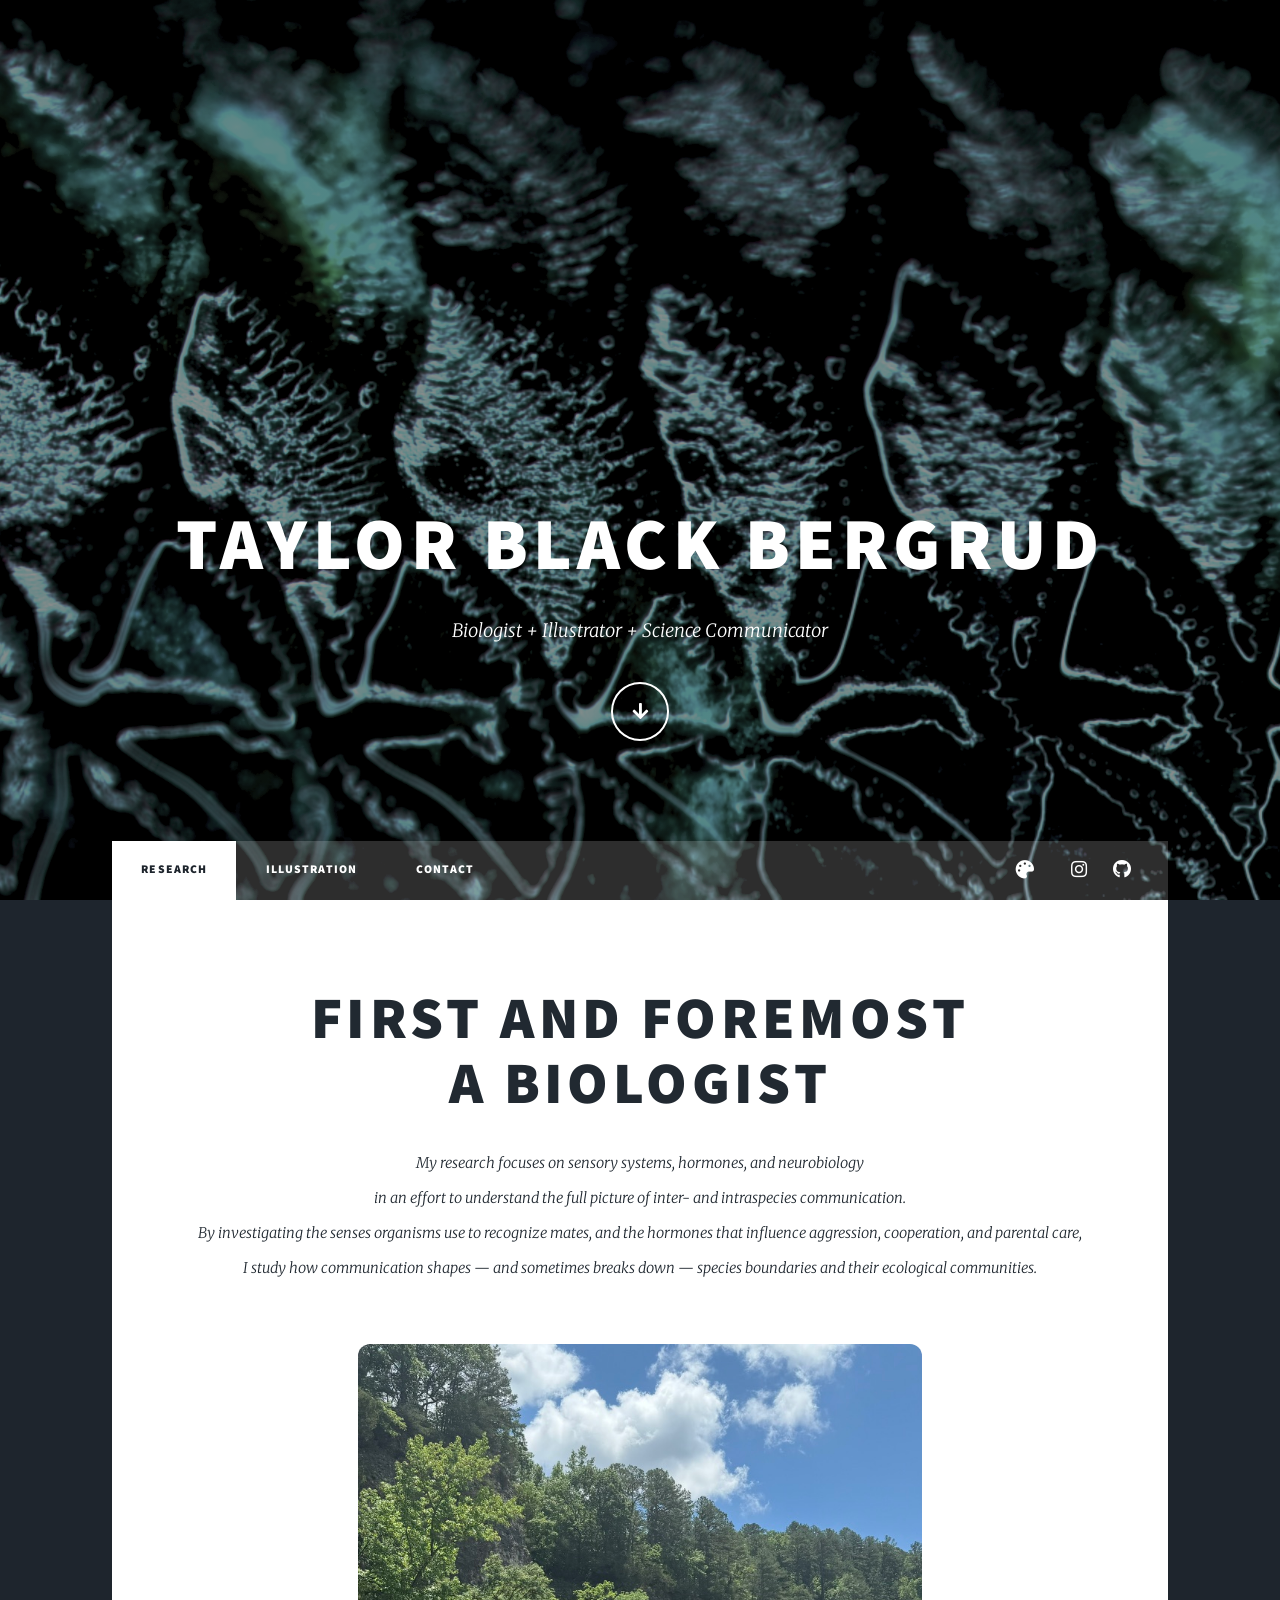
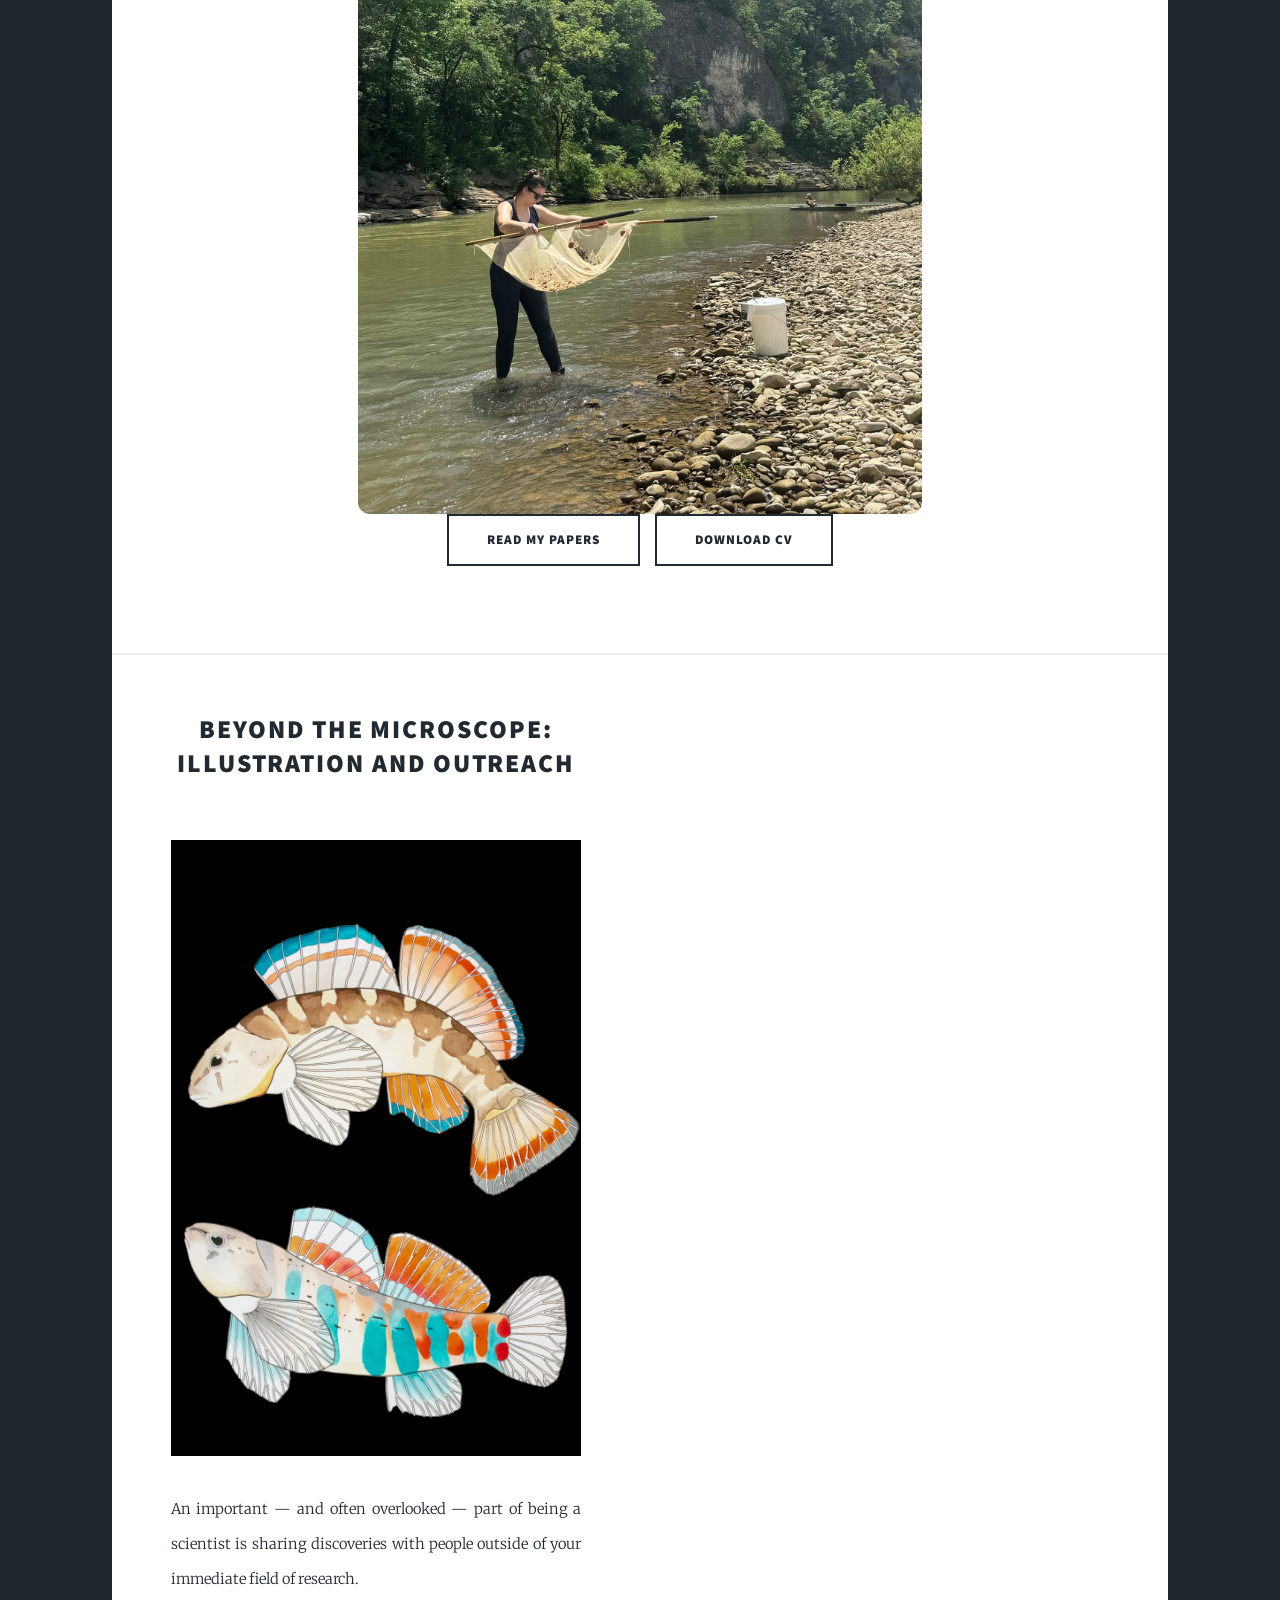
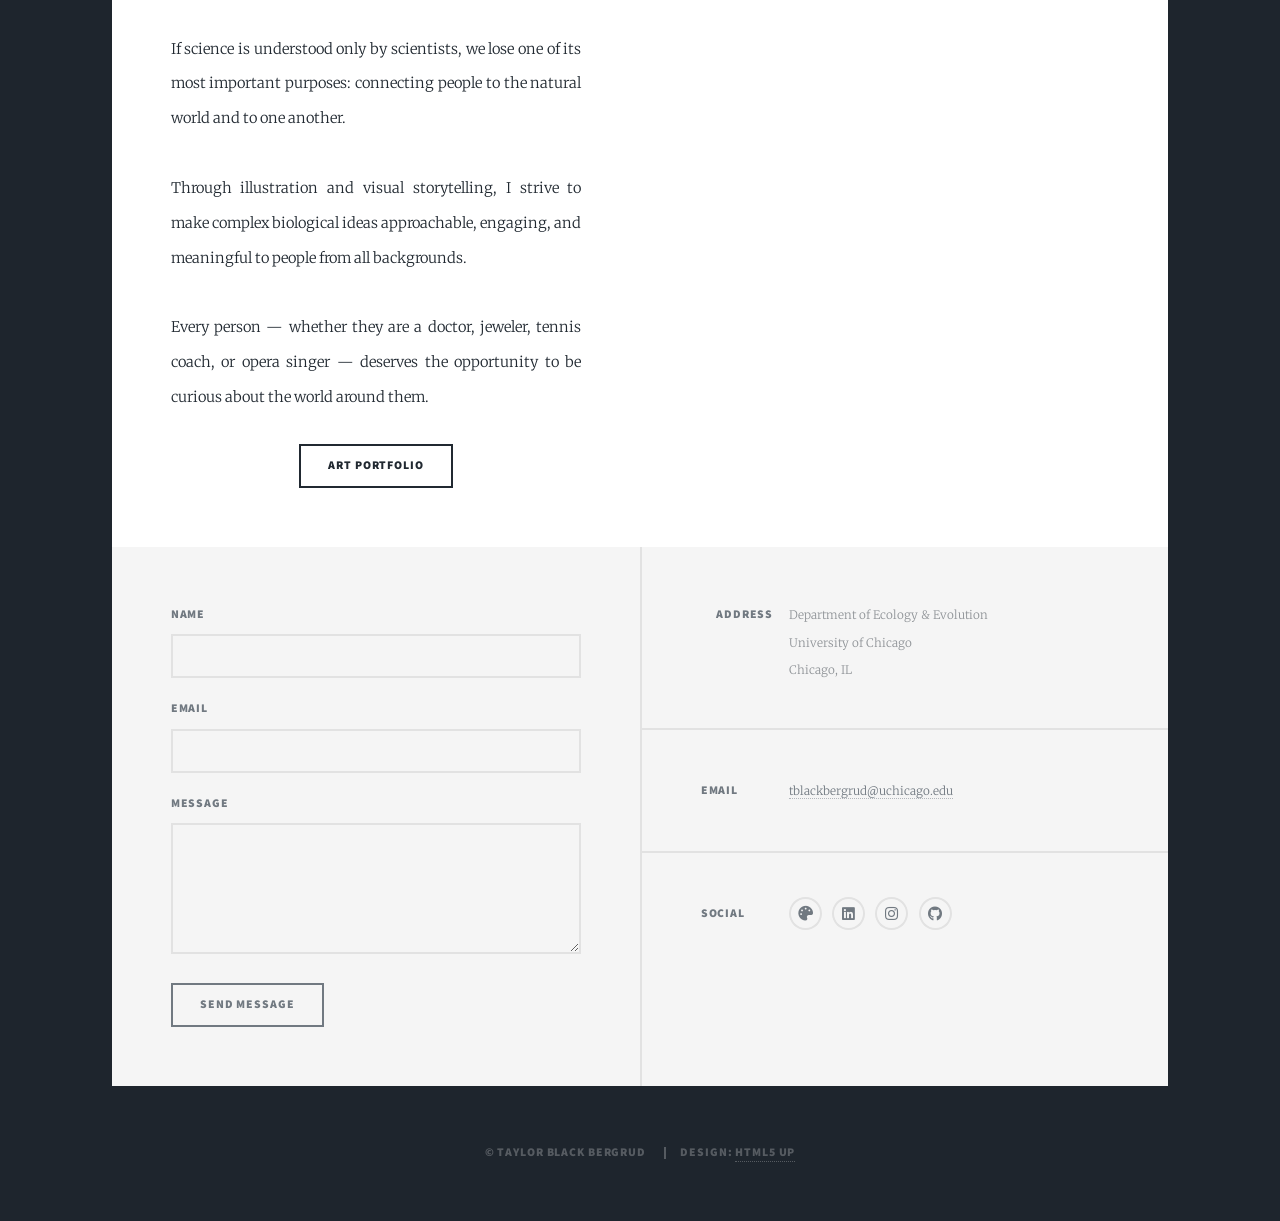
==== index.html @ 9c946471 "Update index.html" ====
<!DOCTYPE HTML>
<!--
	Massively by HTML5 UP
	html5up.net | @ajlkn
	Free for personal and commercial use under the CCA 3.0 license (html5up.net/license)
-->
<html>
	<head>
		<title>Taylor Black Bergrud</title>
		<meta charset="utf-8" />
		<meta name="viewport" content="width=device-width, initial-scale=1, user-scalable=no" />
		<link rel="stylesheet" href="assets/css/main.css" />
		<noscript><link rel="stylesheet" href="assets/css/noscript.css" /></noscript>
	</head>
	<body class="is-preload">

		<!-- Wrapper -->
			<div id="wrapper" class="fade-in">

				<!-- Intro -->
					<div id="intro">
						<!-- MAIN TITLE -->
						<h1>Taylor Black Bergrud</h1>
						<!-- SUBTITLE -->
						<p> Biologist + Illustrator + Science Communicator </p>
						<!-- SCROLL -->
						<ul class="actions">
							<li><a href="#header" class="button icon solid solo fa-arrow-down scrolly">Continue</a></li>
						</ul>
					</div>

				<!-- Header -->
					<header id="header">
						<a href="index.html" class="logo"> 
							Taylor Black Bergrud 
						</a>
						
					</header>

				<!-- Navigation -->
					<nav id="nav">
						<ul class="links">
							<li class="active">
								<a href="#research">Research</a>
							</li>
							
							<li>
								<a href="illustration.html">Illustration</a>
							</li>
							
							<li>
								<a href="#footer">Contact</a>
							</li>
						</ul>

						<!--SOCIAL MEDIA ICONS -->
						<ul class="icons">
							<li>
   								 <a href="https://www.redbubble.com/people/littleclayfrog"
       								class="icon solid fa-palette">
      							 <span class="label">Redbubble</span>
							   </a>
						</li>
							
							<li>
								<a href="https://www.linkedin.com/in/taybergrud" 
									class="icon brands fa-LinkedIn">
									<span class="label">LinkedIn</span>
								</a>
							</li>
							
							<li><a href="https://instagram.com/fieldnotesillustrated" 
									class="icon brands fa-instagram">
								<span class="label">Instagram</span>
							</a>
							</li>
							
							<li>
								<a href="https://github.com/TaylorBlackBergrud" 
									class="icon brands fa-github">
									<span class="label">GitHub</span>
								</a>
							</li>
						</ul>
					</nav>

				<!-- Main Content -->
					<div id="main">

						<!-- RESEARCH SECTION -->
							<article class="post featured" id="research">
								
								<header class="major">
									
									
									<h2>
										<a href="#">
											First and Foremost <br />
											A Biologist
										</a>
									</h2>
									<p>
										My research focuses on sensory systems, hormones, and neurobiology <br />
									in an effort to understand the full picture of inter- and intraspecies communication.<br />
									By investigating the senses organisms use to recognize mates, and the hormones that influence aggression, cooperation, and parental care,<br />
									I study how communication shapes — and sometimes breaks down — species boundaries and their ecological communities.
									</p>
								
								</header>

								<!--Research Photo 1 -->
								
							<a href="#" 
  								 class="image fit" 
  								 style="max-width: 60%; margin: 0 auto; border-radius: 12px; overflow: hidden;">
								<img src="images/9E07C642-AA1F-4C21-8A8C-A0F18DD840BB_1_105_c.jpeg"
								 alt="Arkansas field site with Taylor seining for darters" />
								</a>
								<!-- Papers Button -->
								
								<ul class="actions special">
									
									<li>
										<a href="https://scholar.google.com/citations?view_op=list_works&hl=en&user=EHR9fYoAAAAJ" class="button large"> Read My Papers 
										</a>
									</li>
									<li> 
									 <a href="TaylorBlackBergrud2026.docx"
                                        class="button large"
                                        target="_blank">
                                        Download CV
                                     </a>
   
									</li>
								</ul>
							</article class="post featured" id="research">

						<!-- Posts -->
							<section class="posts">
								<!-- Illustration Section -->
								<article class="post" id="illustration">
									<header class="major">
									
									
										
										<h2>
											<a href="#">
												Beyond the Microscope: <br />
										Illustration and Outreach
											</a>
										</h2>
										
									</header>

									<!-- Illustration image -->
									<a href="#" class="image fit">
										<img src="images/OTOB.jpg" 
											alt="Scientific Illustration" />
									</a>
									
									<p>
										An important — and often overlooked — part of being a scientist is sharing discoveries with people outside of your immediate field of research. <br /><br />
									If science is understood only by scientists, we lose one of its most important purposes: connecting people to the natural world and to one another. <br /><br />
									Through illustration and visual storytelling, I strive to make complex biological ideas approachable, engaging, and meaningful to people from all backgrounds. <br /><br />
									Every person — whether they are a doctor, jeweler, tennis coach, or opera singer — deserves the opportunity to be curious about the world around them.
									</p>

									<!-- Art Button -->
									<ul class="actions special">
										
										<li>
											<a href="illustration.html" class="button">Art Portfolio
											</a>
										</li>
									</ul>
								</article>
						
							</section>

					</div>

				<!-- Footer -->
					<footer id="footer">
	<section>
		<form method="post" action="#">
			<div class="fields">
				<div class="field">
					<label for="name">Name</label>
					<input type="text" name="name" id="name" />
				</div>
				<div class="field">
					<label for="email">Email</label>
					<input type="text" name="email" id="email" />
				</div>
				<div class="field">
					<label for="message">Message</label>
					<textarea name="message" id="message" rows="3"></textarea>
				</div>
			</div>
			<ul class="actions">
				<li><input type="submit" value="Send Message" /></li>
			</ul>
		</form>
	</section>

	<section class="split contact">
		<section class="alt" style="text-align: center;">
			<h3>Address</h3>
			<p>
				Department of Ecology & Evolution<br />
				University of Chicago<br />
				Chicago, IL
			</p>
		</section>

		<section>
			<h3>Email</h3>
			<p>
				<a href="mailto:tblackbergrud@uchicago.edu">
					tblackbergrud@uchicago.edu
				</a>
			</p>
		</section>

		<section>
			<h3>Social</h3>
			<ul class="icons alt">
				<li><a href="https://www.redbubble.com/people/littleclayfrog" class="icon solid alt fa-palette"><span class="label">Redbubble</span></a></li>
				<li><a href="https://www.linkedin.com/in/taybergrud" class="icon brands alt fa-linkedin"><span class="label">LinkedIn</span></a></li>
				<li><a href="https://instagram.com/fieldnotesillustrated" class="icon brands alt fa-instagram"><span class="label">Instagram</span></a></li>
				<li><a href="https://github.com/taylorblackbergrud" class="icon brands alt fa-github"><span class="label">GitHub</span></a></li>
			</ul>
		</section>
	</section>
</footer>

				<!-- Copyright -->
					<div id="copyright">
						<ul>
							<li>&copy; Taylor Black Bergrud </li>
							<li>
								Design: 
								<a href="https://html5up.net">
									HTML5 UP
								</a>
							</li>
						</ul>
					</div>

			</div>

		<!-- Scripts -->
			<script src="assets/js/jquery.min.js"></script>
			<script src="assets/js/jquery.scrollex.min.js"></script>
			<script src="assets/js/jquery.scrolly.min.js"></script>
			<script src="assets/js/browser.min.js"></script>
			<script src="assets/js/breakpoints.min.js"></script>
			<script src="assets/js/util.js"></script>
			<script src="assets/js/main.js"></script>

	</body>
</html>
---- assets/css/main.css ----
@import url(fontawesome-all.min.css);
@import url("https://fonts.googleapis.com/css?family=Merriweather:300,700,300italic,700italic|Source+Sans+Pro:900");

/*
	Massively by HTML5 UP
	html5up.net | @ajlkn
	Free for personal and commercial use under the CCA 3.0 license (html5up.net/license)
*/

html, body, div, span, applet, object,
iframe, h1, h2, h3, h4, h5, h6, p, blockquote,
pre, a, abbr, acronym, address, big, cite,
code, del, dfn, em, img, ins, kbd, q, s, samp,
small, strike, strong, sub, sup, tt, var, b,
u, i, center, dl, dt, dd, ol, ul, li, fieldset,
form, label, legend, table, caption, tbody,
tfoot, thead, tr, th, td, article, aside,
canvas, details, embed, figure, figcaption,
footer, header, hgroup, menu, nav, output, ruby,
section, summary, time, mark, audio, video {
	margin: 0;
	padding: 0;
	border: 0;
	font-size: 100%;
	font: inherit;
	vertical-align: baseline;}

article, aside, details, figcaption, figure,
footer, header, hgroup, menu, nav, section {
	display: block;}

body {
	line-height: 1;
}

ol, ul {
	list-style: none;
}

blockquote, q {
	quotes: none;
}

	blockquote:before, blockquote:after, q:before, q:after {
		content: '';
		content: none;
	}

table {
	border-collapse: collapse;
	border-spacing: 0;
}

body {
	-webkit-text-size-adjust: none;
}

mark {
	background-color: transparent;
	color: inherit;
}

input::-moz-focus-inner {
	border: 0;
	padding: 0;
}

input, select, textarea {
	-moz-appearance: none;
	-webkit-appearance: none;
	-ms-appearance: none;
	appearance: none;
}

/* Basic */

	@-ms-viewport {
		width: device-width;
	}

	body {
		-ms-overflow-style: scrollbar;
	}

	@media screen and (max-width: 480px) {

		html, body {
			min-width: 320px;
		}

	}

	html {
		box-sizing: border-box;
	}

	*, *:before, *:after {
		box-sizing: inherit;
	}

	body {
		background-color: #1e252d;
	}

		body.is-preload *, body.is-preload *:before, body.is-preload *:after {
			-moz-animation: none !important;
			-webkit-animation: none !important;
			-ms-animation: none !important;
			animation: none !important;
			-moz-transition: none !important;
			-webkit-transition: none !important;
			-ms-transition: none !important;
			transition: none !important;
		}

/* Type */

	html {
		font-size: 16pt;
	}

		@media screen and (max-width: 1680px) {

			html {
				font-size: 12pt;
			}

		}

		@media screen and (max-width: 1280px) {

			html {
				font-size: 11pt;
			}

		}

		@media screen and (max-width: 360px) {

			html {
				font-size: 10pt;
			}

		}

	body {
		color: #212931;
	}

	body, input, select, textarea {
		font-family: "Merriweather", Georgia, serif;
		font-weight: 300;
		font-size: 1rem;
		line-height: 2.375;
	}

	a {
		-moz-transition: color 0.2s ease-in-out, background-color 0.2s ease-in-out, border-color 0.2s ease-in-out, box-shadow 0.2s ease-in-out;
		-webkit-transition: color 0.2s ease-in-out, background-color 0.2s ease-in-out, border-color 0.2s ease-in-out, box-shadow 0.2s ease-in-out;
		-ms-transition: color 0.2s ease-in-out, background-color 0.2s ease-in-out, border-color 0.2s ease-in-out, box-shadow 0.2s ease-in-out;
		transition: color 0.2s ease-in-out, background-color 0.2s ease-in-out, border-color 0.2s ease-in-out, box-shadow 0.2s ease-in-out;
		border-bottom: dotted 1px;
		text-decoration: none;
	}

		a:hover {
			border-bottom-color: transparent;
		}

	strong, b {
		font-weight: 600;
	}

	em, i {
		font-style: italic;
	}

	p {
		text-align: justify;
		margin: 0 0 2rem 0;
	}

	h1, h2, h3, h4, h5, h6 {
		font-family: "Source Sans Pro", Helvetica, sans-serif;
		font-weight: 900;
		line-height: 1.5;
		letter-spacing: 0.075em;
		text-transform: uppercase;
		margin: 0 0 1rem 0;
	}

		h1 a, h2 a, h3 a, h4 a, h5 a, h6 a {
			border-bottom: 0;
			color: inherit;
			text-decoration: none;
		}

	h1 {
		font-size: 4rem;
		line-height: 1.1;
		margin: 0 0 2rem 0;
	}

	h2 {
		font-size: 1.75rem;
		line-height: 1.3;
		margin: 0 0 1.5rem 0;
	}

	h3 {
		font-size: 1.25rem;
		margin: 0 0 1.5rem 0;
	}

	h4 {
		font-size: 1rem;
	}

	h5 {
		font-size: 0.9rem;
	}

	h6 {
		font-size: 0.8rem;
	}

	sub {
		font-size: 0.8rem;
		position: relative;
		top: 0.5rem;
	}

	sup {
		font-size: 0.8rem;
		position: relative;
		top: -0.5rem;
	}

	blockquote {
		border-left: solid 4px;
		font-style: italic;
		margin: 0 0 2rem 0;
		padding: 0.5rem 0 0.5rem 2rem;
	}

	code {
		border: solid 2px;
		font-family: "Courier New", monospace;
		font-size: 0.9rem;
		margin: 0 0.25rem;
		padding: 0.25rem 0.65rem;
	}

	pre {
		-webkit-overflow-scrolling: touch;
		font-family: "Courier New", monospace;
		font-size: 0.9rem;
		margin: 0 0 2rem 0;
	}

		pre code {
			display: block;
			line-height: 1.75;
			padding: 1rem 1.5rem;
			overflow-x: auto;
		}

	hr {
		border: 0;
		border-bottom: solid 2px;
		margin: 3rem 0;
	}

		hr.major {
			margin: 5rem 0;
		}

	.align-left {
		text-align: left;
	}

	.align-center {
		text-align: center;
	}

	.align-right {
		text-align: right;
	}

	input, select, textarea {
		color: #212931;
	}

	a {
		color: #212931;
		border-bottom-color: rgba(33, 41, 49, 0.5);
	}

		a:hover {
			border-bottom-color: transparent;
			color: #18bfef !important;
		}

	strong, b {
		color: #212931;
	}

	h1, h2, h3, h4, h5, h6 {
		color: #212931;
	}

	blockquote {
		border-left-color: #eeeeee;
	}

	code {
		background: rgba(220, 220, 220, 0.25);
		border-color: #eeeeee;
	}

	hr {
		border-bottom-color: #eeeeee;
	}

/* Row */

	.row {
		display: flex;
		flex-wrap: wrap;
		box-sizing: border-box;
		align-items: stretch;
	}

		.row > * {
			box-sizing: border-box;
		}

		.row.gtr-uniform > * > :last-child {
			margin-bottom: 0;
		}

		.row.aln-left {
			justify-content: flex-start;
		}

		.row.aln-center {
			justify-content: center;
		}

		.row.aln-right {
			justify-content: flex-end;
		}

		.row.aln-top {
			align-items: flex-start;
		}

		.row.aln-middle {
			align-items: center;
		}

		.row.aln-bottom {
			align-items: flex-end;
		}

		.row > .imp {
			order: -1;
		}

		.row > .col-1 {
			width: 8.33333%;
		}

		.row > .off-1 {
			margin-left: 8.33333%;
		}

		.row > .col-2 {
			width: 16.66667%;
		}

		.row > .off-2 {
			margin-left: 16.66667%;
		}

		.row > .col-3 {
			width: 25%;
		}

		.row > .off-3 {
			margin-left: 25%;
		}

		.row > .col-4 {
			width: 33.33333%;
		}

		.row > .off-4 {
			margin-left: 33.33333%;
		}

		.row > .col-5 {
			width: 41.66667%;
		}

		.row > .off-5 {
			margin-left: 41.66667%;
		}

		.row > .col-6 {
			width: 50%;
		}

		.row > .off-6 {
			margin-left: 50%;
		}

		.row > .col-7 {
			width: 58.33333%;
		}

		.row > .off-7 {
			margin-left: 58.33333%;
		}

		.row > .col-8 {
			width: 66.66667%;
		}

		.row > .off-8 {
			margin-left: 66.66667%;
		}

		.row > .col-9 {
			width: 75%;
		}

		.row > .off-9 {
			margin-left: 75%;
		}

		.row > .col-10 {
			width: 83.33333%;
		}

		.row > .off-10 {
			margin-left: 83.33333%;
		}

		.row > .col-11 {
			width: 91.66667%;
		}

		.row > .off-11 {
			margin-left: 91.66667%;
		}

		.row > .col-12 {
			width: 100%;
		}

		.row > .off-12 {
			margin-left: 100%;
		}

		.row.gtr-0 {
			margin-top: 0;
			margin-left: 0rem;
		}

			.row.gtr-0 > * {
				padding: 0 0 0 0rem;
			}

			.row.gtr-0.gtr-uniform {
				margin-top: 0rem;
			}

				.row.gtr-0.gtr-uniform > * {
					padding-top: 0rem;
				}

		.row.gtr-25 {
			margin-top: 0;
			margin-left: -0.375rem;
		}

			.row.gtr-25 > * {
				padding: 0 0 0 0.375rem;
			}

			.row.gtr-25.gtr-uniform {
				margin-top: -0.375rem;
			}

				.row.gtr-25.gtr-uniform > * {
					padding-top: 0.375rem;
				}

		.row.gtr-50 {
			margin-top: 0;
			margin-left: -0.75rem;
		}

			.row.gtr-50 > * {
				padding: 0 0 0 0.75rem;
			}

			.row.gtr-50.gtr-uniform {
				margin-top: -0.75rem;
			}

				.row.gtr-50.gtr-uniform > * {
					padding-top: 0.75rem;
				}

		.row {
			margin-top: 0;
			margin-left: -1.5rem;
		}

			.row > * {
				padding: 0 0 0 1.5rem;
			}

			.row.gtr-uniform {
				margin-top: -1.5rem;
			}

				.row.gtr-uniform > * {
					padding-top: 1.5rem;
				}

		.row.gtr-150 {
			margin-top: 0;
			margin-left: -2.25rem;
		}

			.row.gtr-150 > * {
				padding: 0 0 0 2.25rem;
			}

			.row.gtr-150.gtr-uniform {
				margin-top: -2.25rem;
			}

				.row.gtr-150.gtr-uniform > * {
					padding-top: 2.25rem;
				}

		.row.gtr-200 {
			margin-top: 0;
			margin-left: -3rem;
		}

			.row.gtr-200 > * {
				padding: 0 0 0 3rem;
			}

			.row.gtr-200.gtr-uniform {
				margin-top: -3rem;
			}

				.row.gtr-200.gtr-uniform > * {
					padding-top: 3rem;
				}

		@media screen and (max-width: 1680px) {

			.row {
				display: flex;
				flex-wrap: wrap;
				box-sizing: border-box;
				align-items: stretch;
			}

				.row > * {
					box-sizing: border-box;
				}

				.row.gtr-uniform > * > :last-child {
					margin-bottom: 0;
				}

				.row.aln-left {
					justify-content: flex-start;
				}

				.row.aln-center {
					justify-content: center;
				}

				.row.aln-right {
					justify-content: flex-end;
				}

				.row.aln-top {
					align-items: flex-start;
				}

				.row.aln-middle {
					align-items: center;
				}

				.row.aln-bottom {
					align-items: flex-end;
				}

				.row > .imp-xlarge {
					order: -1;
				}

				.row > .col-1-xlarge {
					width: 8.33333%;
				}

				.row > .off-1-xlarge {
					margin-left: 8.33333%;
				}

				.row > .col-2-xlarge {
					width: 16.66667%;
				}

				.row > .off-2-xlarge {
					margin-left: 16.66667%;
				}

				.row > .col-3-xlarge {
					width: 25%;
				}

				.row > .off-3-xlarge {
					margin-left: 25%;
				}

				.row > .col-4-xlarge {
					width: 33.33333%;
				}

				.row > .off-4-xlarge {
					margin-left: 33.33333%;
				}

				.row > .col-5-xlarge {
					width: 41.66667%;
				}

				.row > .off-5-xlarge {
					margin-left: 41.66667%;
				}

				.row > .col-6-xlarge {
					width: 50%;
				}

				.row > .off-6-xlarge {
					margin-left: 50%;
				}

				.row > .col-7-xlarge {
					width: 58.33333%;
				}

				.row > .off-7-xlarge {
					margin-left: 58.33333%;
				}

				.row > .col-8-xlarge {
					width: 66.66667%;
				}

				.row > .off-8-xlarge {
					margin-left: 66.66667%;
				}

				.row > .col-9-xlarge {
					width: 75%;
				}

				.row > .off-9-xlarge {
					margin-left: 75%;
				}

				.row > .col-10-xlarge {
					width: 83.33333%;
				}

				.row > .off-10-xlarge {
					margin-left: 83.33333%;
				}

				.row > .col-11-xlarge {
					width: 91.66667%;
				}

				.row > .off-11-xlarge {
					margin-left: 91.66667%;
				}

				.row > .col-12-xlarge {
					width: 100%;
				}

				.row > .off-12-xlarge {
					margin-left: 100%;
				}

				.row.gtr-0 {
					margin-top: 0;
					margin-left: 0rem;
				}

					.row.gtr-0 > * {
						padding: 0 0 0 0rem;
					}

					.row.gtr-0.gtr-uniform {
						margin-top: 0rem;
					}

						.row.gtr-0.gtr-uniform > * {
							padding-top: 0rem;
						}

				.row.gtr-25 {
					margin-top: 0;
					margin-left: -0.375rem;
				}

					.row.gtr-25 > * {
						padding: 0 0 0 0.375rem;
					}

					.row.gtr-25.gtr-uniform {
						margin-top: -0.375rem;
					}

						.row.gtr-25.gtr-uniform > * {
							padding-top: 0.375rem;
						}

				.row.gtr-50 {
					margin-top: 0;
					margin-left: -0.75rem;
				}

					.row.gtr-50 > * {
						padding: 0 0 0 0.75rem;
					}

					.row.gtr-50.gtr-uniform {
						margin-top: -0.75rem;
					}

						.row.gtr-50.gtr-uniform > * {
							padding-top: 0.75rem;
						}

				.row {
					margin-top: 0;
					margin-left: -1.5rem;
				}

					.row > * {
						padding: 0 0 0 1.5rem;
					}

					.row.gtr-uniform {
						margin-top: -1.5rem;
					}

						.row.gtr-uniform > * {
							padding-top: 1.5rem;
						}

				.row.gtr-150 {
					margin-top: 0;
					margin-left: -2.25rem;
				}

					.row.gtr-150 > * {
						padding: 0 0 0 2.25rem;
					}

					.row.gtr-150.gtr-uniform {
						margin-top: -2.25rem;
					}

						.row.gtr-150.gtr-uniform > * {
							padding-top: 2.25rem;
						}

				.row.gtr-200 {
					margin-top: 0;
					margin-left: -3rem;
				}

					.row.gtr-200 > * {
						padding: 0 0 0 3rem;
					}

					.row.gtr-200.gtr-uniform {
						margin-top: -3rem;
					}

						.row.gtr-200.gtr-uniform > * {
							padding-top: 3rem;
						}

		}

		@media screen and (max-width: 1280px) {

			.row {
				display: flex;
				flex-wrap: wrap;
				box-sizing: border-box;
				align-items: stretch;
			}

				.row > * {
					box-sizing: border-box;
				}

				.row.gtr-uniform > * > :last-child {
					margin-bottom: 0;
				}

				.row.aln-left {
					justify-content: flex-start;
				}

				.row.aln-center {
					justify-content: center;
				}

				.row.aln-right {
					justify-content: flex-end;
				}

				.row.aln-top {
					align-items: flex-start;
				}

				.row.aln-middle {
					align-items: center;
				}

				.row.aln-bottom {
					align-items: flex-end;
				}

				.row > .imp-large {
					order: -1;
				}

				.row > .col-1-large {
					width: 8.33333%;
				}

				.row > .off-1-large {
					margin-left: 8.33333%;
				}

				.row > .col-2-large {
					width: 16.66667%;
				}

				.row > .off-2-large {
					margin-left: 16.66667%;
				}

				.row > .col-3-large {
					width: 25%;
				}

				.row > .off-3-large {
					margin-left: 25%;
				}

				.row > .col-4-large {
					width: 33.33333%;
				}

				.row > .off-4-large {
					margin-left: 33.33333%;
				}

				.row > .col-5-large {
					width: 41.66667%;
				}

				.row > .off-5-large {
					margin-left: 41.66667%;
				}

				.row > .col-6-large {
					width: 50%;
				}

				.row > .off-6-large {
					margin-left: 50%;
				}

				.row > .col-7-large {
					width: 58.33333%;
				}

				.row > .off-7-large {
					margin-left: 58.33333%;
				}

				.row > .col-8-large {
					width: 66.66667%;
				}

				.row > .off-8-large {
					margin-left: 66.66667%;
				}

				.row > .col-9-large {
					width: 75%;
				}

				.row > .off-9-large {
					margin-left: 75%;
				}

				.row > .col-10-large {
					width: 83.33333%;
				}

				.row > .off-10-large {
					margin-left: 83.33333%;
				}

				.row > .col-11-large {
					width: 91.66667%;
				}

				.row > .off-11-large {
					margin-left: 91.66667%;
				}

				.row > .col-12-large {
					width: 100%;
				}

				.row > .off-12-large {
					margin-left: 100%;
				}

				.row.gtr-0 {
					margin-top: 0;
					margin-left: 0rem;
				}

					.row.gtr-0 > * {
						padding: 0 0 0 0rem;
					}

					.row.gtr-0.gtr-uniform {
						margin-top: 0rem;
					}

						.row.gtr-0.gtr-uniform > * {
							padding-top: 0rem;
						}

				.row.gtr-25 {
					margin-top: 0;
					margin-left: -0.375rem;
				}

					.row.gtr-25 > * {
						padding: 0 0 0 0.375rem;
					}

					.row.gtr-25.gtr-uniform {
						margin-top: -0.375rem;
					}

						.row.gtr-25.gtr-uniform > * {
							padding-top: 0.375rem;
						}

				.row.gtr-50 {
					margin-top: 0;
					margin-left: -0.75rem;
				}

					.row.gtr-50 > * {
						padding: 0 0 0 0.75rem;
					}

					.row.gtr-50.gtr-uniform {
						margin-top: -0.75rem;
					}

						.row.gtr-50.gtr-uniform > * {
							padding-top: 0.75rem;
						}

				.row {
					margin-top: 0;
					margin-left: -1.5rem;
				}

					.row > * {
						padding: 0 0 0 1.5rem;
					}

					.row.gtr-uniform {
						margin-top: -1.5rem;
					}

						.row.gtr-uniform > * {
							padding-top: 1.5rem;
						}

				.row.gtr-150 {
					margin-top: 0;
					margin-left: -2.25rem;
				}

					.row.gtr-150 > * {
						padding: 0 0 0 2.25rem;
					}

					.row.gtr-150.gtr-uniform {
						margin-top: -2.25rem;
					}

						.row.gtr-150.gtr-uniform > * {
							padding-top: 2.25rem;
						}

				.row.gtr-200 {
					margin-top: 0;
					margin-left: -3rem;
				}

					.row.gtr-200 > * {
						padding: 0 0 0 3rem;
					}

					.row.gtr-200.gtr-uniform {
						margin-top: -3rem;
					}

						.row.gtr-200.gtr-uniform > * {
							padding-top: 3rem;
						}

		}

		@media screen and (max-width: 980px) {

			.row {
				display: flex;
				flex-wrap: wrap;
				box-sizing: border-box;
				align-items: stretch;
			}

				.row > * {
					box-sizing: border-box;
				}

				.row.gtr-uniform > * > :last-child {
					margin-bottom: 0;
				}

				.row.aln-left {
					justify-content: flex-start;
				}

				.row.aln-center {
					justify-content: center;
				}

				.row.aln-right {
					justify-content: flex-end;
				}

				.row.aln-top {
					align-items: flex-start;
				}

				.row.aln-middle {
					align-items: center;
				}

				.row.aln-bottom {
					align-items: flex-end;
				}

				.row > .imp-medium {
					order: -1;
				}

				.row > .col-1-medium {
					width: 8.33333%;
				}

				.row > .off-1-medium {
					margin-left: 8.33333%;
				}

				.row > .col-2-medium {
					width: 16.66667%;
				}

				.row > .off-2-medium {
					margin-left: 16.66667%;
				}

				.row > .col-3-medium {
					width: 25%;
				}

				.row > .off-3-medium {
					margin-left: 25%;
				}

				.row > .col-4-medium {
					width: 33.33333%;
				}

				.row > .off-4-medium {
					margin-left: 33.33333%;
				}

				.row > .col-5-medium {
					width: 41.66667%;
				}

				.row > .off-5-medium {
					margin-left: 41.66667%;
				}

				.row > .col-6-medium {
					width: 50%;
				}

				.row > .off-6-medium {
					margin-left: 50%;
				}

				.row > .col-7-medium {
					width: 58.33333%;
				}

				.row > .off-7-medium {
					margin-left: 58.33333%;
				}

				.row > .col-8-medium {
					width: 66.66667%;
				}

				.row > .off-8-medium {
					margin-left: 66.66667%;
				}

				.row > .col-9-medium {
					width: 75%;
				}

				.row > .off-9-medium {
					margin-left: 75%;
				}

				.row > .col-10-medium {
					width: 83.33333%;
				}

				.row > .off-10-medium {
					margin-left: 83.33333%;
				}

				.row > .col-11-medium {
					width: 91.66667%;
				}

				.row > .off-11-medium {
					margin-left: 91.66667%;
				}

				.row > .col-12-medium {
					width: 100%;
				}

				.row > .off-12-medium {
					margin-left: 100%;
				}

				.row.gtr-0 {
					margin-top: 0;
					margin-left: 0rem;
				}

					.row.gtr-0 > * {
						padding: 0 0 0 0rem;
					}

					.row.gtr-0.gtr-uniform {
						margin-top: 0rem;
					}

						.row.gtr-0.gtr-uniform > * {
							padding-top: 0rem;
						}

				.row.gtr-25 {
					margin-top: 0;
					margin-left: -0.375rem;
				}

					.row.gtr-25 > * {
						padding: 0 0 0 0.375rem;
					}

					.row.gtr-25.gtr-uniform {
						margin-top: -0.375rem;
					}

						.row.gtr-25.gtr-uniform > * {
							padding-top: 0.375rem;
						}

				.row.gtr-50 {
					margin-top: 0;
					margin-left: -0.75rem;
				}

					.row.gtr-50 > * {
						padding: 0 0 0 0.75rem;
					}

					.row.gtr-50.gtr-uniform {
						margin-top: -0.75rem;
					}

						.row.gtr-50.gtr-uniform > * {
							padding-top: 0.75rem;
						}

				.row {
					margin-top: 0;
					margin-left: -1.5rem;
				}

					.row > * {
						padding: 0 0 0 1.5rem;
					}

					.row.gtr-uniform {
						margin-top: -1.5rem;
					}

						.row.gtr-uniform > * {
							padding-top: 1.5rem;
						}

				.row.gtr-150 {
					margin-top: 0;
					margin-left: -2.25rem;
				}

					.row.gtr-150 > * {
						padding: 0 0 0 2.25rem;
					}

					.row.gtr-150.gtr-uniform {
						margin-top: -2.25rem;
					}

						.row.gtr-150.gtr-uniform > * {
							padding-top: 2.25rem;
						}

				.row.gtr-200 {
					margin-top: 0;
					margin-left: -3rem;
				}

					.row.gtr-200 > * {
						padding: 0 0 0 3rem;
					}

					.row.gtr-200.gtr-uniform {
						margin-top: -3rem;
					}

						.row.gtr-200.gtr-uniform > * {
							padding-top: 3rem;
						}

		}

		@media screen and (max-width: 736px) {

			.row {
				display: flex;
				flex-wrap: wrap;
				box-sizing: border-box;
				align-items: stretch;
			}

				.row > * {
					box-sizing: border-box;
				}

				.row.gtr-uniform > * > :last-child {
					margin-bottom: 0;
				}

				.row.aln-left {
					justify-content: flex-start;
				}

				.row.aln-center {
					justify-content: center;
				}

				.row.aln-right {
					justify-content: flex-end;
				}

				.row.aln-top {
					align-items: flex-start;
				}

				.row.aln-middle {
					align-items: center;
				}

				.row.aln-bottom {
					align-items: flex-end;
				}

				.row > .imp-small {
					order: -1;
				}

				.row > .col-1-small {
					width: 8.33333%;
				}

				.row > .off-1-small {
					margin-left: 8.33333%;
				}

				.row > .col-2-small {
					width: 16.66667%;
				}

				.row > .off-2-small {
					margin-left: 16.66667%;
				}

				.row > .col-3-small {
					width: 25%;
				}

				.row > .off-3-small {
					margin-left: 25%;
				}

				.row > .col-4-small {
					width: 33.33333%;
				}

				.row > .off-4-small {
					margin-left: 33.33333%;
				}

				.row > .col-5-small {
					width: 41.66667%;
				}

				.row > .off-5-small {
					margin-left: 41.66667%;
				}

				.row > .col-6-small {
					width: 50%;
				}

				.row > .off-6-small {
					margin-left: 50%;
				}

				.row > .col-7-small {
					width: 58.33333%;
				}

				.row > .off-7-small {
					margin-left: 58.33333%;
				}

				.row > .col-8-small {
					width: 66.66667%;
				}

				.row > .off-8-small {
					margin-left: 66.66667%;
				}

				.row > .col-9-small {
					width: 75%;
				}

				.row > .off-9-small {
					margin-left: 75%;
				}

				.row > .col-10-small {
					width: 83.33333%;
				}

				.row > .off-10-small {
					margin-left: 83.33333%;
				}

				.row > .col-11-small {
					width: 91.66667%;
				}

				.row > .off-11-small {
					margin-left: 91.66667%;
				}

				.row > .col-12-small {
					width: 100%;
				}

				.row > .off-12-small {
					margin-left: 100%;
				}

				.row.gtr-0 {
					margin-top: 0;
					margin-left: 0rem;
				}

					.row.gtr-0 > * {
						padding: 0 0 0 0rem;
					}

					.row.gtr-0.gtr-uniform {
						margin-top: 0rem;
					}

						.row.gtr-0.gtr-uniform > * {
							padding-top: 0rem;
						}

				.row.gtr-25 {
					margin-top: 0;
					margin-left: -0.375rem;
				}

					.row.gtr-25 > * {
						padding: 0 0 0 0.375rem;
					}

					.row.gtr-25.gtr-uniform {
						margin-top: -0.375rem;
					}

						.row.gtr-25.gtr-uniform > * {
							padding-top: 0.375rem;
						}

				.row.gtr-50 {
					margin-top: 0;
					margin-left: -0.75rem;
				}

					.row.gtr-50 > * {
						padding: 0 0 0 0.75rem;
					}

					.row.gtr-50.gtr-uniform {
						margin-top: -0.75rem;
					}

						.row.gtr-50.gtr-uniform > * {
							padding-top: 0.75rem;
						}

				.row {
					margin-top: 0;
					margin-left: -1.5rem;
				}

					.row > * {
						padding: 0 0 0 1.5rem;
					}

					.row.gtr-uniform {
						margin-top: -1.5rem;
					}

						.row.gtr-uniform > * {
							padding-top: 1.5rem;
						}

				.row.gtr-150 {
					margin-top: 0;
					margin-left: -2.25rem;
				}

					.row.gtr-150 > * {
						padding: 0 0 0 2.25rem;
					}

					.row.gtr-150.gtr-uniform {
						margin-top: -2.25rem;
					}

						.row.gtr-150.gtr-uniform > * {
							padding-top: 2.25rem;
						}

				.row.gtr-200 {
					margin-top: 0;
					margin-left: -3rem;
				}

					.row.gtr-200 > * {
						padding: 0 0 0 3rem;
					}

					.row.gtr-200.gtr-uniform {
						margin-top: -3rem;
					}

						.row.gtr-200.gtr-uniform > * {
							padding-top: 3rem;
						}

		}

		@media screen and (max-width: 480px) {

			.row {
				display: flex;
				flex-wrap: wrap;
				box-sizing: border-box;
				align-items: stretch;
			}

				.row > * {
					box-sizing: border-box;
				}

				.row.gtr-uniform > * > :last-child {
					margin-bottom: 0;
				}

				.row.aln-left {
					justify-content: flex-start;
				}

				.row.aln-center {
					justify-content: center;
				}

				.row.aln-right {
					justify-content: flex-end;
				}

				.row.aln-top {
					align-items: flex-start;
				}

				.row.aln-middle {
					align-items: center;
				}

				.row.aln-bottom {
					align-items: flex-end;
				}

				.row > .imp-xsmall {
					order: -1;
				}

				.row > .col-1-xsmall {
					width: 8.33333%;
				}

				.row > .off-1-xsmall {
					margin-left: 8.33333%;
				}

				.row > .col-2-xsmall {
					width: 16.66667%;
				}

				.row > .off-2-xsmall {
					margin-left: 16.66667%;
				}

				.row > .col-3-xsmall {
					width: 25%;
				}

				.row > .off-3-xsmall {
					margin-left: 25%;
				}

				.row > .col-4-xsmall {
					width: 33.33333%;
				}

				.row > .off-4-xsmall {
					margin-left: 33.33333%;
				}

				.row > .col-5-xsmall {
					width: 41.66667%;
				}

				.row > .off-5-xsmall {
					margin-left: 41.66667%;
				}

				.row > .col-6-xsmall {
					width: 50%;
				}

				.row > .off-6-xsmall {
					margin-left: 50%;
				}

				.row > .col-7-xsmall {
					width: 58.33333%;
				}

				.row > .off-7-xsmall {
					margin-left: 58.33333%;
				}

				.row > .col-8-xsmall {
					width: 66.66667%;
				}

				.row > .off-8-xsmall {
					margin-left: 66.66667%;
				}

				.row > .col-9-xsmall {
					width: 75%;
				}

				.row > .off-9-xsmall {
					margin-left: 75%;
				}

				.row > .col-10-xsmall {
					width: 83.33333%;
				}

				.row > .off-10-xsmall {
					margin-left: 83.33333%;
				}

				.row > .col-11-xsmall {
					width: 91.66667%;
				}

				.row > .off-11-xsmall {
					margin-left: 91.66667%;
				}

				.row > .col-12-xsmall {
					width: 100%;
				}

				.row > .off-12-xsmall {
					margin-left: 100%;
				}

				.row.gtr-0 {
					margin-top: 0;
					margin-left: 0rem;
				}

					.row.gtr-0 > * {
						padding: 0 0 0 0rem;
					}

					.row.gtr-0.gtr-uniform {
						margin-top: 0rem;
					}

						.row.gtr-0.gtr-uniform > * {
							padding-top: 0rem;
						}

				.row.gtr-25 {
					margin-top: 0;
					margin-left: -0.375rem;
				}

					.row.gtr-25 > * {
						padding: 0 0 0 0.375rem;
					}

					.row.gtr-25.gtr-uniform {
						margin-top: -0.375rem;
					}

						.row.gtr-25.gtr-uniform > * {
							padding-top: 0.375rem;
						}

				.row.gtr-50 {
					margin-top: 0;
					margin-left: -0.75rem;
				}

					.row.gtr-50 > * {
						padding: 0 0 0 0.75rem;
					}

					.row.gtr-50.gtr-uniform {
						margin-top: -0.75rem;
					}

						.row.gtr-50.gtr-uniform > * {
							padding-top: 0.75rem;
						}

				.row {
					margin-top: 0;
					margin-left: -1.5rem;
				}

					.row > * {
						padding: 0 0 0 1.5rem;
					}

					.row.gtr-uniform {
						margin-top: -1.5rem;
					}

						.row.gtr-uniform > * {
							padding-top: 1.5rem;
						}

				.row.gtr-150 {
					margin-top: 0;
					margin-left: -2.25rem;
				}

					.row.gtr-150 > * {
						padding: 0 0 0 2.25rem;
					}

					.row.gtr-150.gtr-uniform {
						margin-top: -2.25rem;
					}

						.row.gtr-150.gtr-uniform > * {
							padding-top: 2.25rem;
						}

				.row.gtr-200 {
					margin-top: 0;
					margin-left: -3rem;
				}

					.row.gtr-200 > * {
						padding: 0 0 0 3rem;
					}

					.row.gtr-200.gtr-uniform {
						margin-top: -3rem;
					}

						.row.gtr-200.gtr-uniform > * {
							padding-top: 3rem;
						}

		}

		@media screen and (max-width: 360px) {

			.row {
				display: flex;
				flex-wrap: wrap;
				box-sizing: border-box;
				align-items: stretch;
			}

				.row > * {
					box-sizing: border-box;
				}

				.row.gtr-uniform > * > :last-child {
					margin-bottom: 0;
				}

				.row.aln-left {
					justify-content: flex-start;
				}

				.row.aln-center {
					justify-content: center;
				}

				.row.aln-right {
					justify-content: flex-end;
				}

				.row.aln-top {
					align-items: flex-start;
				}

				.row.aln-middle {
					align-items: center;
				}

				.row.aln-bottom {
					align-items: flex-end;
				}

				.row > .imp-xxsmall {
					order: -1;
				}

				.row > .col-1-xxsmall {
					width: 8.33333%;
				}

				.row > .off-1-xxsmall {
					margin-left: 8.33333%;
				}

				.row > .col-2-xxsmall {
					width: 16.66667%;
				}

				.row > .off-2-xxsmall {
					margin-left: 16.66667%;
				}

				.row > .col-3-xxsmall {
					width: 25%;
				}

				.row > .off-3-xxsmall {
					margin-left: 25%;
				}

				.row > .col-4-xxsmall {
					width: 33.33333%;
				}

				.row > .off-4-xxsmall {
					margin-left: 33.33333%;
				}

				.row > .col-5-xxsmall {
					width: 41.66667%;
				}

				.row > .off-5-xxsmall {
					margin-left: 41.66667%;
				}

				.row > .col-6-xxsmall {
					width: 50%;
				}

				.row > .off-6-xxsmall {
					margin-left: 50%;
				}

				.row > .col-7-xxsmall {
					width: 58.33333%;
				}

				.row > .off-7-xxsmall {
					margin-left: 58.33333%;
				}

				.row > .col-8-xxsmall {
					width: 66.66667%;
				}

				.row > .off-8-xxsmall {
					margin-left: 66.66667%;
				}

				.row > .col-9-xxsmall {
					width: 75%;
				}

				.row > .off-9-xxsmall {
					margin-left: 75%;
				}

				.row > .col-10-xxsmall {
					width: 83.33333%;
				}

				.row > .off-10-xxsmall {
					margin-left: 83.33333%;
				}

				.row > .col-11-xxsmall {
					width: 91.66667%;
				}

				.row > .off-11-xxsmall {
					margin-left: 91.66667%;
				}

				.row > .col-12-xxsmall {
					width: 100%;
				}

				.row > .off-12-xxsmall {
					margin-left: 100%;
				}

				.row.gtr-0 {
					margin-top: 0;
					margin-left: 0rem;
				}

					.row.gtr-0 > * {
						padding: 0 0 0 0rem;
					}

					.row.gtr-0.gtr-uniform {
						margin-top: 0rem;
					}

						.row.gtr-0.gtr-uniform > * {
							padding-top: 0rem;
						}

				.row.gtr-25 {
					margin-top: 0;
					margin-left: -0.375rem;
				}

					.row.gtr-25 > * {
						padding: 0 0 0 0.375rem;
					}

					.row.gtr-25.gtr-uniform {
						margin-top: -0.375rem;
					}

						.row.gtr-25.gtr-uniform > * {
							padding-top: 0.375rem;
						}

				.row.gtr-50 {
					margin-top: 0;
					margin-left: -0.75rem;
				}

					.row.gtr-50 > * {
						padding: 0 0 0 0.75rem;
					}

					.row.gtr-50.gtr-uniform {
						margin-top: -0.75rem;
					}

						.row.gtr-50.gtr-uniform > * {
							padding-top: 0.75rem;
						}

				.row {
					margin-top: 0;
					margin-left: -1.5rem;
				}

					.row > * {
						padding: 0 0 0 1.5rem;
					}

					.row.gtr-uniform {
						margin-top: -1.5rem;
					}

						.row.gtr-uniform > * {
							padding-top: 1.5rem;
						}

				.row.gtr-150 {
					margin-top: 0;
					margin-left: -2.25rem;
				}

					.row.gtr-150 > * {
						padding: 0 0 0 2.25rem;
					}

					.row.gtr-150.gtr-uniform {
						margin-top: -2.25rem;
					}

						.row.gtr-150.gtr-uniform > * {
							padding-top: 2.25rem;
						}

				.row.gtr-200 {
					margin-top: 0;
					margin-left: -3rem;
				}

					.row.gtr-200 > * {
						padding: 0 0 0 3rem;
					}

					.row.gtr-200.gtr-uniform {
						margin-top: -3rem;
					}

						.row.gtr-200.gtr-uniform > * {
							padding-top: 3rem;
						}

		}

/* Box */

	.box {
		border: solid 2px;
		margin-bottom: 2rem;
		padding: 1.5rem;
	}

		.box > :last-child,
		.box > :last-child > :last-child,
		.box > :last-child > :last-child > :last-child {
			margin-bottom: 0;
		}

		.box.alt {
			border: 0;
			border-radius: 0;
			padding: 0;
		}

	.box {
		border-color: #eeeeee;
	}

/* Button */

	input[type="submit"],
	input[type="reset"],
	input[type="button"],
	button,
	.button {
		-moz-appearance: none;
		-webkit-appearance: none;
		-ms-appearance: none;
		appearance: none;
		-moz-transition: background-color 0.2s ease-in-out, box-shadow 0.2s ease-in-out, color 0.2s ease-in-out;
		-webkit-transition: background-color 0.2s ease-in-out, box-shadow 0.2s ease-in-out, color 0.2s ease-in-out;
		-ms-transition: background-color 0.2s ease-in-out, box-shadow 0.2s ease-in-out, color 0.2s ease-in-out;
		transition: background-color 0.2s ease-in-out, box-shadow 0.2s ease-in-out, color 0.2s ease-in-out;
		border: 0;
		border-radius: 0;
		cursor: pointer;
		display: inline-block;
		font-family: "Source Sans Pro", Helvetica, sans-serif;
		font-size: 0.8rem;
		font-weight: 900;
		letter-spacing: 0.075em;
		height: 3rem;
		line-height: 3rem;
		padding: 0 2rem;
		text-align: center;
		text-decoration: none;
		text-transform: uppercase;
		white-space: nowrap;
	}

		input[type="submit"].icon:before,
		input[type="reset"].icon:before,
		input[type="button"].icon:before,
		button.icon:before,
		.button.icon:before {
			margin-right: 0.5rem;
		}

		input[type="submit"].icon.solo,
		input[type="reset"].icon.solo,
		input[type="button"].icon.solo,
		button.icon.solo,
		.button.icon.solo {
			position: relative;
			width: 4rem;
			height: 4rem;
			line-height: 4rem;
			border-radius: 4rem;
			text-indent: 4rem;
			overflow: hidden;
			padding: 0;
			white-space: nowrap;
		}

			input[type="submit"].icon.solo:before,
			input[type="reset"].icon.solo:before,
			input[type="button"].icon.solo:before,
			button.icon.solo:before,
			.button.icon.solo:before {
				position: absolute;
				display: block;
				top: 0;
				left: 0;
				width: inherit;
				height: inherit;
				line-height: inherit;
				font-size: 1.25rem;
				margin-right: 0;
				text-align: center;
				text-indent: 0;
			}

		input[type="submit"].fit,
		input[type="reset"].fit,
		input[type="button"].fit,
		button.fit,
		.button.fit {
			width: 100%;
		}

		input[type="submit"].small,
		input[type="reset"].small,
		input[type="button"].small,
		button.small,
		.button.small {
			font-size: 0.7rem;
			height: 2.5rem;
			line-height: 2.5rem;
			padding: 0 1.5rem;
		}

		input[type="submit"].large,
		input[type="reset"].large,
		input[type="button"].large,
		button.large,
		.button.large {
			font-size: 0.9rem;
			height: 3.5rem;
			line-height: 3.5rem;
			padding: 0 2.75rem;
		}

		@media screen and (max-width: 980px) {

			input[type="submit"],
			input[type="reset"],
			input[type="button"],
			button,
			.button {
				font-size: 0.9rem;
				height: 3.25rem;
				line-height: 3.25rem;
			}

				input[type="submit"].large,
				input[type="reset"].large,
				input[type="button"].large,
				button.large,
				.button.large {
					font-size: 1rem;
					height: 3.75rem;
					line-height: 3.75rem;
				}

		}

		input[type="submit"].disabled, input[type="submit"]:disabled,
		input[type="reset"].disabled,
		input[type="reset"]:disabled,
		input[type="button"].disabled,
		input[type="button"]:disabled,
		button.disabled,
		button:disabled,
		.button.disabled,
		.button:disabled {
			pointer-events: none;
			opacity: 0.25;
		}

	input[type="submit"],
	input[type="reset"],
	input[type="button"],
	button,
	.button {
		background-color: transparent;
		box-shadow: inset 0 0 0 2px #212931;
		color: #212931 !important;
	}

		input[type="submit"]:hover,
		input[type="reset"]:hover,
		input[type="button"]:hover,
		button:hover,
		.button:hover {
			box-shadow: inset 0 0 0 2px #18bfef;
			color: #18bfef !important;
		}

		input[type="submit"].primary,
		input[type="reset"].primary,
		input[type="button"].primary,
		button.primary,
		.button.primary {
			background-color: #212931;
			box-shadow: none;
			color: #ffffff !important;
		}

			input[type="submit"].primary:hover,
			input[type="reset"].primary:hover,
			input[type="button"].primary:hover,
			button.primary:hover,
			.button.primary:hover {
				background-color: #18bfef;
			}

/* Form */

	form {
		margin: 0 0 2rem 0;
	}

		form > :last-child {
			margin-bottom: 0;
		}

		form > .fields {
			display: -moz-flex;
			display: -webkit-flex;
			display: -ms-flex;
			display: flex;
			-moz-flex-wrap: wrap;
			-webkit-flex-wrap: wrap;
			-ms-flex-wrap: wrap;
			flex-wrap: wrap;
			width: calc(100% + 3rem);
			margin: -1.5rem 0 2rem -1.5rem;
		}

			form > .fields > .field {
				-moz-flex-grow: 0;
				-webkit-flex-grow: 0;
				-ms-flex-grow: 0;
				flex-grow: 0;
				-moz-flex-shrink: 0;
				-webkit-flex-shrink: 0;
				-ms-flex-shrink: 0;
				flex-shrink: 0;
				padding: 1.5rem 0 0 1.5rem;
				width: calc(100% - 1.5rem);
			}

				form > .fields > .field.half {
					width: calc(50% - 0.75rem);
				}

				form > .fields > .field.third {
					width: calc(100%/3 - 0.5rem);
				}

				form > .fields > .field.quarter {
					width: calc(25% - 0.375rem);
				}

		@media screen and (max-width: 480px) {

			form > .fields {
				width: calc(100% + 3rem);
				margin: -1.5rem 0 2rem -1.5rem;
			}

				form > .fields > .field {
					padding: 1.5rem 0 0 1.5rem;
					width: calc(100% - 1.5rem);
				}

					form > .fields > .field.half {
						width: calc(100% - 1.5rem);
					}

					form > .fields > .field.third {
						width: calc(100% - 1.5rem);
					}

					form > .fields > .field.quarter {
						width: calc(100% - 1.5rem);
					}

		}

	label {
		display: block;
		font-family: "Source Sans Pro", Helvetica, sans-serif;
		font-weight: 900;
		line-height: 1.5;
		letter-spacing: 0.075em;
		font-size: 0.8rem;
		text-transform: uppercase;
		margin: 0 0 0.75rem 0;
	}

		@media screen and (max-width: 980px) {

			label {
				font-size: 0.9rem;
			}

		}

	input[type="text"],
	input[type="password"],
	input[type="email"],
	select,
	textarea {
		-moz-appearance: none;
		-webkit-appearance: none;
		-ms-appearance: none;
		appearance: none;
		background: transparent;
		border-radius: 0;
		border: solid 2px;
		color: inherit;
		display: block;
		outline: 0;
		padding: 0 1rem;
		text-decoration: none;
		width: 100%;
	}

		input[type="text"]:invalid,
		input[type="password"]:invalid,
		input[type="email"]:invalid,
		select:invalid,
		textarea:invalid {
			box-shadow: none;
		}

	select {
		background-size: 1.25rem;
		background-repeat: no-repeat;
		background-position: calc(100% - 1rem) center;
		height: 3rem;
		padding-right: 3rem;
		text-overflow: ellipsis;
	}

		select:focus::-ms-value {
			background-color: transparent;
		}

		select::-ms-expand {
			display: none;
		}

	input[type="text"],
	input[type="password"],
	input[type="email"],
	select {
		height: 3rem;
	}

	textarea {
		padding: 0.75rem 1rem;
	}

	input[type="checkbox"],
	input[type="radio"] {
		-moz-appearance: none;
		-webkit-appearance: none;
		-ms-appearance: none;
		appearance: none;
		display: block;
		float: left;
		margin-right: -2rem;
		opacity: 0;
		width: 1rem;
		z-index: -1;
	}

		input[type="checkbox"] + label,
		input[type="radio"] + label {
			text-decoration: none;
			cursor: pointer;
			display: inline-block;
			font-size: 1rem;
			letter-spacing: 0;
			font-family: "Merriweather", Georgia, serif;
			text-transform: none;
			font-weight: 300;
			padding-left: 2.8rem;
			padding-right: 1rem;
			position: relative;
		}

			input[type="checkbox"] + label:before,
			input[type="radio"] + label:before {
				-moz-osx-font-smoothing: grayscale;
				-webkit-font-smoothing: antialiased;
				display: inline-block;
				font-style: normal;
				font-variant: normal;
				text-rendering: auto;
				line-height: 1;
				text-transform: none !important;
				font-family: 'Font Awesome 5 Free';
				font-weight: 900;
			}

			input[type="checkbox"] + label:before,
			input[type="radio"] + label:before {
				border-radius: 0;
				border: solid 2px;
				content: '';
				display: inline-block;
				font-size: 0.8rem;
				height: 1.8rem;
				left: 0;
				line-height: 1.65rem;
				position: absolute;
				text-align: center;
				top: -0.125rem;
				width: 1.8rem;
			}

		input[type="checkbox"]:checked + label:before,
		input[type="radio"]:checked + label:before {
			content: '\f00c';
		}

	input[type="checkbox"] + label:before {
		border-radius: 0;
	}

	input[type="radio"] + label:before {
		border-radius: 100%;
	}

	::-webkit-input-placeholder {
		opacity: 1.0;
	}

	:-moz-placeholder {
		opacity: 1.0;
	}

	::-moz-placeholder {
		opacity: 1.0;
	}

	:-ms-input-placeholder {
		opacity: 1.0;
	}

	label {
		color: #212931;
	}

	input[type="text"],
	input[type="password"],
	input[type="email"],
	select,
	textarea {
		border-color: #eeeeee;
	}

		input[type="text"]:focus,
		input[type="password"]:focus,
		input[type="email"]:focus,
		select:focus,
		textarea:focus {
			border-color: #18bfef;
		}

	select {
		background-image: url("data:image/svg+xml;charset=utf8,%3Csvg xmlns='http://www.w3.org/2000/svg' width='40' height='40' preserveAspectRatio='none' viewBox='0 0 40 40'%3E%3Cpath d='M9.4,12.3l10.4,10.4l10.4-10.4c0.2-0.2,0.5-0.4,0.9-0.4c0.3,0,0.6,0.1,0.9,0.4l3.3,3.3c0.2,0.2,0.4,0.5,0.4,0.9 c0,0.4-0.1,0.6-0.4,0.9L20.7,31.9c-0.2,0.2-0.5,0.4-0.9,0.4c-0.3,0-0.6-0.1-0.9-0.4L4.3,17.3c-0.2-0.2-0.4-0.5-0.4-0.9 c0-0.4,0.1-0.6,0.4-0.9l3.3-3.3c0.2-0.2,0.5-0.4,0.9-0.4S9.1,12.1,9.4,12.3z' fill='%23eeeeee' /%3E%3C/svg%3E");
	}

		select option {
			background-color: #ffffff;
			color: #212931;
		}

	.select-wrapper:before {
		color: #eeeeee;
	}

	input[type="checkbox"] + label,
	input[type="radio"] + label {
		color: #212931;
	}

		input[type="checkbox"] + label:before,
		input[type="radio"] + label:before {
			border-color: #eeeeee;
		}

	input[type="checkbox"]:checked + label:before,
	input[type="radio"]:checked + label:before {
		background-color: #212931;
		border-color: #212931;
		color: #ffffff;
	}

	input[type="checkbox"]:focus + label:before,
	input[type="radio"]:focus + label:before {
		border-color: #18bfef;
	}

	::-webkit-input-placeholder {
		color: #909498 !important;
	}

	:-moz-placeholder {
		color: #909498 !important;
	}

	::-moz-placeholder {
		color: #909498 !important;
	}

	:-ms-input-placeholder {
		color: #909498 !important;
	}

	.formerize-placeholder {
		color: #909498 !important;
	}

/* Icon */

	.icon {
		text-decoration: none;
		border-bottom: none;
		position: relative;
	}

		.icon:before {
			-moz-osx-font-smoothing: grayscale;
			-webkit-font-smoothing: antialiased;
			display: inline-block;
			font-style: normal;
			font-variant: normal;
			text-rendering: auto;
			line-height: 1;
			text-transform: none !important;
			font-family: 'Font Awesome 5 Free';
			font-weight: 400;
		}

		.icon > .label {
			display: none;
		}

		.icon:before {
			line-height: inherit;
		}

		.icon.solid:before {
			font-weight: 900;
		}

		.icon.brands:before {
			font-family: 'Font Awesome 5 Brands';
		}

/* Image */

	.image {
		border: 0;
		display: inline-block;
		position: relative;
	}

		.image img {
			display: block;
		}

		.image.left, .image.right {
			max-width: 40%;
		}

			.image.left img, .image.right img {
				width: 100%;
			}

		.image.left {
			float: left;
			margin: 0 2rem 2rem 0;
			top: 0.75rem;
		}

		.image.right {
			float: right;
			margin: 0 0 2rem 2rem;
			top: 0.75rem;
		}

		.image.fit {
			display: block;
			margin: 2.5rem 0;
			width: 100%;
		}

			.image.fit:first-child {
				margin-top: 0;
			}

			.image.fit img {
				width: 100%;
			}

		.image.main {
			display: block;
			margin: 4rem 0;
			width: 100%;
		}

			.image.main:first-child {
				margin-top: 0;
			}

			.image.main img {
				width: 100%;
			}

		@media screen and (max-width: 736px) {

			.image.fit {
				margin: 2rem 0;
			}

			.image.main {
				margin: 2rem 0;
			}

		}

	a.image {
		overflow: hidden;
	}

		a.image img {
			-moz-transition: -moz-transform 0.2s ease-out;
			-webkit-transition: -webkit-transform 0.2s ease-out;
			-ms-transition: -ms-transform 0.2s ease-out;
			transition: transform 0.2s ease-out;
		}

		a.image:hover img {
			-moz-transform: scale(1.05);
			-webkit-transform: scale(1.05);
			-ms-transform: scale(1.05);
			transform: scale(1.05);
		}

/* Actions */

	ul.actions {
		display: -moz-flex;
		display: -webkit-flex;
		display: -ms-flex;
		display: flex;
		cursor: default;
		list-style: none;
		margin-left: -1rem;
		padding-left: 0;
	}

		ul.actions li {
			padding: 0 0 0 1rem;
			vertical-align: middle;
		}

		ul.actions.special {
			-moz-justify-content: center;
			-webkit-justify-content: center;
			-ms-justify-content: center;
			justify-content: center;
			width: 100%;
			margin-left: 0;
		}

			ul.actions.special li:first-child {
				padding-left: 0;
			}

		ul.actions.stacked {
			-moz-flex-direction: column;
			-webkit-flex-direction: column;
			-ms-flex-direction: column;
			flex-direction: column;
			margin-left: 0;
		}

			ul.actions.stacked li {
				padding: 1.3rem 0 0 0;
			}

				ul.actions.stacked li:first-child {
					padding-top: 0;
				}

		ul.actions.fit {
			width: calc(100% + 1rem);
		}

			ul.actions.fit li {
				-moz-flex-grow: 1;
				-webkit-flex-grow: 1;
				-ms-flex-grow: 1;
				flex-grow: 1;
				-moz-flex-shrink: 1;
				-webkit-flex-shrink: 1;
				-ms-flex-shrink: 1;
				flex-shrink: 1;
				width: 100%;
			}

				ul.actions.fit li > * {
					width: 100%;
				}

			ul.actions.fit.stacked {
				width: 100%;
			}

		@media screen and (max-width: 480px) {

			ul.actions:not(.fixed) {
				-moz-flex-direction: column;
				-webkit-flex-direction: column;
				-ms-flex-direction: column;
				flex-direction: column;
				margin-left: 0;
				width: 100% !important;
			}

				ul.actions:not(.fixed) li {
					-moz-flex-grow: 1;
					-webkit-flex-grow: 1;
					-ms-flex-grow: 1;
					flex-grow: 1;
					-moz-flex-shrink: 1;
					-webkit-flex-shrink: 1;
					-ms-flex-shrink: 1;
					flex-shrink: 1;
					padding: 1rem 0 0 0;
					text-align: center;
					width: 100%;
				}

					ul.actions:not(.fixed) li > * {
						width: 100%;
					}

					ul.actions:not(.fixed) li:first-child {
						padding-top: 0;
					}

					ul.actions:not(.fixed) li input[type="submit"],
					ul.actions:not(.fixed) li input[type="reset"],
					ul.actions:not(.fixed) li input[type="button"],
					ul.actions:not(.fixed) li button,
					ul.actions:not(.fixed) li .button {
						width: 100%;
					}

						ul.actions:not(.fixed) li input[type="submit"].icon:before,
						ul.actions:not(.fixed) li input[type="reset"].icon:before,
						ul.actions:not(.fixed) li input[type="button"].icon:before,
						ul.actions:not(.fixed) li button.icon:before,
						ul.actions:not(.fixed) li .button.icon:before {
							margin-left: -0.5rem;
						}

		}

/* Icons */

	ul.icons {
		cursor: default;
		list-style: none;
		padding-left: 0;
	}

		ul.icons li {
			display: inline-block;
			padding: 0 0.5rem 0 0;
			vertical-align: middle;
		}

			ul.icons li:last-child {
				padding-right: 0;
			}

			ul.icons li .icon:before {
				width: 2.25rem;
				height: 2.25rem;
				line-height: 2.25rem;
				display: inline-block;
				text-align: center;
				border-radius: 100%;
				font-size: 1.25rem;
			}

		ul.icons.alt li .icon:before {
			-moz-transition: color 0.2s ease-in-out, background-color 0.2s ease-in-out, border-color 0.2s ease-in-out, box-shadow 0.2s ease-in-out;
			-webkit-transition: color 0.2s ease-in-out, background-color 0.2s ease-in-out, border-color 0.2s ease-in-out, box-shadow 0.2s ease-in-out;
			-ms-transition: color 0.2s ease-in-out, background-color 0.2s ease-in-out, border-color 0.2s ease-in-out, box-shadow 0.2s ease-in-out;
			transition: color 0.2s ease-in-out, background-color 0.2s ease-in-out, border-color 0.2s ease-in-out, box-shadow 0.2s ease-in-out;
			font-size: 1rem;
		}

/* List */

	ol {
		list-style: decimal;
		margin: 0 0 2rem 0;
		padding-left: 1.25rem;
	}

		ol li {
			padding-left: 0.25rem;
		}

	ul {
		list-style: disc;
		margin: 0 0 2rem 0;
		padding-left: 1rem;
	}

		ul li {
			padding-left: 0.5rem;
		}

		ul.divided {
			list-style: none;
			padding-left: 0;
		}

			ul.divided li {
				border-top: solid 1px;
				padding: 0.5rem 0;
			}

				ul.divided li:first-child {
					border-top: 0;
					padding-top: 0;
				}

	dl {
		margin: 0 0 2rem 0;
	}

		dl dt {
			display: block;
			font-weight: 600;
			margin: 0 0 1rem 0;
		}

		dl dd {
			margin-left: 2rem;
		}

	ul.divided li {
		border-top-color: #eeeeee;
	}

	ul.icons li a.icon:hover:before {
		color: #18bfef;
	}

	ul.icons.alt li .icon:before {
		box-shadow: inset 0 0 0 2px #eeeeee;
	}

	ul.icons.alt li a.icon:hover:before {
		box-shadow: inset 0 0 0 2px #18bfef;
	}

/* Section/Article */

	section.special, article.special {
		text-align: center;
	}

	header {
		cursor: default;
	}

		header > .date {
			display: block;
			font-size: 0.8rem;
			height: 1;
			margin: 0 0 1rem 0;
			position: relative;
		}

		header > p {
			font-style: italic;
		}

		header > h1 + p {
			font-size: 1.1rem;
			margin-top: -0.5rem;
			line-height: 2;
		}

		header > h2 + p {
			font-size: 1rem;
			margin-top: -0.75rem;
		}

		header > h3 + p {
			font-size: 0.9rem;
			margin-top: -0.75rem;
		}

		header > h4 + p {
			font-size: 0.8rem;
			margin-top: -0.75rem;
		}

		header.major {
			margin: 0 0 4rem 0;
			text-align: center;
		}

			header.major > :last-child {
				margin-bottom: 0;
			}

			header.major > p {
				margin-top: 0;
				text-align: center;
			}

			header.major > .date {
				font-size: 1rem;
				margin: 0 0 4rem 0;
			}

				header.major > .date:before, header.major > .date:after {
					content: '';
					display: block;
					position: absolute;
					top: 50%;
					width: calc(50% - 6rem);
					border-top: solid 2px;
				}

				header.major > .date:before {
					left: 0;
				}

				header.major > .date:after {
					right: 0;
				}

		@media screen and (max-width: 980px) {

			header br {
				display: none;
			}

		}

		@media screen and (max-width: 736px) {

			header.major {
				margin: 0 0 2rem 0;
			}

		}

	header.major .date:before, header.major .date:after {
		border-top-color: #eeeeee;
	}

/* Table */

	.table-wrapper {
		-webkit-overflow-scrolling: touch;
		overflow-x: auto;
	}

	table {
		margin: 0 0 2rem 0;
		width: 100%;
	}

		table tbody tr {
			border: solid 1px;
			border-left: 0;
			border-right: 0;
		}

		table td {
			padding: 0.75rem 0.75rem;
		}

		table th {
			font-family: "Source Sans Pro", Helvetica, sans-serif;
			font-size: 0.8rem;
			font-weight: 900;
			letter-spacing: 0.075em;
			line-height: 1.5;
			padding: 0 0.75rem 0.75rem 0.75rem;
			text-align: left;
			text-transform: uppercase;
		}

			@media screen and (max-width: 980px) {

				table th {
					font-size: 0.9rem;
				}

			}

		table thead {
			border-bottom: solid 2px;
		}

		table tfoot {
			border-top: solid 2px;
		}

		table.alt {
			border-collapse: separate;
		}

			table.alt tbody tr td {
				border: solid 1px;
				border-left-width: 0;
				border-top-width: 0;
			}

				table.alt tbody tr td:first-child {
					border-left-width: 1px;
				}

			table.alt tbody tr:first-child td {
				border-top-width: 1px;
			}

			table.alt thead {
				border-bottom: 0;
			}

			table.alt tfoot {
				border-top: 0;
			}

	table tbody tr {
		border-color: #eeeeee;
	}

		table tbody tr:nth-child(2n + 1) {
			background-color: rgba(220, 220, 220, 0.25);
		}

	table th {
		color: #212931;
	}

	table thead {
		border-bottom-color: #eeeeee;
	}

	table tfoot {
		border-top-color: #eeeeee;
	}

	table.alt tbody tr td {
		border-color: #eeeeee;
	}

/* Pagination */

	.pagination {
		display: -moz-inline-flex;
		display: -webkit-inline-flex;
		display: -ms-inline-flex;
		display: inline-flex;
		-moz-user-select: none;
		-webkit-user-select: none;
		-ms-user-select: none;
		user-select: none;
		cursor: default;
		list-style: none;
		margin: 0 0 2rem 2px;
		padding: 0;
	}

		.pagination a, .pagination span {
			-moz-transition: background-color 0.2s ease-in-out, border-color 0.2s ease-in-out, box-shadow 0.2s ease-in-out, color 0.2s ease-in-out;
			-webkit-transition: background-color 0.2s ease-in-out, border-color 0.2s ease-in-out, box-shadow 0.2s ease-in-out, color 0.2s ease-in-out;
			-ms-transition: background-color 0.2s ease-in-out, border-color 0.2s ease-in-out, box-shadow 0.2s ease-in-out, color 0.2s ease-in-out;
			transition: background-color 0.2s ease-in-out, border-color 0.2s ease-in-out, box-shadow 0.2s ease-in-out, color 0.2s ease-in-out;
			border: solid 2px;
			display: inline-block;
			font-family: "Source Sans Pro", Helvetica, sans-serif;
			font-size: 0.8rem;
			font-weight: 900;
			height: 3rem;
			letter-spacing: 0.075em;
			line-height: calc(3rem - 4px);
			margin-left: -2px;
			min-width: 3rem;
			position: relative;
			text-align: center;
			text-decoration: none;
			text-transform: uppercase;
		}

		.pagination .next, .pagination .previous {
			text-decoration: none;
			padding: 0 1.75rem;
		}

			.pagination .next:before, .pagination .previous:before {
				-moz-osx-font-smoothing: grayscale;
				-webkit-font-smoothing: antialiased;
				display: inline-block;
				font-style: normal;
				font-variant: normal;
				text-rendering: auto;
				line-height: 1;
				text-transform: none !important;
				font-family: 'Font Awesome 5 Free';
				font-weight: 900;
			}

			.pagination .next:before, .pagination .previous:before {
				display: inline-block;
				color: inherit !important;
				line-height: inherit;
			}

		.pagination .previous:before {
			content: '\f104';
			margin-right: 0.9375em;
		}

		.pagination .next:before {
			content: '\f105';
			float: right;
			margin-left: 0.9375em;
		}

		@media screen and (max-width: 980px) {

			.pagination a, .pagination span {
				font-size: 0.9rem;
			}

		}

		@media screen and (max-width: 480px) {

			.pagination .page, .pagination .extra {
				display: none;
			}

		}

	.pagination a, .pagination span {
		border-color: #eeeeee;
	}

	.pagination a {
		color: #212931 !important;
	}

		.pagination a:hover {
			color: #18bfef !important;
			border-color: #18bfef;
			z-index: 1;
		}

			.pagination a:hover + a,
			.pagination a:hover + span {
				border-left-color: #18bfef;
			}

		.pagination a.active {
			background-color: #eeeeee;
		}

	.pagination span {
		color: #eeeeee;
	}

/* Wrapper */

	#wrapper {
		-moz-transition: opacity 0.5s ease;
		-webkit-transition: opacity 0.5s ease;
		-ms-transition: opacity 0.5s ease;
		transition: opacity 0.5s ease;
		position: relative;
		z-index: 1;
		overflow: hidden;
	}

		#wrapper > .bg {
			position: absolute;
			top: 0;
			left: 0;
			width: 100%;
			height: 100%;
			background-color: #212931;
			background-image: url("../../images/overlay.png"), linear-gradient(0deg, rgba(0, 0, 0, 0.1), rgba(0, 0, 0, 0.1)), url("../../images/bg.jpg");
			background-size: auto,								auto,														100% auto;
			background-position: center,								center,														top center;
			background-repeat: repeat,								no-repeat,													no-repeat;
			background-attachment: scroll,								scroll,														scroll;
			z-index: -1;
		}

			#wrapper > .bg.fixed {
				position: fixed;
				width: 100vw;
				height: 100vh;
			}

		#wrapper.fade-in:before {
			pointer-events: none;
			-moz-transition: opacity 1s ease-in-out;
			-webkit-transition: opacity 1s ease-in-out;
			-ms-transition: opacity 1s ease-in-out;
			transition: opacity 1s ease-in-out;
			-moz-transition-delay: 0.75s;
			-webkit-transition-delay: 0.75s;
			-ms-transition-delay: 0.75s;
			transition-delay: 0.75s;
			background: #1e252d;
			content: '';
			display: block;
			height: 100%;
			left: 0;
			opacity: 0;
			position: fixed;
			top: 0;
			width: 100%;
		}

		body.is-preload #wrapper.fade-in:before {
			opacity: 1;
		}

		@media screen and (orientation: portrait) {

			#wrapper > .bg {
				background-size: auto,								auto,														auto 175%;
			}

		}

/* Intro */

	#intro {
		color: #ffffff;
		padding: 8rem 4rem 6rem 4rem ;
		-moz-align-items: center;
		-webkit-align-items: center;
		-ms-align-items: center;
		align-items: center;
		display: -moz-flex;
		display: -webkit-flex;
		display: -ms-flex;
		display: flex;
		-moz-flex-direction: column;
		-webkit-flex-direction: column;
		-ms-flex-direction: column;
		flex-direction: column;
		-moz-justify-content: -moz-flex-end;
		-webkit-justify-content: -webkit-flex-end;
		-ms-justify-content: -ms-flex-end;
		justify-content: flex-end;
		-moz-transition: opacity 1s ease, -moz-transform 1s ease;
		-webkit-transition: opacity 1s ease, -webkit-transform 1s ease;
		-ms-transition: opacity 1s ease, -ms-transform 1s ease;
		transition: opacity 1s ease, transform 1s ease;
		position: relative;
		cursor: default;
		text-align: center;
		z-index: 1;
		min-height: 100vh;
	}

		#intro input, #intro select, #intro textarea {
			color: #ffffff;
		}

		#intro a {
			color: #ffffff;
			border-bottom-color: rgba(255, 255, 255, 0.5);
		}

			#intro a:hover {
				border-bottom-color: transparent;
				color: #18bfef !important;
			}

		#intro strong, #intro b {
			color: #ffffff;
		}

		#intro h1, #intro h2, #intro h3, #intro h4, #intro h5, #intro h6 {
			color: #ffffff;
		}

		#intro blockquote {
			border-left-color: #ffffff;
		}

		#intro code {
			background: rgba(255, 255, 255, 0.075);
			border-color: #ffffff;
		}

		#intro hr {
			border-bottom-color: #ffffff;
		}

		#intro input[type="submit"],
		#intro input[type="reset"],
		#intro input[type="button"],
		#intro button,
		#intro .button {
			background-color: transparent;
			box-shadow: inset 0 0 0 2px #ffffff;
			color: #ffffff !important;
		}

			#intro input[type="submit"]:hover,
			#intro input[type="reset"]:hover,
			#intro input[type="button"]:hover,
			#intro button:hover,
			#intro .button:hover {
				box-shadow: inset 0 0 0 2px #18bfef;
				color: #18bfef !important;
			}

			#intro input[type="submit"].primary,
			#intro input[type="reset"].primary,
			#intro input[type="button"].primary,
			#intro button.primary,
			#intro .button.primary {
				background-color: #ffffff;
				box-shadow: none;
				color: #1e252d !important;
			}

				#intro input[type="submit"].primary:hover,
				#intro input[type="reset"].primary:hover,
				#intro input[type="button"].primary:hover,
				#intro button.primary:hover,
				#intro .button.primary:hover {
					background-color: #18bfef;
				}

		#intro h1 {
			font-size: 5rem;
			line-height: 1;
		}

		#intro p {
			font-size: 1.25rem;
			font-style: italic;
			margin-top: -0.25rem;
			text-align: center;
		}

		#intro + #header {
			margin-top: -20rem;
		}

			#intro + #header .logo {
				-moz-transform: translateY(2rem);
				-webkit-transform: translateY(2rem);
				-ms-transform: translateY(2rem);
				transform: translateY(2rem);
				opacity: 0;
				visibility: hidden;
			}

		#intro.hidden {
			pointer-events: none;
			-moz-transform: translateY(2rem);
			-webkit-transform: translateY(2rem);
			-ms-transform: translateY(2rem);
			transform: translateY(2rem);
			-moz-transition: opacity 0.5s ease, -moz-transform 0.5s ease, visibility 0.5s;
			-webkit-transition: opacity 0.5s ease, -webkit-transform 0.5s ease, visibility 0.5s;
			-ms-transition: opacity 0.5s ease, -ms-transform 0.5s ease, visibility 0.5s;
			transition: opacity 0.5s ease, transform 0.5s ease, visibility 0.5s;
			opacity: 0;
			visibility: hidden;
		}

			#intro.hidden + #header .logo {
				-moz-transform: translateY(0);
				-webkit-transform: translateY(0);
				-ms-transform: translateY(0);
				transform: translateY(0);
				opacity: 1;
				visibility: visible;
			}

		body.is-preload #intro {
			-moz-transform: translateY(2rem);
			-webkit-transform: translateY(2rem);
			-ms-transform: translateY(2rem);
			transform: translateY(2rem);
			opacity: 0;
		}

			body.is-preload #intro:not(.hidden) + #header + #nav {
				-moz-transform: translateY(4rem);
				-webkit-transform: translateY(4rem);
				-ms-transform: translateY(4rem);
				transform: translateY(4rem);
				opacity: 0;
			}

		@media screen and (max-width: 980px) {

			#intro {
				padding: 4rem 4rem 2rem 4rem ;
				min-height: 90vh;
			}

				#intro p br {
					display: none;
				}

				#intro + #header {
					margin-top: -14rem;
				}

		}

		@media screen and (max-width: 736px) {

			#intro {
				padding: 3rem 2rem 1rem 2rem ;
				min-height: 80vh;
			}

				#intro h1 {
					font-size: 3.25rem;
					line-height: 1.1;
					margin-bottom: 1rem;
				}

				#intro p {
					font-size: 1rem;
					margin-top: 0rem;
				}

				#intro .actions {
					display: none;
				}

		}

/* Header */

	#header {
		color: #ffffff;
		-moz-align-items: center;
		-webkit-align-items: center;
		-ms-align-items: center;
		align-items: center;
		display: -moz-flex;
		display: -webkit-flex;
		display: -ms-flex;
		display: flex;
		-moz-flex-direction: column;
		-webkit-flex-direction: column;
		-ms-flex-direction: column;
		flex-direction: column;
		-moz-justify-content: -moz-flex-end;
		-webkit-justify-content: -webkit-flex-end;
		-ms-justify-content: -ms-flex-end;
		justify-content: flex-end;
		pointer-events: none;
		-moz-user-select: none;
		-webkit-user-select: none;
		-ms-user-select: none;
		user-select: none;
		height: 20rem;
		padding-bottom: 8rem;
		position: relative;
		text-align: center;
		z-index: 2;
	}

		#header input, #header select, #header textarea {
			color: #ffffff;
		}

		#header a {
			color: #ffffff;
			border-bottom-color: rgba(255, 255, 255, 0.5);
		}

			#header a:hover {
				border-bottom-color: transparent;
				color: #18bfef !important;
			}

		#header strong, #header b {
			color: #ffffff;
		}

		#header h1, #header h2, #header h3, #header h4, #header h5, #header h6 {
			color: #ffffff;
		}

		#header blockquote {
			border-left-color: #ffffff;
		}

		#header code {
			background: rgba(255, 255, 255, 0.075);
			border-color: #ffffff;
		}

		#header hr {
			border-bottom-color: #ffffff;
		}

		#header .logo {
			-moz-transition: border-color 0.2s ease-in-out, color 0.2s ease-in-out, opacity 0.5s ease, -moz-transform 0.5s ease, visibility 0.5s;
			-webkit-transition: border-color 0.2s ease-in-out, color 0.2s ease-in-out, opacity 0.5s ease, -webkit-transform 0.5s ease, visibility 0.5s;
			-ms-transition: border-color 0.2s ease-in-out, color 0.2s ease-in-out, opacity 0.5s ease, -ms-transform 0.5s ease, visibility 0.5s;
			transition: border-color 0.2s ease-in-out, color 0.2s ease-in-out, opacity 0.5s ease, transform 0.5s ease, visibility 0.5s;
			pointer-events: auto;
			border-style: solid;
			border-color: #ffffff;
			border-width: 5px !important;
			font-family: "Source Sans Pro", Helvetica, sans-serif;
			font-size: 2.25rem;
			font-weight: 900;
			letter-spacing: 0.075em;
			line-height: 1;
			padding: 1rem 1.75rem;
			text-transform: uppercase;
			visibility: visible;
		}

			#header .logo:hover {
				border-color: #18bfef !important;
				color: #18bfef !important;
			}

		@media screen and (max-width: 980px) {

			#header {
				height: 14rem;
				padding-bottom: 4rem;
			}

		}

		@media screen and (max-width: 736px) {

			#header {
				padding-bottom: 3rem;
			}

				#header .logo {
					font-size: 1.75rem;
					border-width: 3px !important;
				}

		}

/* Nav */

	#nav {
		color: #ffffff;
		display: -moz-flex;
		display: -webkit-flex;
		display: -ms-flex;
		display: flex;
		-moz-transition: -moz-transform 1s ease, opacity 1s ease;
		-webkit-transition: -webkit-transform 1s ease, opacity 1s ease;
		-ms-transition: -ms-transform 1s ease, opacity 1s ease;
		transition: transform 1s ease, opacity 1s ease;
		background: rgba(255, 255, 255, 0.175);
		height: 4rem;
		line-height: 4rem;
		margin: -4rem auto 0 auto;
		overflow: hidden;
		padding: 0 2rem 0 0;
		position: relative;
		width: calc(100% - 4rem);
		max-width: 72rem;
		z-index: 2;
	}

		#nav ul.divided li {
			border-top-color: #ffffff;
		}

		#nav ul.icons li a.icon:hover:before {
			color: #18bfef;
		}

		#nav ul.icons.alt li .icon:before {
			box-shadow: inset 0 0 0 2px #ffffff;
		}

		#nav ul.icons.alt li a.icon:hover:before {
			box-shadow: inset 0 0 0 2px #18bfef;
		}

		#nav input, #nav select, #nav textarea {
			color: #ffffff;
		}

		#nav a {
			color: #ffffff;
			border-bottom-color: rgba(255, 255, 255, 0.5);
		}

			#nav a:hover {
				border-bottom-color: transparent;
				color: #18bfef !important;
			}

		#nav strong, #nav b {
			color: #ffffff;
		}

		#nav h1, #nav h2, #nav h3, #nav h4, #nav h5, #nav h6 {
			color: #ffffff;
		}

		#nav blockquote {
			border-left-color: #ffffff;
		}

		#nav code {
			background: rgba(255, 255, 255, 0.075);
			border-color: #ffffff;
		}

		#nav hr {
			border-bottom-color: #ffffff;
		}

		#nav ul.links {
			display: -moz-flex;
			display: -webkit-flex;
			display: -ms-flex;
			display: flex;
			-moz-flex-grow: 1;
			-webkit-flex-grow: 1;
			-ms-flex-grow: 1;
			flex-grow: 1;
			-moz-flex-shrink: 1;
			-webkit-flex-shrink: 1;
			-ms-flex-shrink: 1;
			flex-shrink: 1;
			font-family: "Source Sans Pro", Helvetica, sans-serif;
			font-weight: 900;
			letter-spacing: 0.075em;
			list-style: none;
			margin-bottom: 0;
			padding-left: 0;
			text-transform: uppercase;
		}

			#nav ul.links li {
				display: block;
				padding-left: 0;
			}

				#nav ul.links li a {
					-moz-transition: background-color 0.2s ease-in-out, color 0.2s ease-in-out;
					-webkit-transition: background-color 0.2s ease-in-out, color 0.2s ease-in-out;
					-ms-transition: background-color 0.2s ease-in-out, color 0.2s ease-in-out;
					transition: background-color 0.2s ease-in-out, color 0.2s ease-in-out;
					display: block;
					font-size: 0.8rem;
					outline: none;
					padding: 0 2rem;
				}

					#nav ul.links li a:hover {
						color: inherit !important;
						background-color: rgba(255, 255, 255, 0.1);
					}

				#nav ul.links li.active {
					background-color: #ffffff;
				}

					#nav ul.links li.active a {
						color: #1e252d;
					}

						#nav ul.links li.active a:hover {
							color: #18bfef !important;
						}

		#nav ul.icons {
			-moz-flex-grow: 0;
			-webkit-flex-grow: 0;
			-ms-flex-grow: 0;
			flex-grow: 0;
			-moz-flex-shrink: 0;
			-webkit-flex-shrink: 0;
			-ms-flex-shrink: 0;
			flex-shrink: 0;
			margin-bottom: 0;
		}

		@media screen and (max-width: 980px) {

			#nav {
				display: none;
			}

		}

/* Main */

	#main {
		background-color: #ffffff;
		position: relative;
		margin: 0 auto;
		width: calc(100% - 4rem);
		max-width: 72rem;
		z-index: 2;
	}

		#main > * {
			padding: 4rem 4rem 2rem 4rem ;
			border-top: solid 2px #eeeeee;
			margin: 0;
		}

			#main > *:first-child {
				border-top: 0;
			}

		#main > footer {
			text-align: center;
		}

		#main > .post {
			padding: 8rem 8rem 6rem 8rem ;
		}

			#main > .post header.major > .date {
				margin-top: -2rem;
			}

			#main > .post header.major > h1, #main > .post header.major h2 {
				font-size: 4rem;
				line-height: 1.1;
				margin: 0 0 2rem 0;
			}

			#main > .post.featured {
				text-align: center;
			}

			@media screen and (max-width: 1280px) {

				#main > .post {
					padding: 6rem 4rem 4rem 4rem ;
				}

			}

			@media screen and (max-width: 736px) {

				#main > .post {
					padding: 4rem 2rem 2rem 2rem ;
				}

					#main > .post header.major > .date {
						margin-top: -1rem;
						margin-bottom: 2rem;
					}

					#main > .post header.major > h1, #main > .post header.major h2 {
						font-size: 2.5rem;
						line-height: 1.2;
						margin: 0 0 1.5rem 0;
					}

			}

		#main > .posts {
			display: -moz-flex;
			display: -webkit-flex;
			display: -ms-flex;
			display: flex;
			-moz-flex-wrap: wrap;
			-webkit-flex-wrap: wrap;
			-ms-flex-wrap: wrap;
			flex-wrap: wrap;
			-moz-align-items: -moz-stretch;
			-webkit-align-items: -webkit-stretch;
			-ms-align-items: -ms-stretch;
			align-items: stretch;
			text-align: center;
			width: 100%;
			padding: 0;
		}

			#main > .posts > * {
				-moz-flex-shrink: 1;
				-webkit-flex-shrink: 1;
				-ms-flex-shrink: 1;
				flex-shrink: 1;
				-moz-flex-grow: 0;
				-webkit-flex-grow: 0;
				-ms-flex-grow: 0;
				flex-grow: 0;
			}

			#main > .posts > * {
				width: 50%;
			}

			#main > .posts > * {
				padding: 4rem;
				width: 50%;
			}

			#main > .posts > article {
				border-color: #eeeeee;
				border-left-width: 2px;
				border-style: solid;
				border-top-width: 2px;
				text-align: center;
			}

				#main > .posts > article > :last-child {
					margin-bottom: 0;
				}

				#main > .posts > article:nth-child(2n - 1) {
					border-left-width: 0;
				}

				#main > .posts > article:nth-child(-n + 2) {
					border-top-width: 0;
				}

			@media screen and (max-width: 980px) {

				#main > .posts > * {
					width: 50%;
				}

				#main > .posts > * {
					padding: 2.5rem;
					width: 50%;
				}

			}

			@media screen and (max-width: 736px) {

				#main > .posts > * {
					width: 100%;
				}

				#main > .posts > * {
					padding: 2rem;
					width: 100%;
				}

				#main > .posts > article:nth-child(2n - 1) {
					border-left-width: 2px;
				}

				#main > .posts > article:nth-child(-n + 2) {
					border-top-width: 2px;
				}

				#main > .posts > article:nth-child(n) {
					border-left-width: 0;
				}

				#main > .posts > article:nth-child(-n + 1) {
					border-top-width: 0;
				}

				#main > .posts > article .image {
					max-width: 25rem;
					margin-left: auto;
					margin-right: auto;
				}

			}

		@media screen and (max-width: 736px) {

			#main > * {
				padding: 2rem 2rem 0.1rem 2rem ;
			}

		}

		@media screen and (max-width: 480px) {

			#main {
				width: 100%;
			}

		}

/* Footer */

	#footer {
		color: #717981;
		display: -moz-flex;
		display: -webkit-flex;
		display: -ms-flex;
		display: flex;
		background-color: #f5f5f5;
		color: #909498;
		cursor: default;
		position: relative;
		margin: 0 auto;
		width: calc(100% - 4rem);
		max-width: 72rem;
		z-index: 2;
	}

		#footer input, #footer select, #footer textarea {
			color: #717981;
		}

		#footer a {
			color: #717981;
			border-bottom-color: rgba(113, 121, 129, 0.5);
		}

			#footer a:hover {
				border-bottom-color: transparent;
				color: #18bfef !important;
			}

		#footer strong, #footer b {
			color: #717981;
		}

		#footer h1, #footer h2, #footer h3, #footer h4, #footer h5, #footer h6 {
			color: #717981;
		}

		#footer blockquote {
			border-left-color: #e2e2e2;
		}

		#footer code {
			background: rgba(220, 220, 220, 0.5);
			border-color: #e2e2e2;
		}

		#footer hr {
			border-bottom-color: #e2e2e2;
		}

		#footer .box {
			border-color: #e2e2e2;
		}

		#footer input[type="submit"],
		#footer input[type="reset"],
		#footer input[type="button"],
		#footer button,
		#footer .button {
			background-color: transparent;
			box-shadow: inset 0 0 0 2px #717981;
			color: #717981 !important;
		}

			#footer input[type="submit"]:hover,
			#footer input[type="reset"]:hover,
			#footer input[type="button"]:hover,
			#footer button:hover,
			#footer .button:hover {
				box-shadow: inset 0 0 0 2px #18bfef;
				color: #18bfef !important;
			}

			#footer input[type="submit"].primary,
			#footer input[type="reset"].primary,
			#footer input[type="button"].primary,
			#footer button.primary,
			#footer .button.primary {
				background-color: #717981;
				box-shadow: none;
				color: #f5f5f5 !important;
			}

				#footer input[type="submit"].primary:hover,
				#footer input[type="reset"].primary:hover,
				#footer input[type="button"].primary:hover,
				#footer button.primary:hover,
				#footer .button.primary:hover {
					background-color: #18bfef;
				}

		#footer label {
			color: #717981;
		}

		#footer input[type="text"],
		#footer input[type="password"],
		#footer input[type="email"],
		#footer select,
		#footer textarea {
			border-color: #e2e2e2;
		}

			#footer input[type="text"]:focus,
			#footer input[type="password"]:focus,
			#footer input[type="email"]:focus,
			#footer select:focus,
			#footer textarea:focus {
				border-color: #18bfef;
			}

		#footer select {
			background-image: url("data:image/svg+xml;charset=utf8,%3Csvg xmlns='http://www.w3.org/2000/svg' width='40' height='40' preserveAspectRatio='none' viewBox='0 0 40 40'%3E%3Cpath d='M9.4,12.3l10.4,10.4l10.4-10.4c0.2-0.2,0.5-0.4,0.9-0.4c0.3,0,0.6,0.1,0.9,0.4l3.3,3.3c0.2,0.2,0.4,0.5,0.4,0.9 c0,0.4-0.1,0.6-0.4,0.9L20.7,31.9c-0.2,0.2-0.5,0.4-0.9,0.4c-0.3,0-0.6-0.1-0.9-0.4L4.3,17.3c-0.2-0.2-0.4-0.5-0.4-0.9 c0-0.4,0.1-0.6,0.4-0.9l3.3-3.3c0.2-0.2,0.5-0.4,0.9-0.4S9.1,12.1,9.4,12.3z' fill='%23e2e2e2' /%3E%3C/svg%3E");
		}

			#footer select option {
				background-color: #f5f5f5;
				color: #717981;
			}

		#footer .select-wrapper:before {
			color: #e2e2e2;
		}

		#footer input[type="checkbox"] + label,
		#footer input[type="radio"] + label {
			color: #717981;
		}

			#footer input[type="checkbox"] + label:before,
			#footer input[type="radio"] + label:before {
				border-color: #e2e2e2;
			}

		#footer input[type="checkbox"]:checked + label:before,
		#footer input[type="radio"]:checked + label:before {
			background-color: #717981;
			border-color: #717981;
			color: #f5f5f5;
		}

		#footer input[type="checkbox"]:focus + label:before,
		#footer input[type="radio"]:focus + label:before {
			border-color: #18bfef;
		}

		#footer ::-webkit-input-placeholder {
			color: #b3b7bb !important;
		}

		#footer :-moz-placeholder {
			color: #b3b7bb !important;
		}

		#footer ::-moz-placeholder {
			color: #b3b7bb !important;
		}

		#footer :-ms-input-placeholder {
			color: #b3b7bb !important;
		}

		#footer .formerize-placeholder {
			color: #b3b7bb !important;
		}

		#footer ul.divided li {
			border-top-color: #e2e2e2;
		}

		#footer ul.icons li a.icon:hover:before {
			color: #18bfef;
		}

		#footer ul.icons.alt li .icon:before {
			box-shadow: inset 0 0 0 2px #e2e2e2;
		}

		#footer ul.icons.alt li a.icon:hover:before {
			box-shadow: inset 0 0 0 2px #18bfef;
		}

		#footer header.major .date:before, #footer header.major .date:after {
			border-top-color: #e2e2e2;
		}

		#footer table tbody tr {
			border-color: #e2e2e2;
		}

			#footer table tbody tr:nth-child(2n + 1) {
				background-color: rgba(220, 220, 220, 0.5);
			}

		#footer table th {
			color: #717981;
		}

		#footer table thead {
			border-bottom-color: #e2e2e2;
		}

		#footer table tfoot {
			border-top-color: #e2e2e2;
		}

		#footer table.alt tbody tr td {
			border-color: #e2e2e2;
		}

		#footer .pagination a, #footer .pagination span {
			border-color: #e2e2e2;
		}

		#footer .pagination a {
			color: #717981 !important;
		}

			#footer .pagination a:hover {
				color: #18bfef !important;
				border-color: #18bfef;
				z-index: 1;
			}

				#footer .pagination a:hover + a,
				#footer .pagination a:hover + span {
					border-left-color: #18bfef;
				}

			#footer .pagination a.active {
				background-color: #e2e2e2;
			}

		#footer .pagination span {
			color: #e2e2e2;
		}

		#footer > section {
			-moz-flex-basis: 50%;
			-webkit-flex-basis: 50%;
			-ms-flex-basis: 50%;
			flex-basis: 50%;
			-moz-flex-grow: 1;
			-webkit-flex-grow: 1;
			-ms-flex-grow: 1;
			flex-grow: 1;
			-moz-flex-shrink: 1;
			-webkit-flex-shrink: 1;
			-ms-flex-shrink: 1;
			flex-shrink: 1;
			padding: 4rem 4rem 2rem 4rem ;
			border-left: solid 2px #e2e2e2;
		}

			#footer > section:first-child {
				border-left: 0;
			}

			#footer > section.split {
				display: -moz-flex;
				display: -webkit-flex;
				display: -ms-flex;
				display: flex;
				-moz-flex-direction: column;
				-webkit-flex-direction: column;
				-ms-flex-direction: column;
				flex-direction: column;
				padding: 0;
			}

				#footer > section.split > section {
					padding: 3rem 4rem 1rem 4rem ;
					border-top: solid 2px #e2e2e2;
				}

					#footer > section.split > section:first-child {
						padding: 5rem 4rem 1rem 4rem ;
						border-top: 0;
					}

					#footer > section.split > section:last-child {
						padding: 3rem 4rem 3rem 4rem ;
					}

				#footer > section.split.contact > section {
					display: -moz-flex;
					display: -webkit-flex;
					display: -ms-flex;
					display: flex;
					-moz-align-items: center;
					-webkit-align-items: center;
					-ms-align-items: center;
					align-items: center;
					padding: 3.15rem 4rem;
				}

					#footer > section.split.contact > section > * {
						margin-bottom: 0;
					}

					#footer > section.split.contact > section > :first-child {
						-moz-flex-shrink: 0;
						-webkit-flex-shrink: 0;
						-ms-flex-shrink: 0;
						flex-shrink: 0;
						-moz-flex-grow: 0;
						-webkit-flex-grow: 0;
						-ms-flex-grow: 0;
						flex-grow: 0;
						width: 6rem;
					}

					#footer > section.split.contact > section > :last-child {
						-moz-flex-shrink: 1;
						-webkit-flex-shrink: 1;
						-ms-flex-shrink: 1;
						flex-shrink: 1;
						-moz-flex-grow: 1;
						-webkit-flex-grow: 1;
						-ms-flex-grow: 1;
						flex-grow: 1;
					}

					#footer > section.split.contact > section:first-child {
						padding: 4rem 4rem 3rem 4rem;
					}

					#footer > section.split.contact > section:last-child {
						padding: 3rem 4rem 4rem 4rem;
					}

					#footer > section.split.contact > section.alt {
						-moz-align-items: -moz-flex-start;
						-webkit-align-items: -webkit-flex-start;
						-ms-align-items: -ms-flex-start;
						align-items: flex-start;
					}

						#footer > section.split.contact > section.alt > :last-child {
							margin-top: -0.325rem;
						}

		#footer form label,
		#footer h3,
		#footer p {
			font-size: 0.8rem;
		}

		@media screen and (max-width: 980px) {

			#footer {
				display: block;
			}

				#footer > section {
					border-top: solid 2px #e2e2e2;
				}

					#footer > section:first-child {
						border-top: 0;
					}

					#footer > section.split > section {
						padding: 4rem 4rem 2rem 4rem ;
					}

						#footer > section.split > section:first-child {
							padding: 4rem 4rem 2rem 4rem ;
						}

						#footer > section.split > section:last-child {
							padding: 4rem 4rem 2rem 4rem ;
						}

					#footer > section.split.contact > section {
						padding: 4rem;
					}

						#footer > section.split.contact > section:first-child {
							padding: 4rem;
						}

						#footer > section.split.contact > section:last-child {
							padding: 4rem;
						}

				#footer form label,
				#footer h3,
				#footer p {
					font-size: 0.9rem;
				}

		}

		@media screen and (max-width: 736px) {

			#footer > section {
				padding: 2rem 2rem 0.1rem 2rem ;
			}

				#footer > section.split > section {
					padding: 2rem 2rem 0.1rem 2rem ;
				}

					#footer > section.split > section:first-child {
						padding: 2rem 2rem 0.1rem 2rem ;
					}

					#footer > section.split > section:last-child {
						padding: 2rem 2rem 0.1rem 2rem ;
					}

				#footer > section.split.contact > section {
					padding: 2rem;
				}

					#footer > section.split.contact > section:first-child {
						padding: 2rem;
					}

					#footer > section.split.contact > section:last-child {
						padding: 2rem;
					}

		}

		@media screen and (max-width: 480px) {

			#footer {
				width: 100%;
			}

		}

	#copyright {
		color: #ffffff;
		position: relative;
		color: rgba(255, 255, 255, 0.25);
		cursor: default;
		font-family: "Source Sans Pro", Helvetica, sans-serif;
		font-size: 0.8rem;
		font-weight: 900;
		letter-spacing: 0.075em;
		line-height: 1.5;
		text-align: center;
		text-transform: uppercase;
		margin: 4rem auto 8rem auto;
		width: calc(100% - 4rem);
		max-width: 72rem;
		z-index: 2;
	}

		#copyright input, #copyright select, #copyright textarea {
			color: #ffffff;
		}

		#copyright a {
			color: #ffffff;
			border-bottom-color: rgba(255, 255, 255, 0.5);
		}

			#copyright a:hover {
				border-bottom-color: transparent;
				color: #18bfef !important;
			}

		#copyright strong, #copyright b {
			color: #ffffff;
		}

		#copyright h1, #copyright h2, #copyright h3, #copyright h4, #copyright h5, #copyright h6 {
			color: #ffffff;
		}

		#copyright blockquote {
			border-left-color: #ffffff;
		}

		#copyright code {
			background: rgba(255, 255, 255, 0.075);
			border-color: #ffffff;
		}

		#copyright hr {
			border-bottom-color: #ffffff;
		}

		#copyright a {
			color: inherit;
			border-bottom-color: inherit;
		}

		#copyright ul {
			list-style: none;
			margin: 0;
			padding-left: 0;
		}

			#copyright ul li {
				border-left: solid 2px;
				display: inline-block;
				line-height: 1;
				margin-left: 1rem;
				padding-left: 1rem;
			}

				#copyright ul li:first-child {
					border-left: 0;
					margin-left: 0;
					padding-left: 0;
				}

		@media screen and (max-width: 1280px) {

			#copyright {
				margin: 4rem auto;
			}

		}

		@media screen and (max-width: 480px) {

			#copyright ul li {
				border-left: 0;
				margin: 1rem 0 0 0;
				padding-left: 0;
				display: block;
			}

				#copyright ul li:first-child {
					margin-top: 0;
				}

		}

/* Nav Panel */

	#navPanelToggle {
		text-decoration: none;
		-moz-transition: color 0.2s ease-in-out, background-color 0.2s ease-in-out, box-shadow 0.2s ease-in-out;
		-webkit-transition: color 0.2s ease-in-out, background-color 0.2s ease-in-out, box-shadow 0.2s ease-in-out;
		-ms-transition: color 0.2s ease-in-out, background-color 0.2s ease-in-out, box-shadow 0.2s ease-in-out;
		transition: color 0.2s ease-in-out, background-color 0.2s ease-in-out, box-shadow 0.2s ease-in-out;
		display: none;
		position: fixed;
		top: 0.75rem;
		right: 0.75rem;
		border: 0;
		color: #ffffff;
		font-family: "Source Sans Pro", Helvetica, sans-serif;
		font-size: 0.9rem;
		font-weight: 900;
		letter-spacing: 0.075em;
		padding: 0.375rem 1.25rem;
		text-transform: uppercase;
		z-index: 10001;
	}

		#navPanelToggle:before {
			-moz-osx-font-smoothing: grayscale;
			-webkit-font-smoothing: antialiased;
			display: inline-block;
			font-style: normal;
			font-variant: normal;
			text-rendering: auto;
			line-height: 1;
			text-transform: none !important;
			font-family: 'Font Awesome 5 Free';
			font-weight: 900;
		}

		#navPanelToggle:before {
			content: '\f0c9';
			margin-right: 0.5rem;
		}

		#navPanelToggle.alt {
			background-color: rgba(255, 255, 255, 0.875);
			box-shadow: 0 0.125rem 0.75rem 0 rgba(30, 37, 45, 0.25);
			color: #212931;
		}

			#navPanelToggle.alt:hover {
				background-color: #ffffff;
			}

		@media screen and (max-width: 980px) {

			#navPanelToggle {
				display: block;
			}

		}

		@media screen and (max-width: 736px) {

			#navPanelToggle {
				font-size: 0.8rem;
				padding: 0.25rem 1rem;
			}

		}

	#navPanel {
		-moz-transform: translateX(20rem);
		-webkit-transform: translateX(20rem);
		-ms-transform: translateX(20rem);
		transform: translateX(20rem);
		-moz-transition: -moz-transform 0.5s ease, box-shadow 0.5s ease, visibility 0.5s;
		-webkit-transition: -webkit-transform 0.5s ease, box-shadow 0.5s ease, visibility 0.5s;
		-ms-transition: -ms-transform 0.5s ease, box-shadow 0.5s ease, visibility 0.5s;
		transition: transform 0.5s ease, box-shadow 0.5s ease, visibility 0.5s;
		display: none;
		-webkit-overflow-scrolling: touch;
		background: #ffffff;
		box-shadow: none;
		color: #212931;
		height: 100%;
		max-width: 80%;
		overflow-y: auto;
		padding: 3rem 2rem;
		position: fixed;
		right: 0;
		top: 0;
		visibility: hidden;
		width: 20rem;
		z-index: 10002;
	}

		#navPanel .links {
			list-style: none;
			padding-left: 0;
		}

			#navPanel .links li {
				border-top: solid 2px #eeeeee;
			}

				#navPanel .links li a {
					border-bottom: 0;
					display: block;
					font-family: "Source Sans Pro", Helvetica, sans-serif;
					font-size: 0.9rem;
					font-size: 0.9rem;
					font-weight: 900;
					letter-spacing: 0.075em;
					padding: 0.75rem 0;
					text-transform: uppercase;
				}

				#navPanel .links li:first-child {
					border-top: 0;
				}

		#navPanel .close {
			text-decoration: none;
			-moz-transition: color 0.2s ease-in-out;
			-webkit-transition: color 0.2s ease-in-out;
			-ms-transition: color 0.2s ease-in-out;
			transition: color 0.2s ease-in-out;
			-webkit-tap-highlight-color: rgba(0, 0, 0, 0);
			border: 0;
			color: #909498;
			cursor: pointer;
			display: block;
			height: 3.25rem;
			line-height: 3.25rem;
			padding-right: 1.25rem;
			position: absolute;
			right: 0;
			text-align: right;
			top: 0;
			vertical-align: middle;
			width: 7rem;
		}

			#navPanel .close:before {
				-moz-osx-font-smoothing: grayscale;
				-webkit-font-smoothing: antialiased;
				display: inline-block;
				font-style: normal;
				font-variant: normal;
				text-rendering: auto;
				line-height: 1;
				text-transform: none !important;
				font-family: 'Font Awesome 5 Free';
				font-weight: 900;
			}

			#navPanel .close:before {
				content: '\f00d';
				font-size: 1.25rem;
			}

			#navPanel .close:hover {
				color: #212931;
			}

			@media screen and (max-width: 736px) {

				#navPanel .close {
					height: 4rem;
					line-height: 4rem;
				}

			}

		@media screen and (max-width: 980px) {

			#navPanel {
				display: block;
			}

		}

		@media screen and (max-width: 736px) {

			#navPanel {
				padding: 2.5rem 1.75rem;
			}

		}

	@media screen and (max-width: 980px) {

		body.is-navPanel-visible #wrapper {
			opacity: 0.5;
		}

		body.is-navPanel-visible #navPanel {
			-moz-transform: translateX(0);
			-webkit-transform: translateX(0);
			-ms-transform: translateX(0);
			transform: translateX(0);
			box-shadow: 0 0 1.5rem 0 rgba(0, 0, 0, 0.2);
			visibility: visible;
		}

	}
/* Intro Background Image */

#intro {
    position: relative;
    text-align: center;
    color: white;
    padding: 10rem 4rem 8rem 4rem;

    background-image:
        linear-gradient(
            rgba(0,0,0,0.45),
            rgba(0,0,0,0.45)
        ),
        url("../../images/BlackScales.png");

    background-size: cover;
    background-position: center;
    background-repeat: no-repeat;
}

/* Make intro text white */

#intro h1,
#intro p {
    color: white;
}
---- assets/css/noscript.css ----
@import url(font-awesome.min.css);

/*
	Massively by HTML5 UP
	html5up.net | @ajlkn
	Free for personal and commercial use under the CCA 3.0 license (html5up.net/license)
*/

/* Wrapper */

	#wrapper {
		background-color: #212931;
		background-image: url("../../images/overlay.png"), linear-gradient(0deg, rgba(0, 0, 0, 0.1), rgba(0, 0, 0, 0.1)), url("../../images/bg.jpg");
		background-size: auto,								auto,														100% auto;
		background-position: center,								center,														top center;
		background-repeat: repeat,								no-repeat,													no-repeat;
		background-attachment: fixed,								fixed,														fixed;
	}

		#wrapper.fade-in:before {
			display: none;
		}

/* Intro */

	body.is-preload #intro {
		opacity: 1;
	}

		body.is-preload #intro:not(.hidden) + #header + #nav {
			-moz-transform: none;
			-webkit-transform: none;
			-ms-transform: none;
			transform: none;
			opacity: 1;
		}
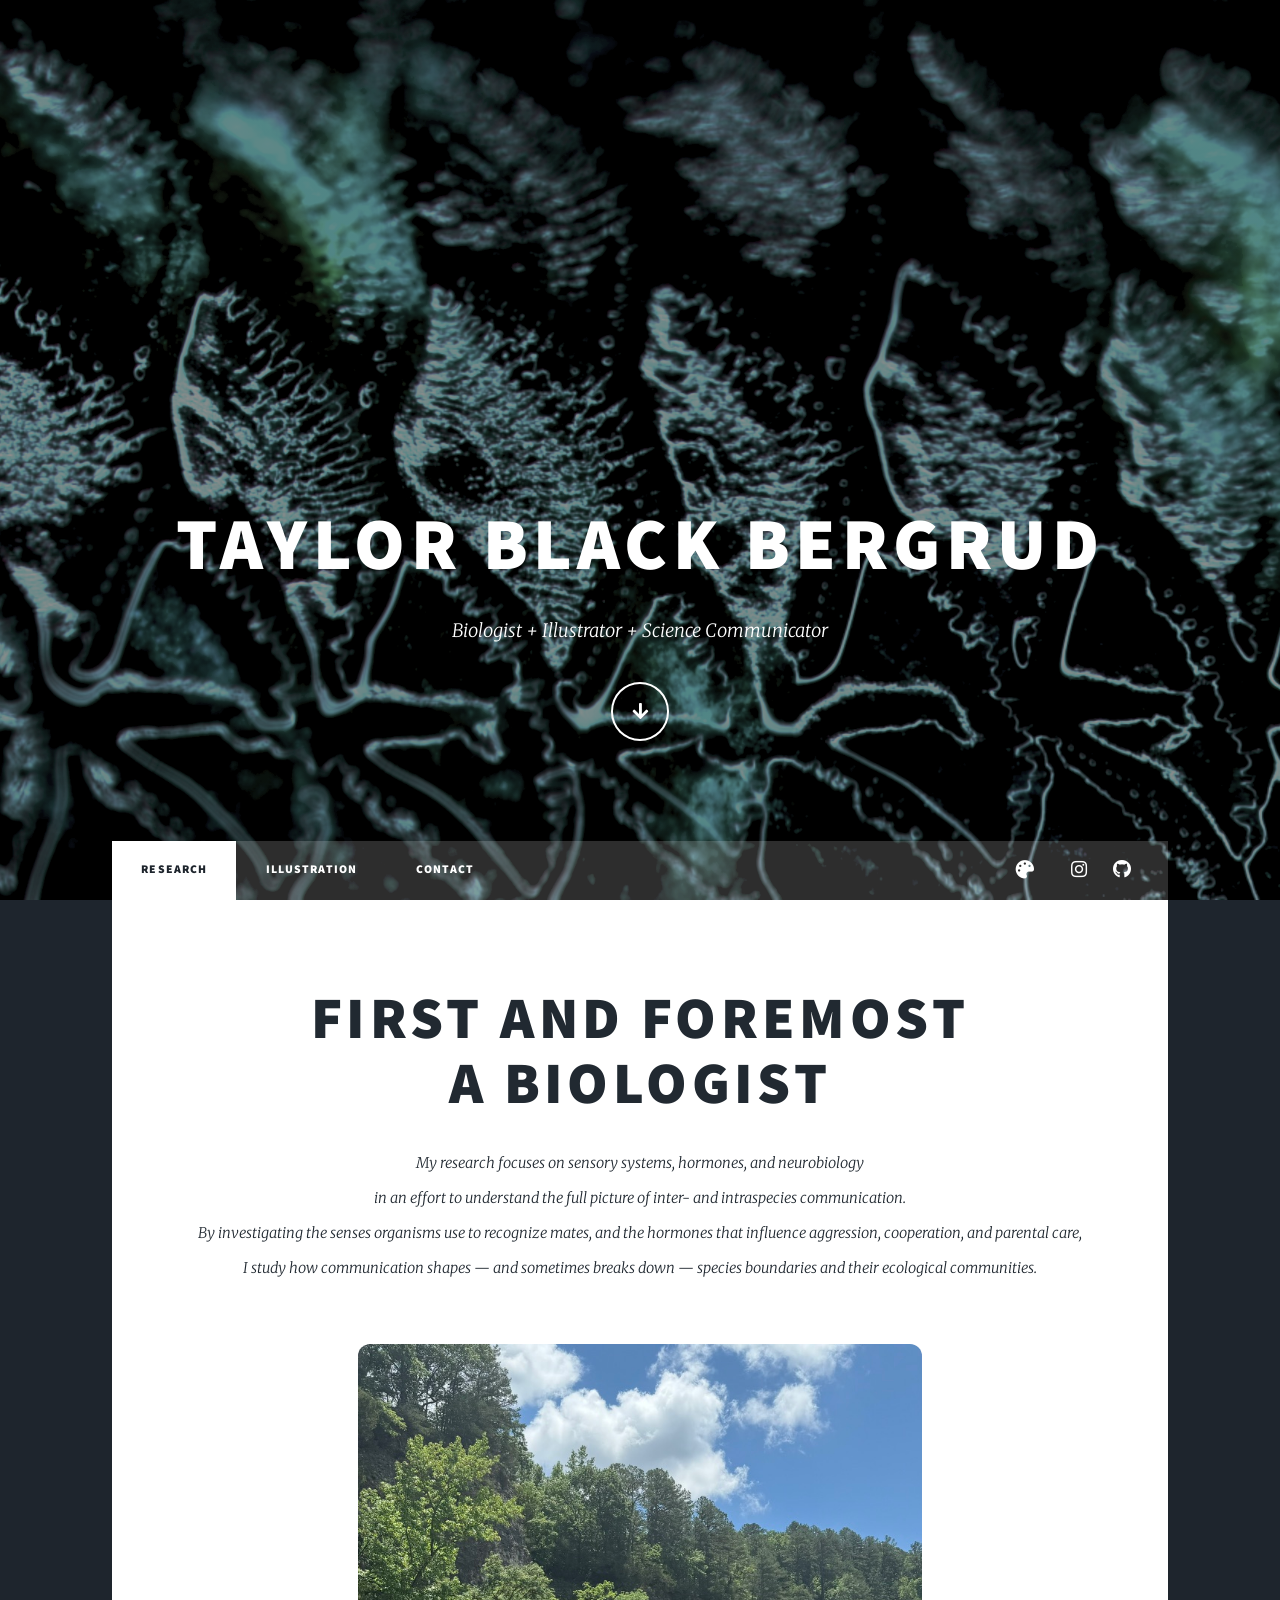
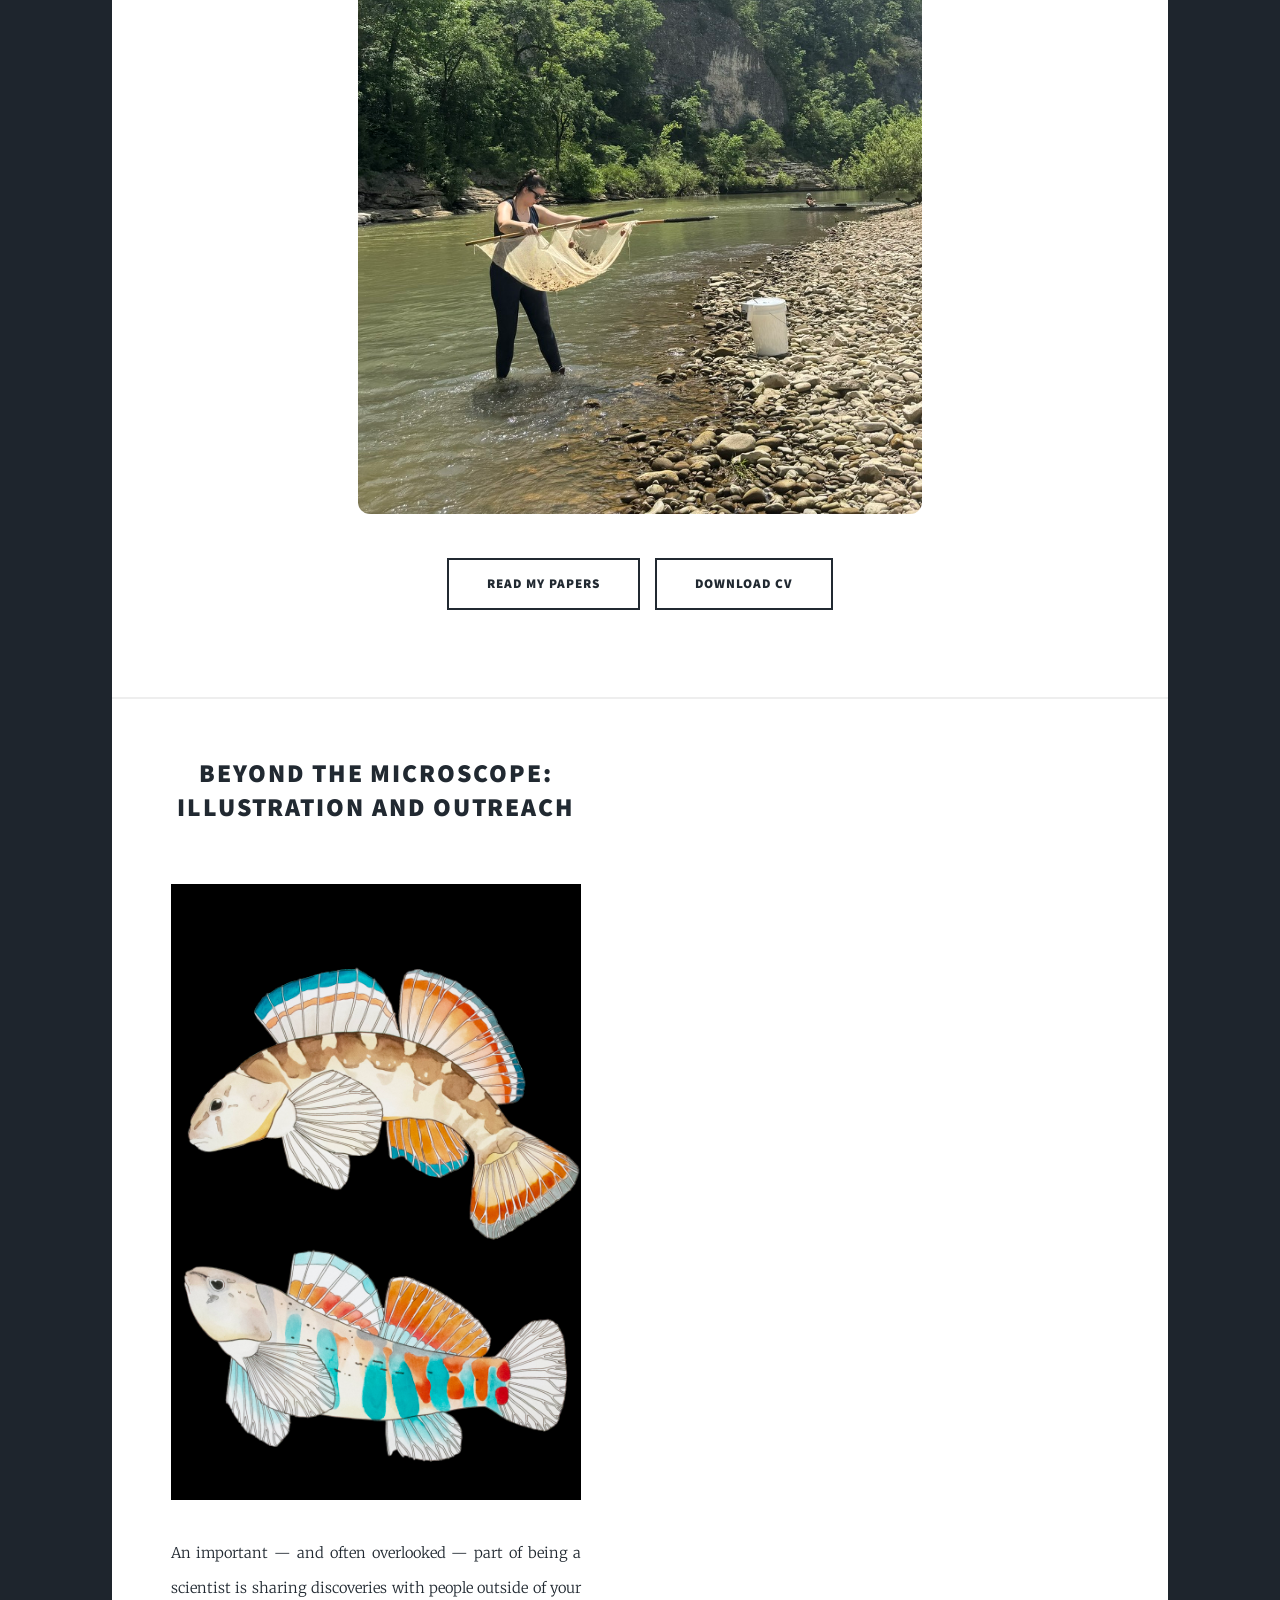
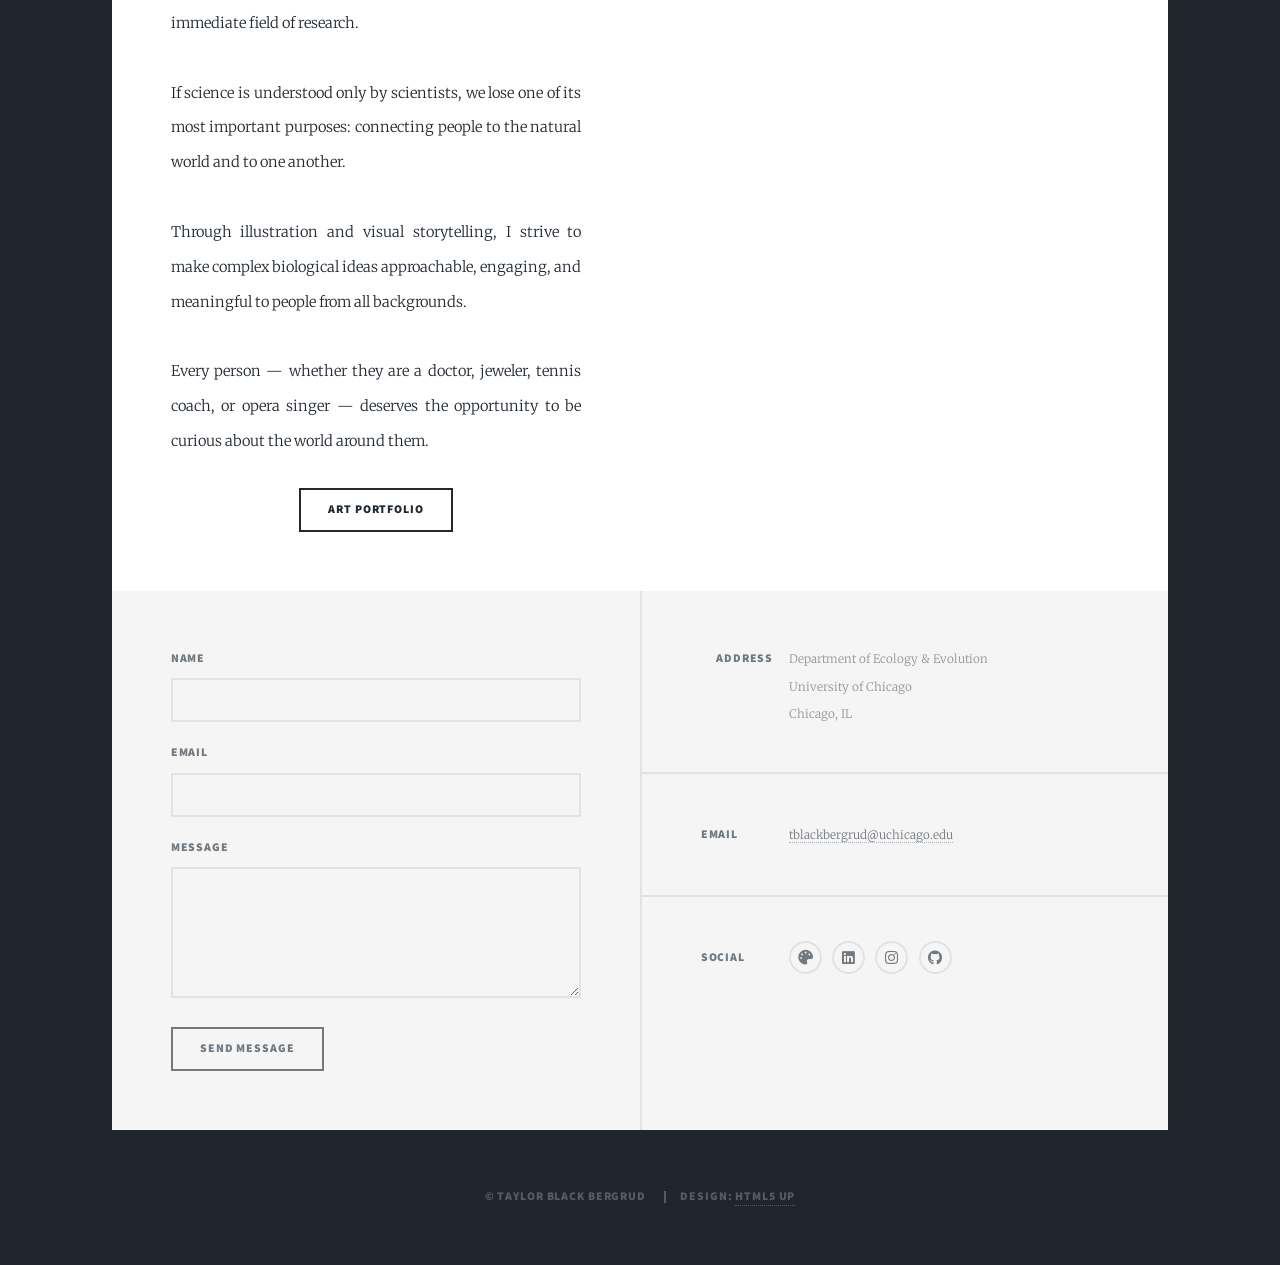
==== commit 6009a63e: "Update index.html" ====
--- a/index.html
+++ b/index.html
@@ -112,7 +112,7 @@
 								
 							<a href="#" 
   								 class="image fit" 
-  								 style="max-width: 60%; margin: 0 auto; border-radius: 12px; overflow: hidden;">
+  								 style="max-width: 60%; margin: 0 auto 3rem auto; border-radius: 12px; overflow: hidden;">
 								<img src="images/9E07C642-AA1F-4C21-8A8C-A0F18DD840BB_1_105_c.jpeg"
 								 alt="Arkansas field site with Taylor seining for darters" />
 								</a>
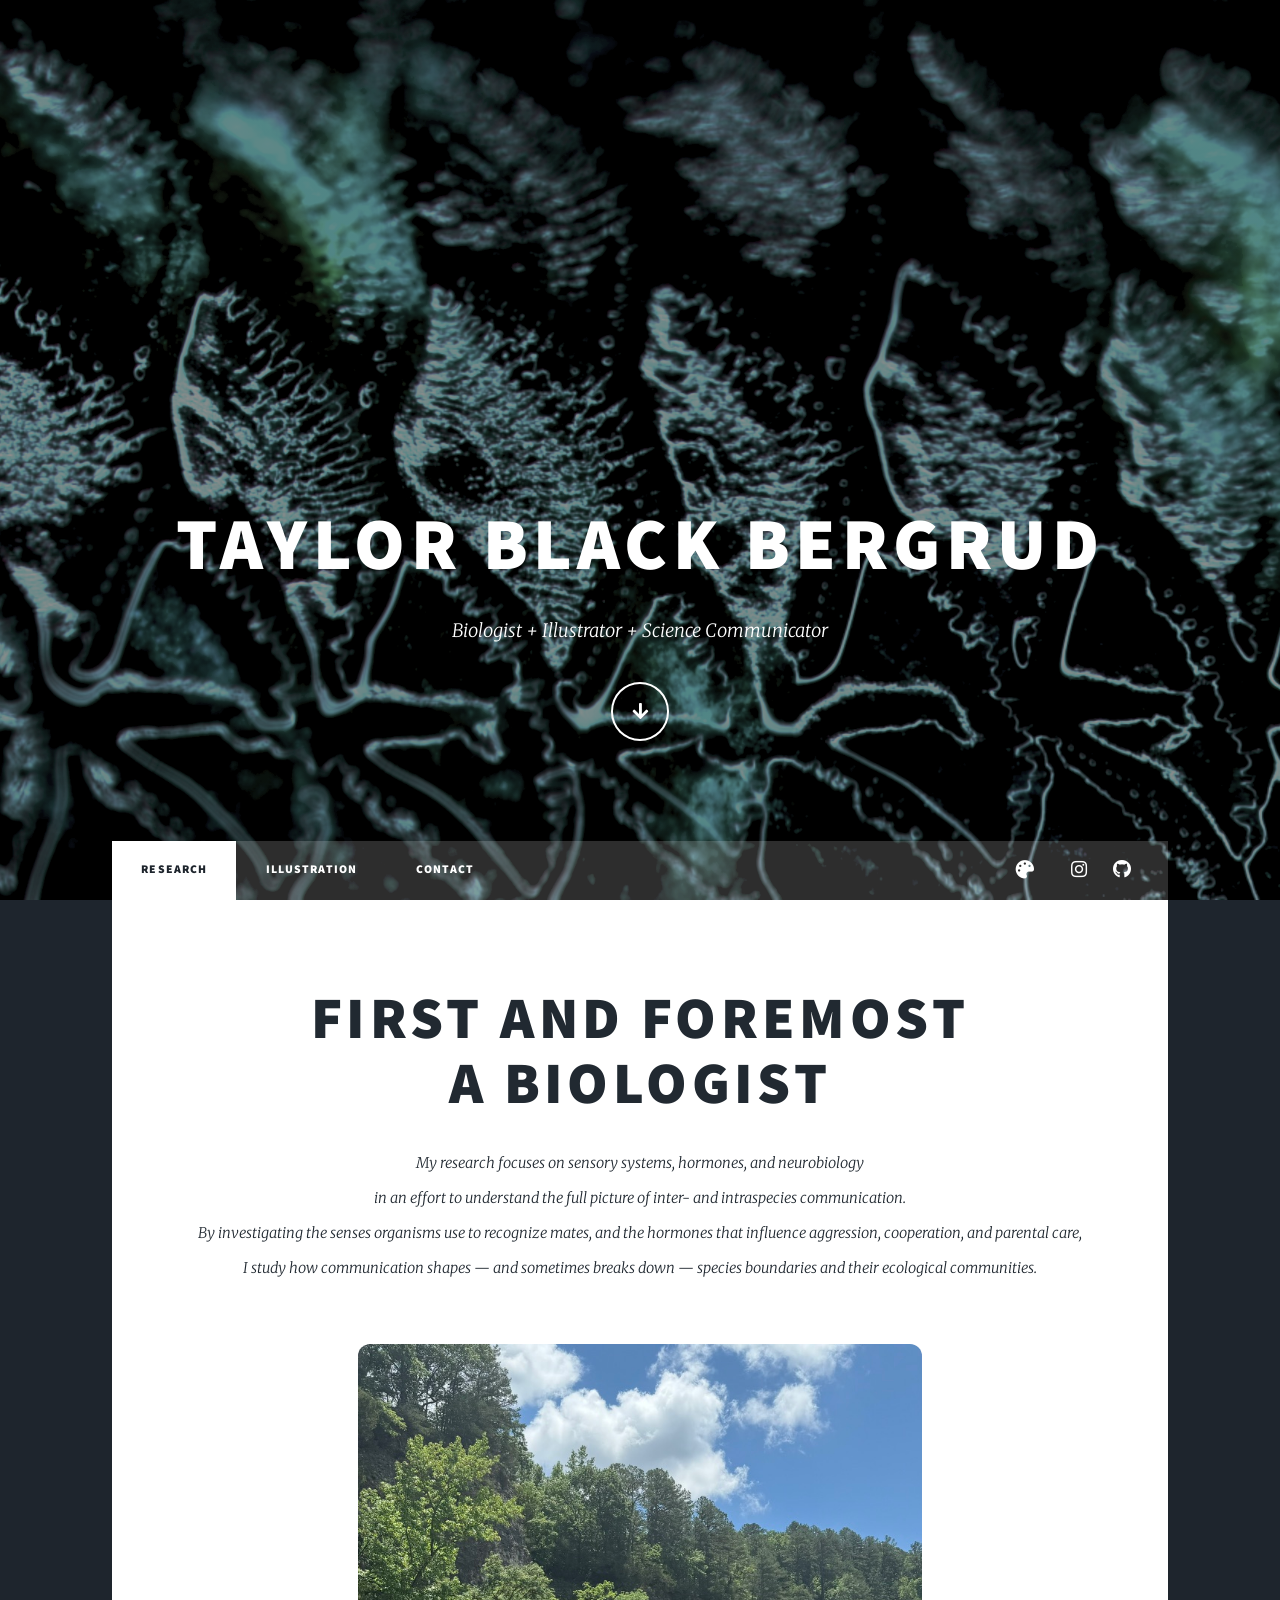
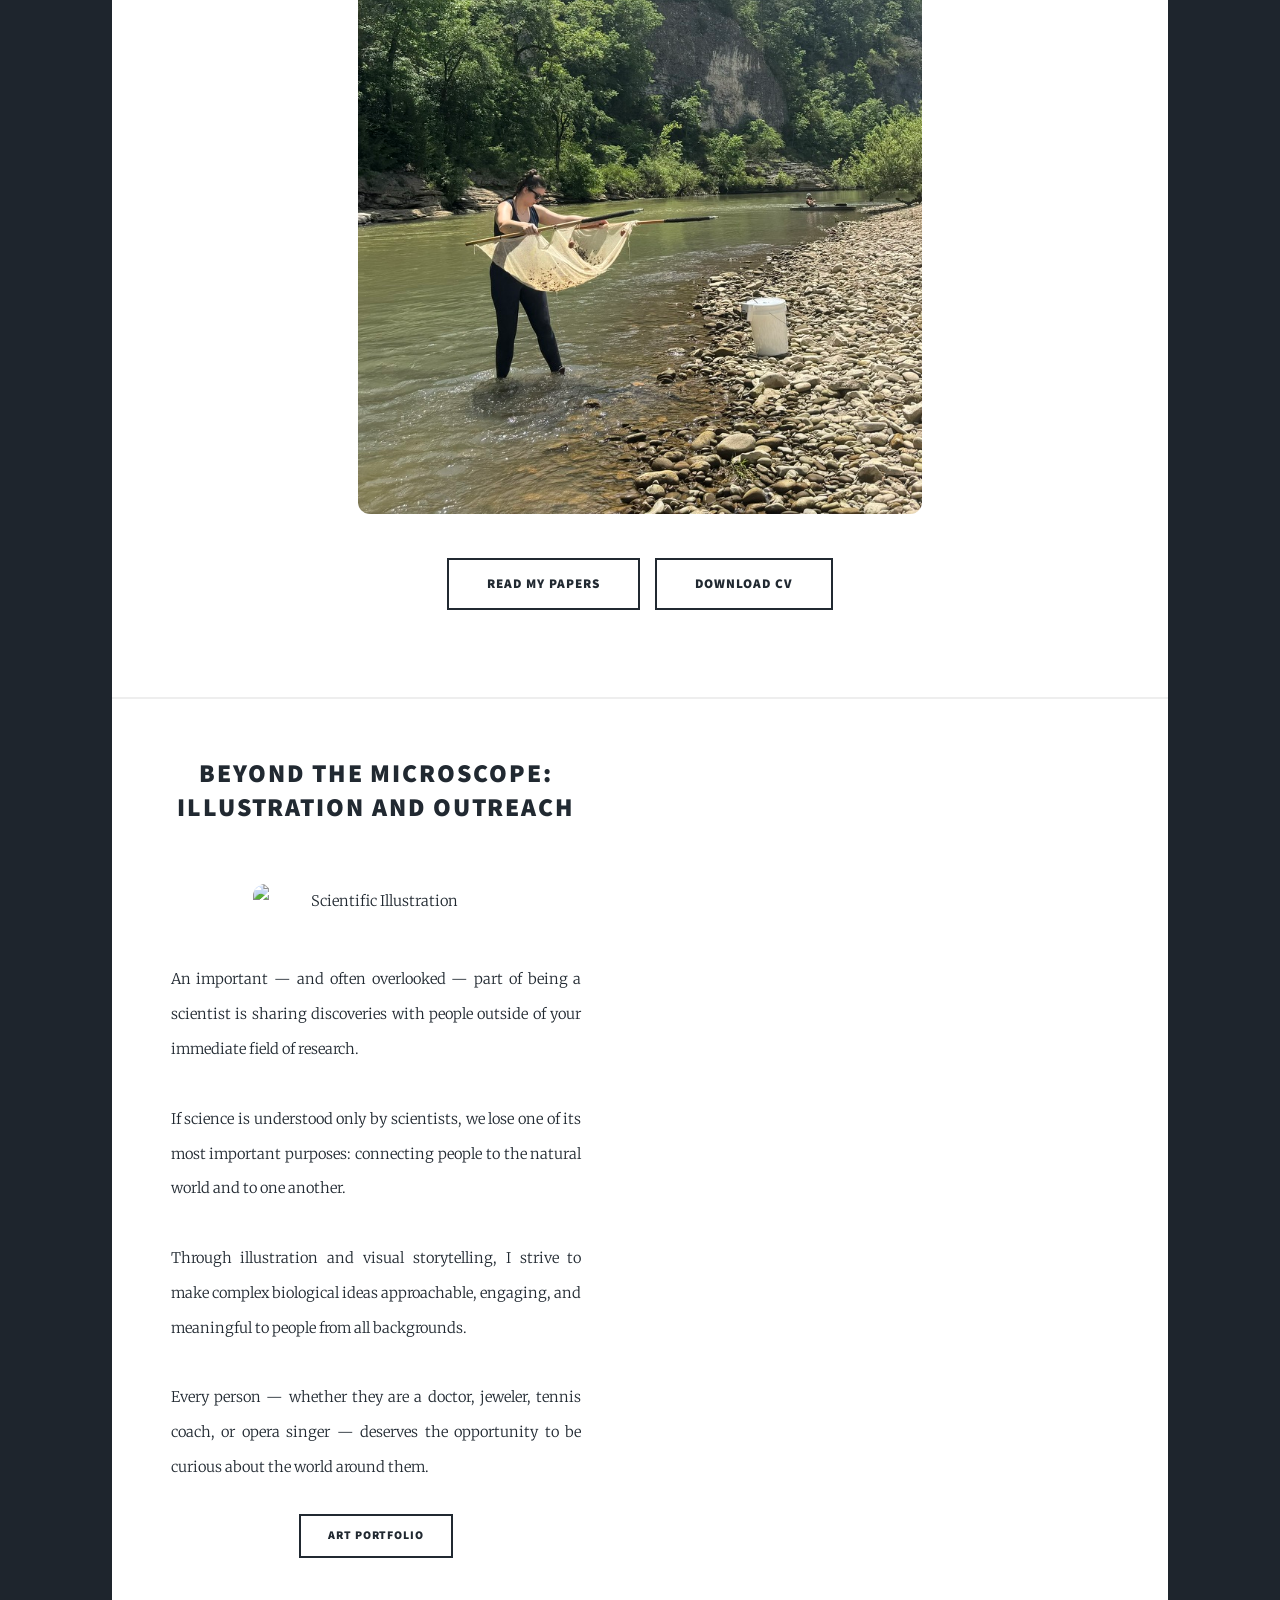
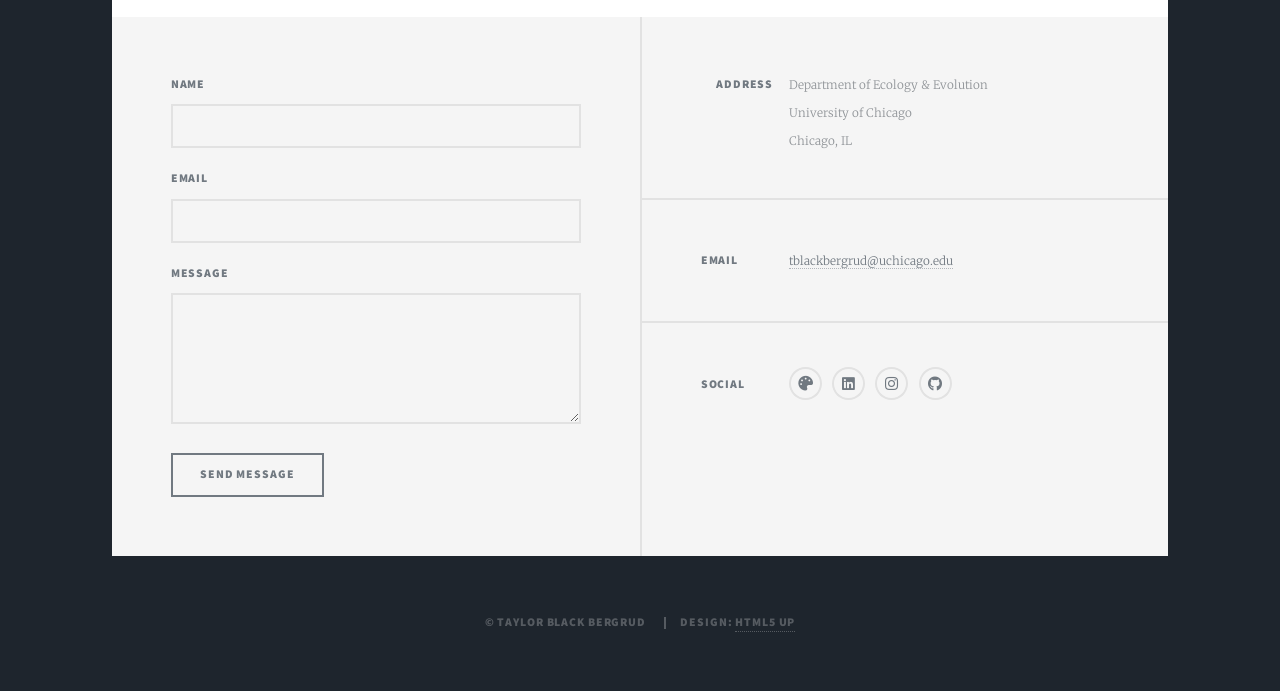
==== commit 81a05e3f: "Update index.html" ====
--- a/index.html
+++ b/index.html
@@ -138,25 +138,24 @@
 						<!-- Posts -->
 							<section class="posts">
 								<!-- Illustration Section -->
-								<article class="post" id="illustration">
-									<header class="major">
-									
-									
-										
-										<h2>
-											<a href="#">
-												Beyond the Microscope: <br />
-										Illustration and Outreach
-											</a>
-										</h2>
-										
-									</header>
-
-									<!-- Illustration image -->
-									<a href="#" class="image fit">
-										<img src="images/OTOB.jpg" 
-											alt="Scientific Illustration" />
-									</a>
+							<!-- ILLUSTRATION SECTION -->
+<article class="post featured" id="illustration">
+
+	<header class="major">
+		<h2>
+			<a href="illustration.html">
+				Beyond the Microscope:<br />
+				Illustration and Outreach
+			</a>
+		</h2>
+	</header>
+
+	<a href="illustration.html"
+	   class="image fit"
+	   style="max-width: 60%; margin: 0 auto 3rem auto; border-radius: 12px; overflow: hidden;">
+		<img src="images/OTOB.png"
+		     alt="Scientific Illustration" />
+	</a>
 									
 									<p>
 										An important — and often overlooked — part of being a scientist is sharing discoveries with people outside of your immediate field of research. <br /><br />
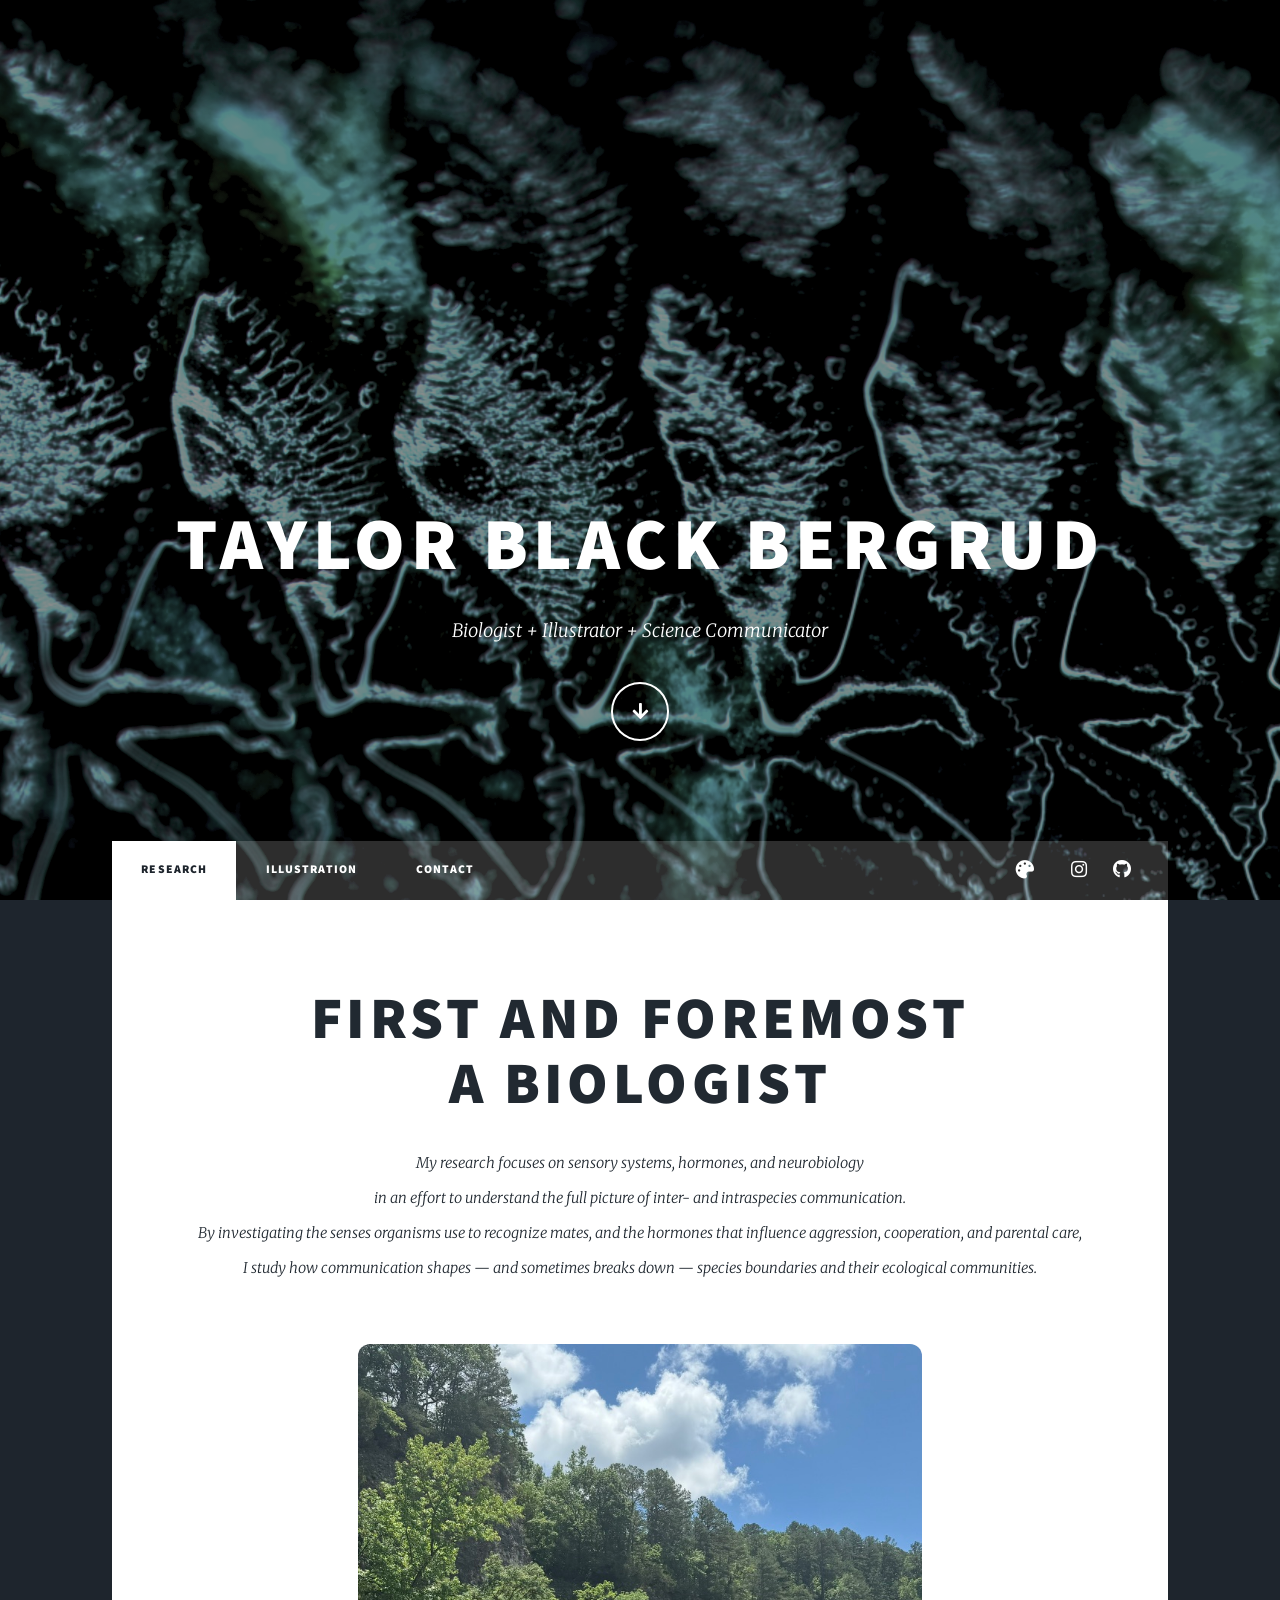
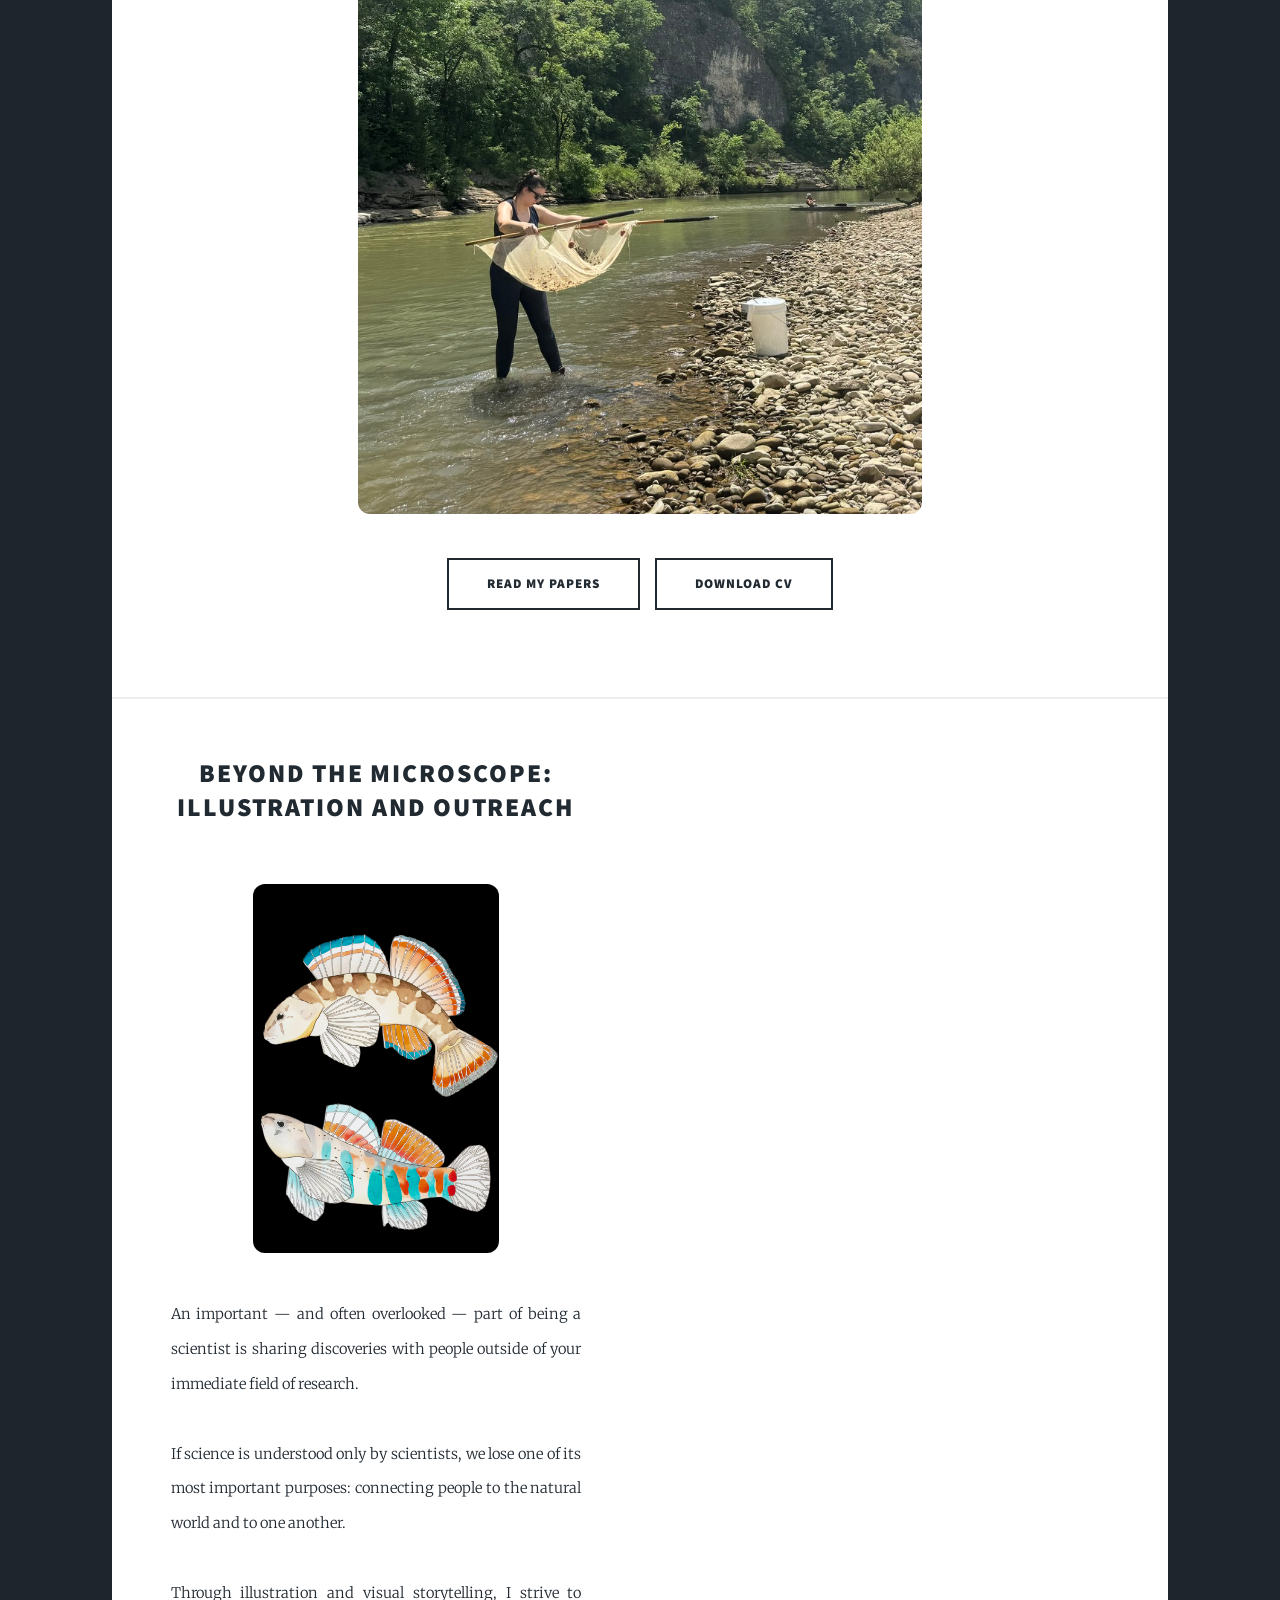
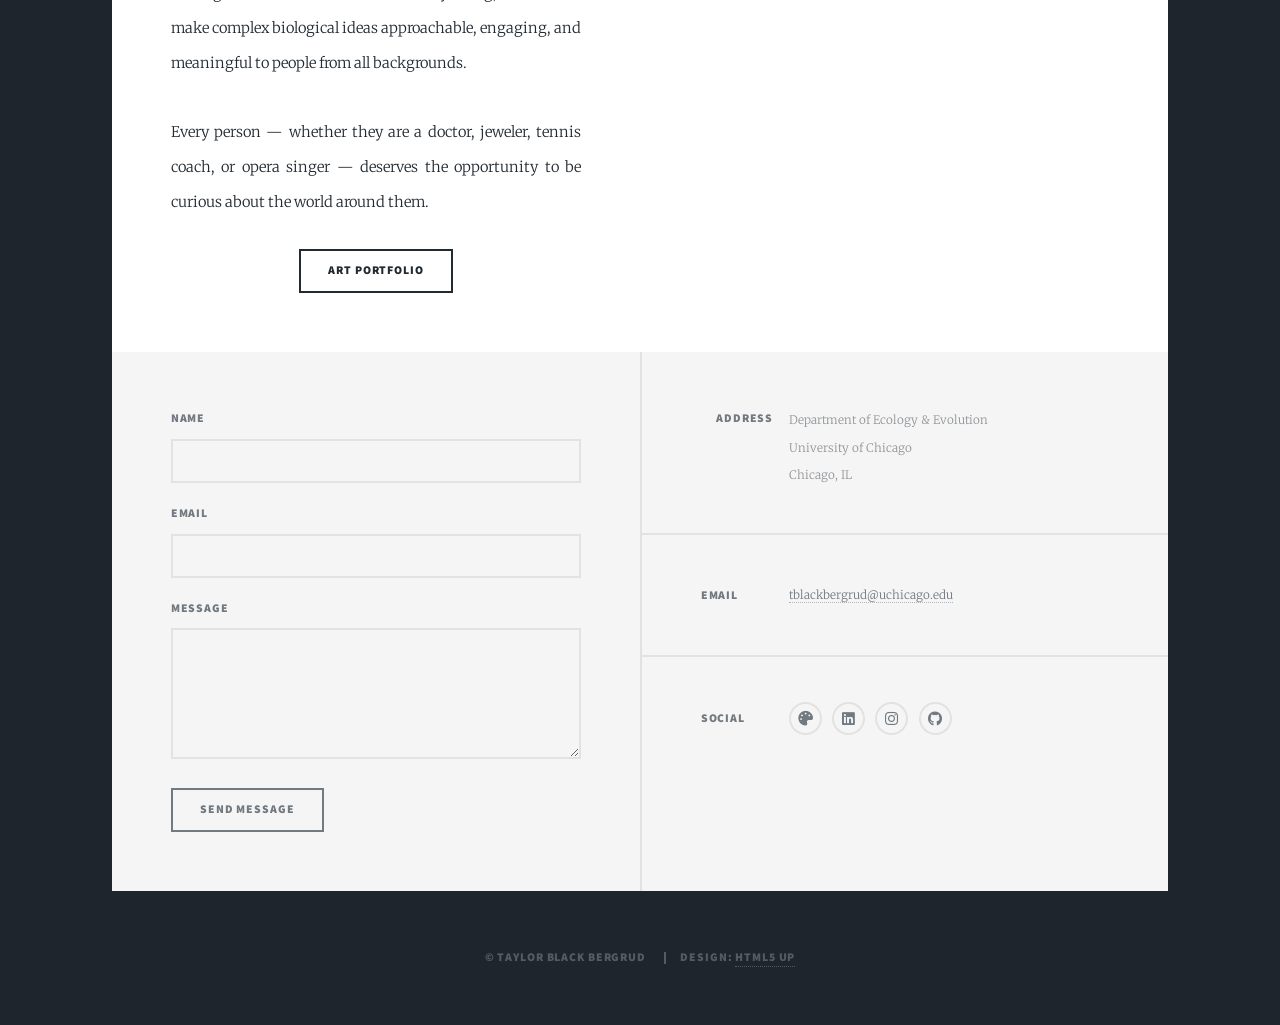
==== commit 950359c2: "Update index.html" ====
--- a/index.html
+++ b/index.html
@@ -139,23 +139,23 @@
 							<section class="posts">
 								<!-- Illustration Section -->
 							<!-- ILLUSTRATION SECTION -->
-<article class="post featured" id="illustration">
-
-	<header class="major">
-		<h2>
-			<a href="illustration.html">
-				Beyond the Microscope:<br />
-				Illustration and Outreach
-			</a>
-		</h2>
-	</header>
-
-	<a href="illustration.html"
-	   class="image fit"
-	   style="max-width: 60%; margin: 0 auto 3rem auto; border-radius: 12px; overflow: hidden;">
-		<img src="images/OTOB.png"
-		     alt="Scientific Illustration" />
-	</a>
+						<article class="post featured" id="illustration">
+
+					<header class="major">
+					<h2>
+					<a href="illustration.html">
+						Beyond the Microscope:<br />
+						Illustration and Outreach
+					</a>
+						</h2>
+						</header>
+
+					<a href="illustration.html"
+	 					  class="image fit"
+	 			  style="max-width: 60%; margin: 0 auto 3rem auto; border-radius: 12px; overflow: hidden;">
+					<img src="images/OTOB.jpg"
+		   			  alt="Scientific Illustration" />
+				</a>
 									
 									<p>
 										An important — and often overlooked — part of being a scientist is sharing discoveries with people outside of your immediate field of research. <br /><br />
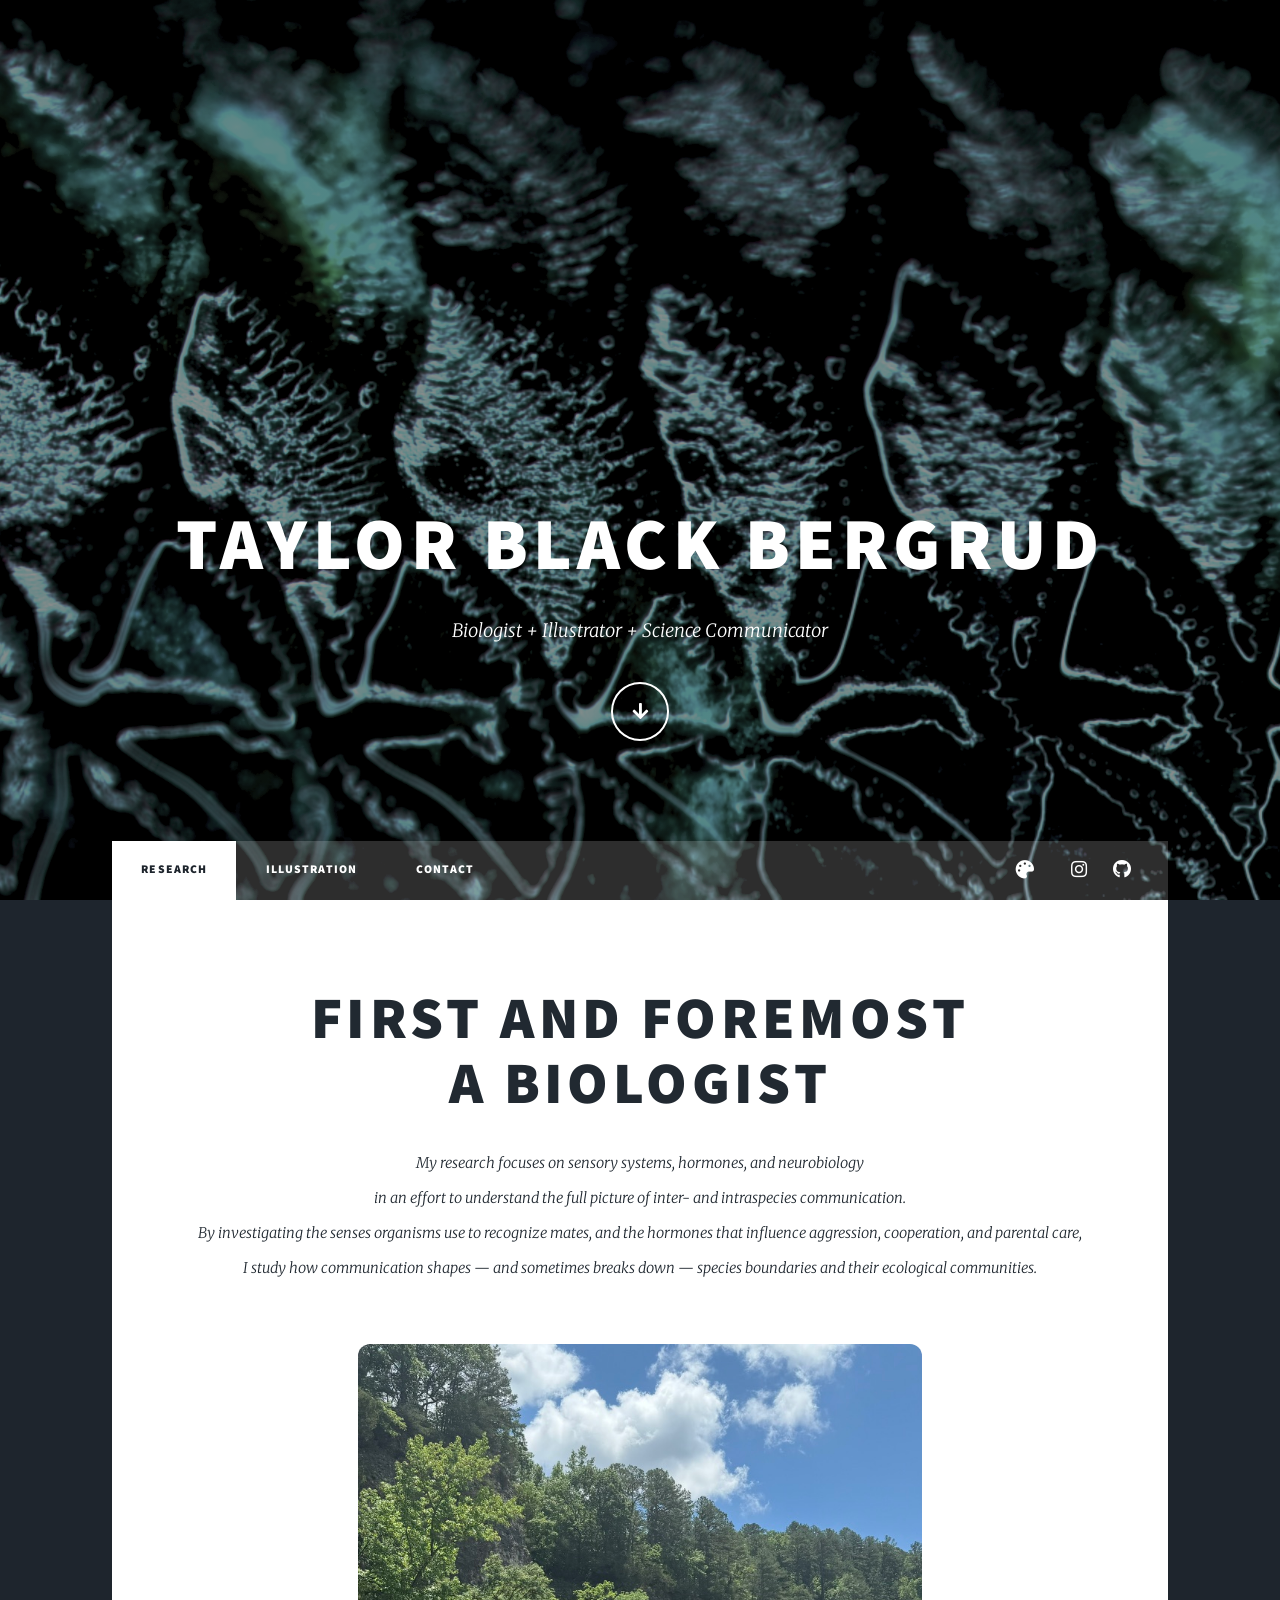
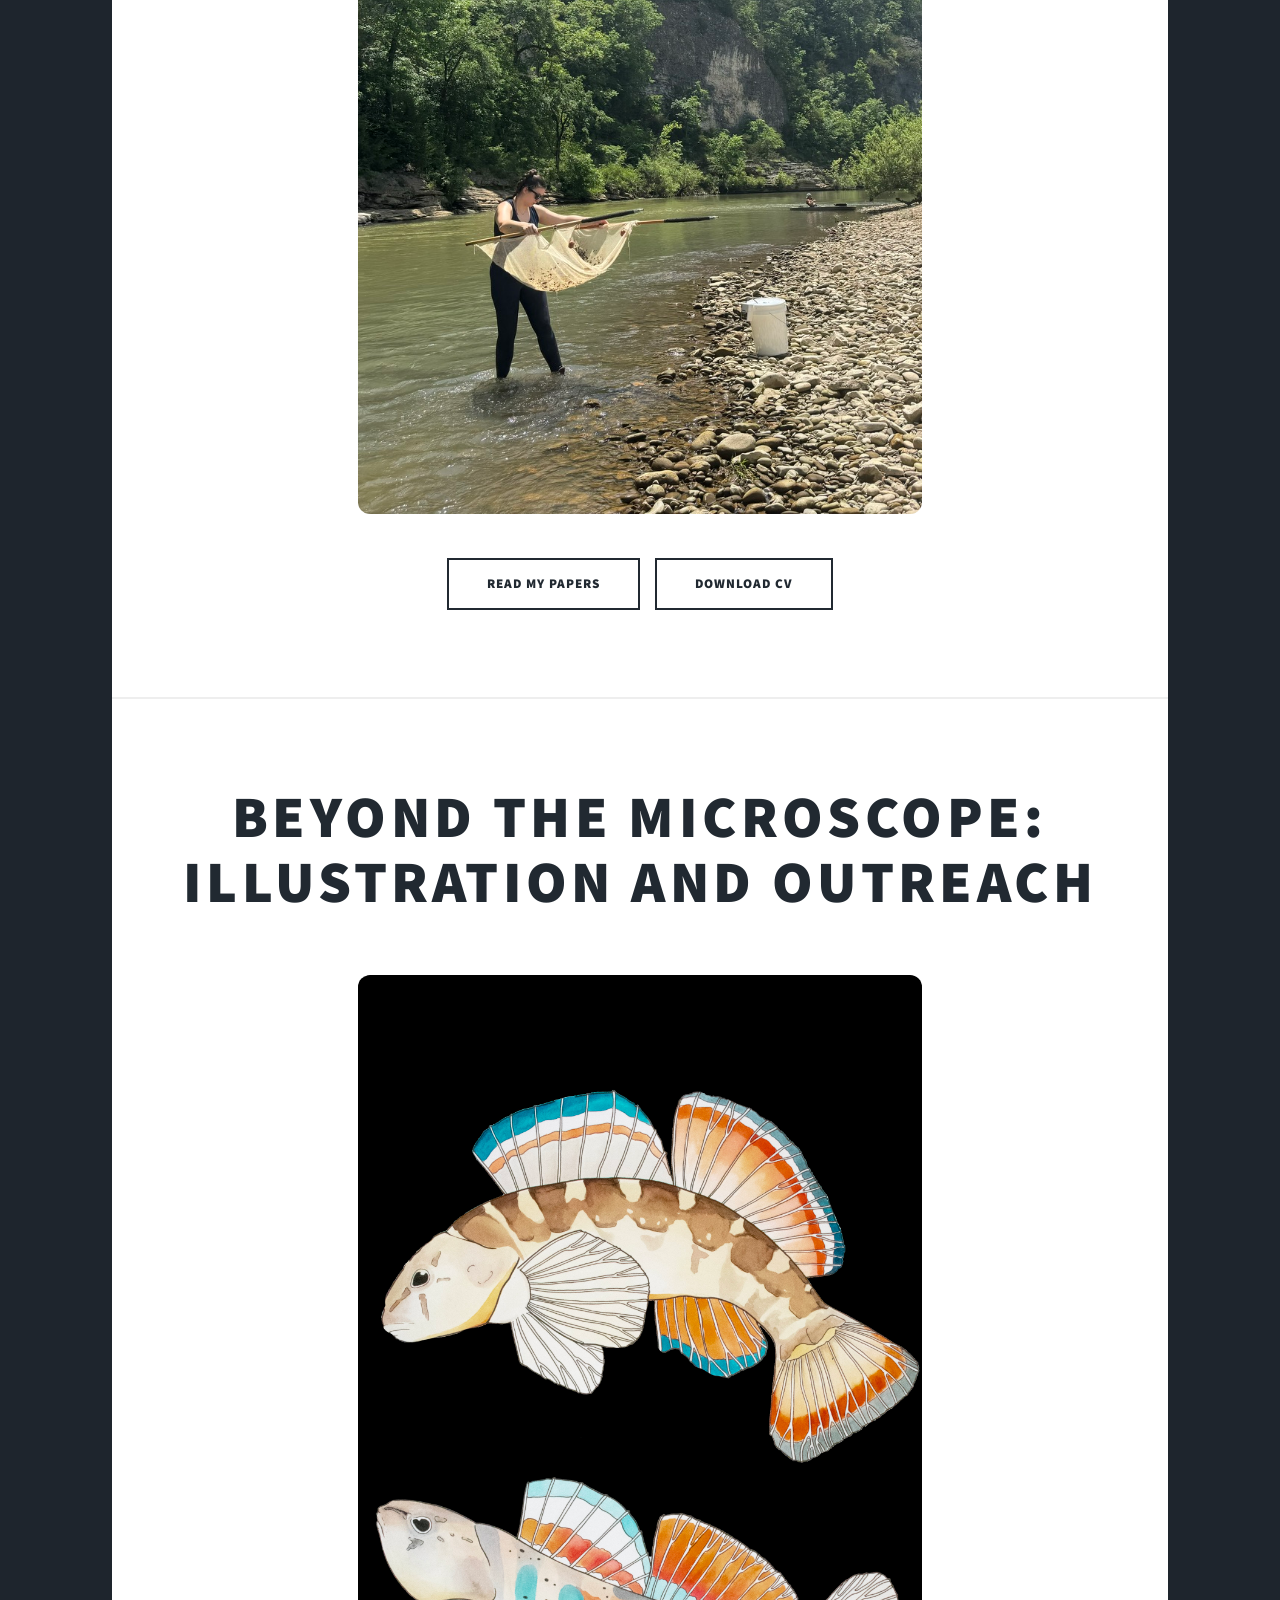
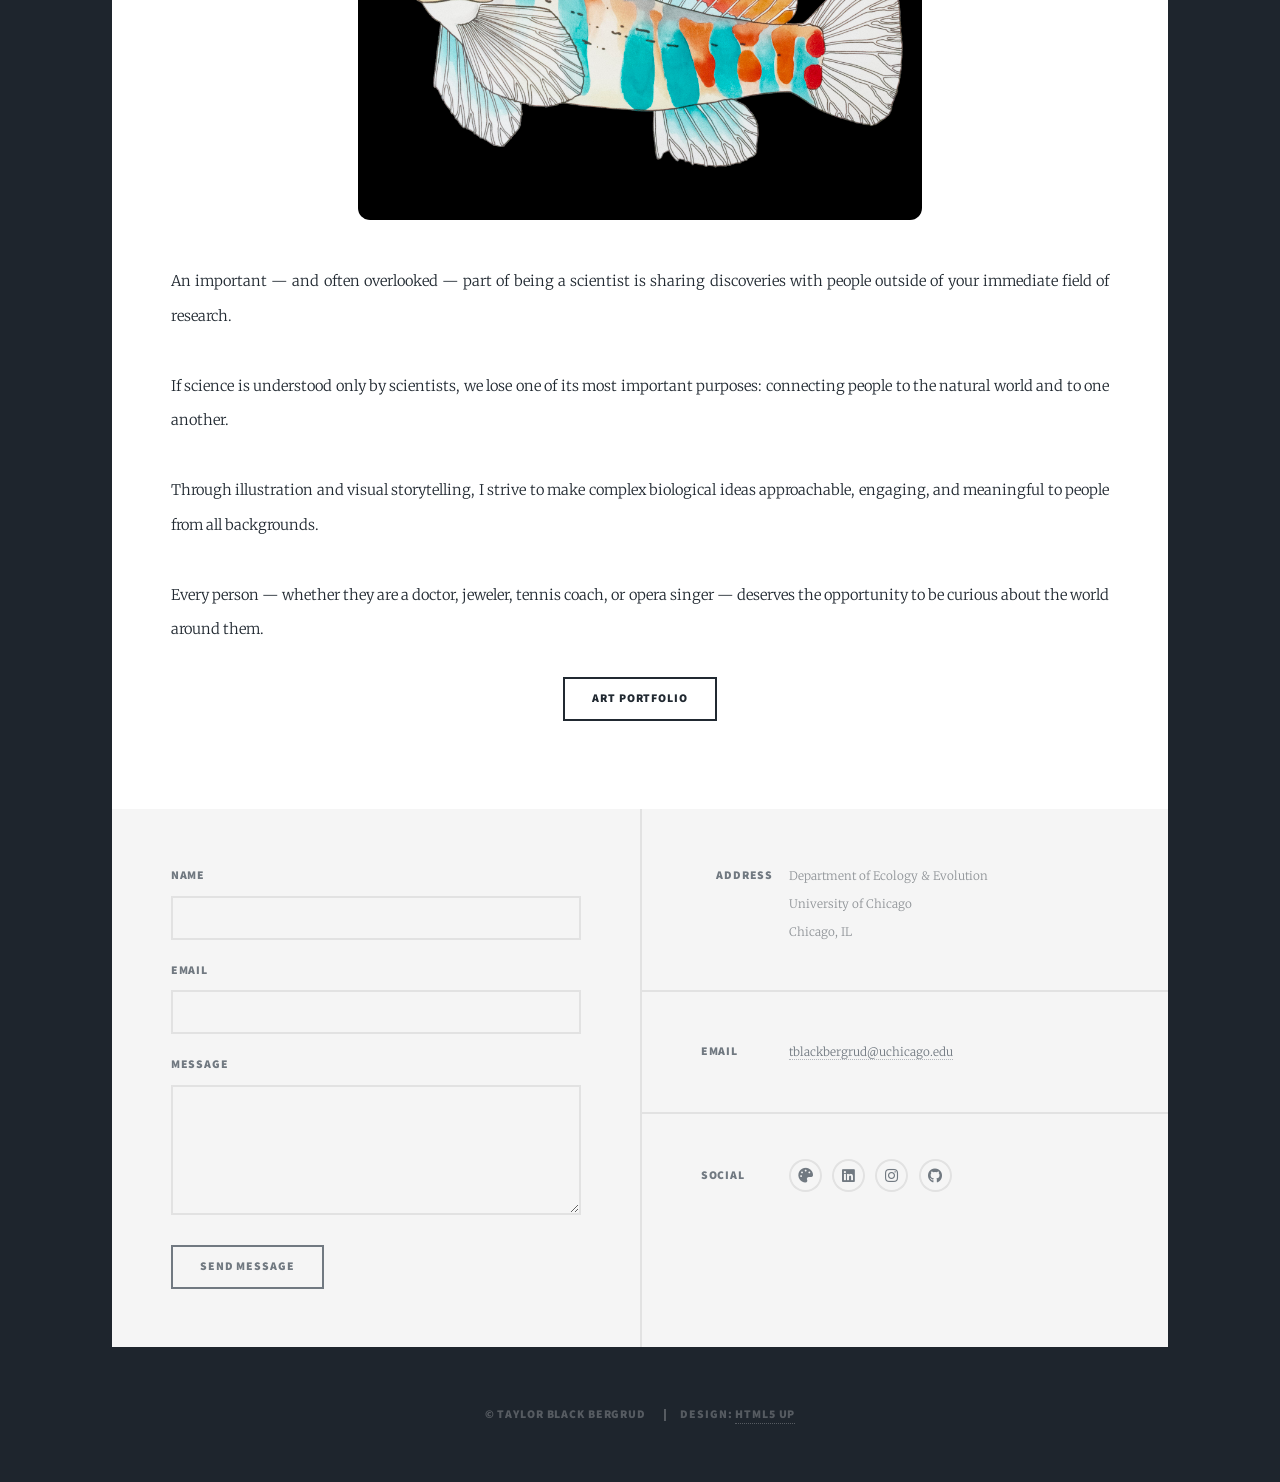
==== commit 3bccde7e: "Update index.html" ====
--- a/index.html
+++ b/index.html
@@ -135,8 +135,7 @@
 								</ul>
 							</article class="post featured" id="research">
 
-						<!-- Posts -->
-							<section class="posts">
+						
 								<!-- Illustration Section -->
 							<!-- ILLUSTRATION SECTION -->
 						<article class="post featured" id="illustration">
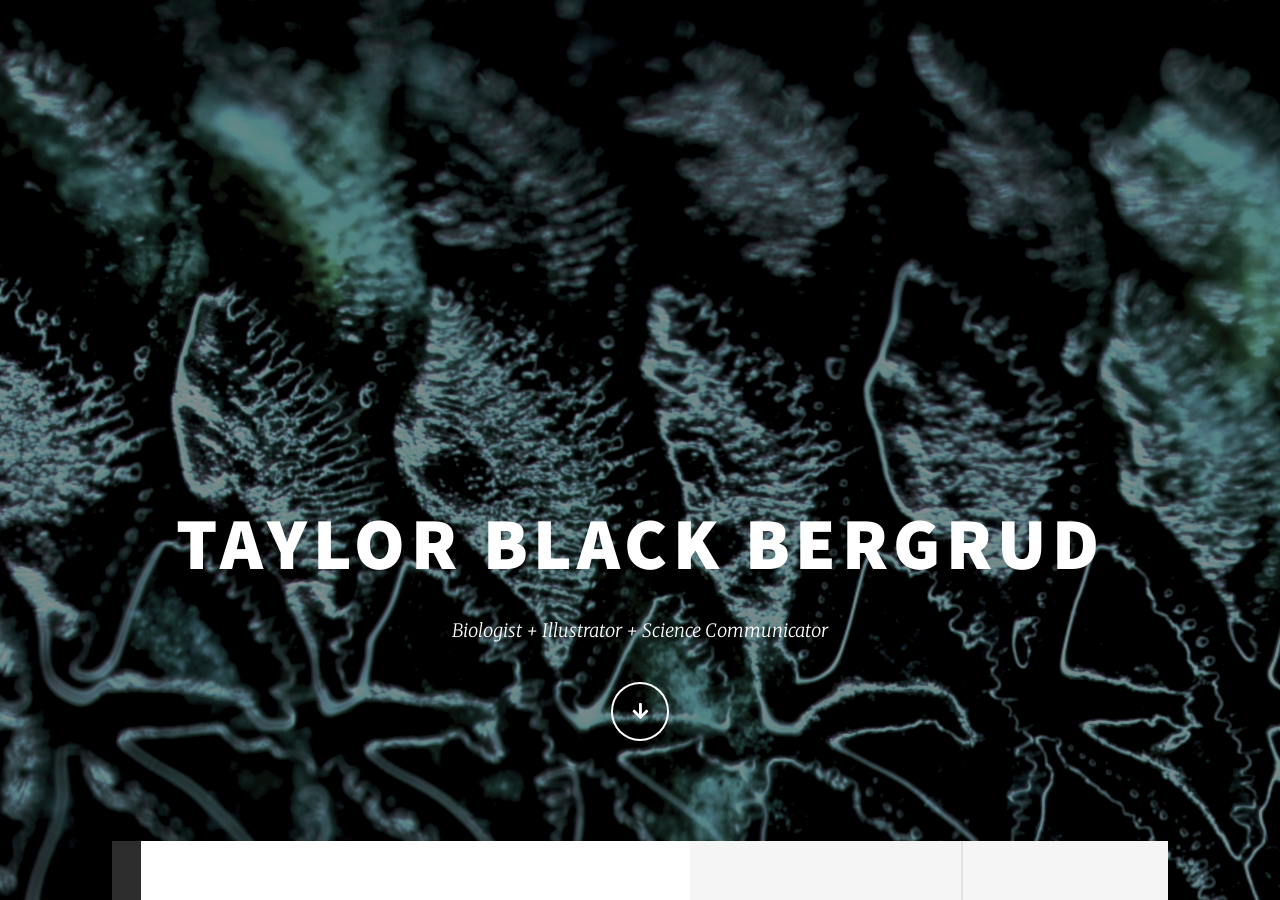
==== commit 4c6f4ef1: "Update language access index.html" ====
--- a/index.html
+++ b/index.html
@@ -39,6 +39,22 @@
 
 				<!-- Navigation -->
 					<nav id="nav">
+
+						<nav id="nav">
+
+    <div class="language-switcher">
+        <a href="index.html">
+            <img src="images/flags/uk.png" alt="English">
+            EN
+        </a>
+
+        <a href="norwegian.html">
+            <img src="images/flags/norway.png" alt="Norwegian">
+            NO
+        </a>
+    </div>
+
+    <ul class="links">
 						<ul class="links">
 							<li class="active">
 								<a href="#research">Research</a>
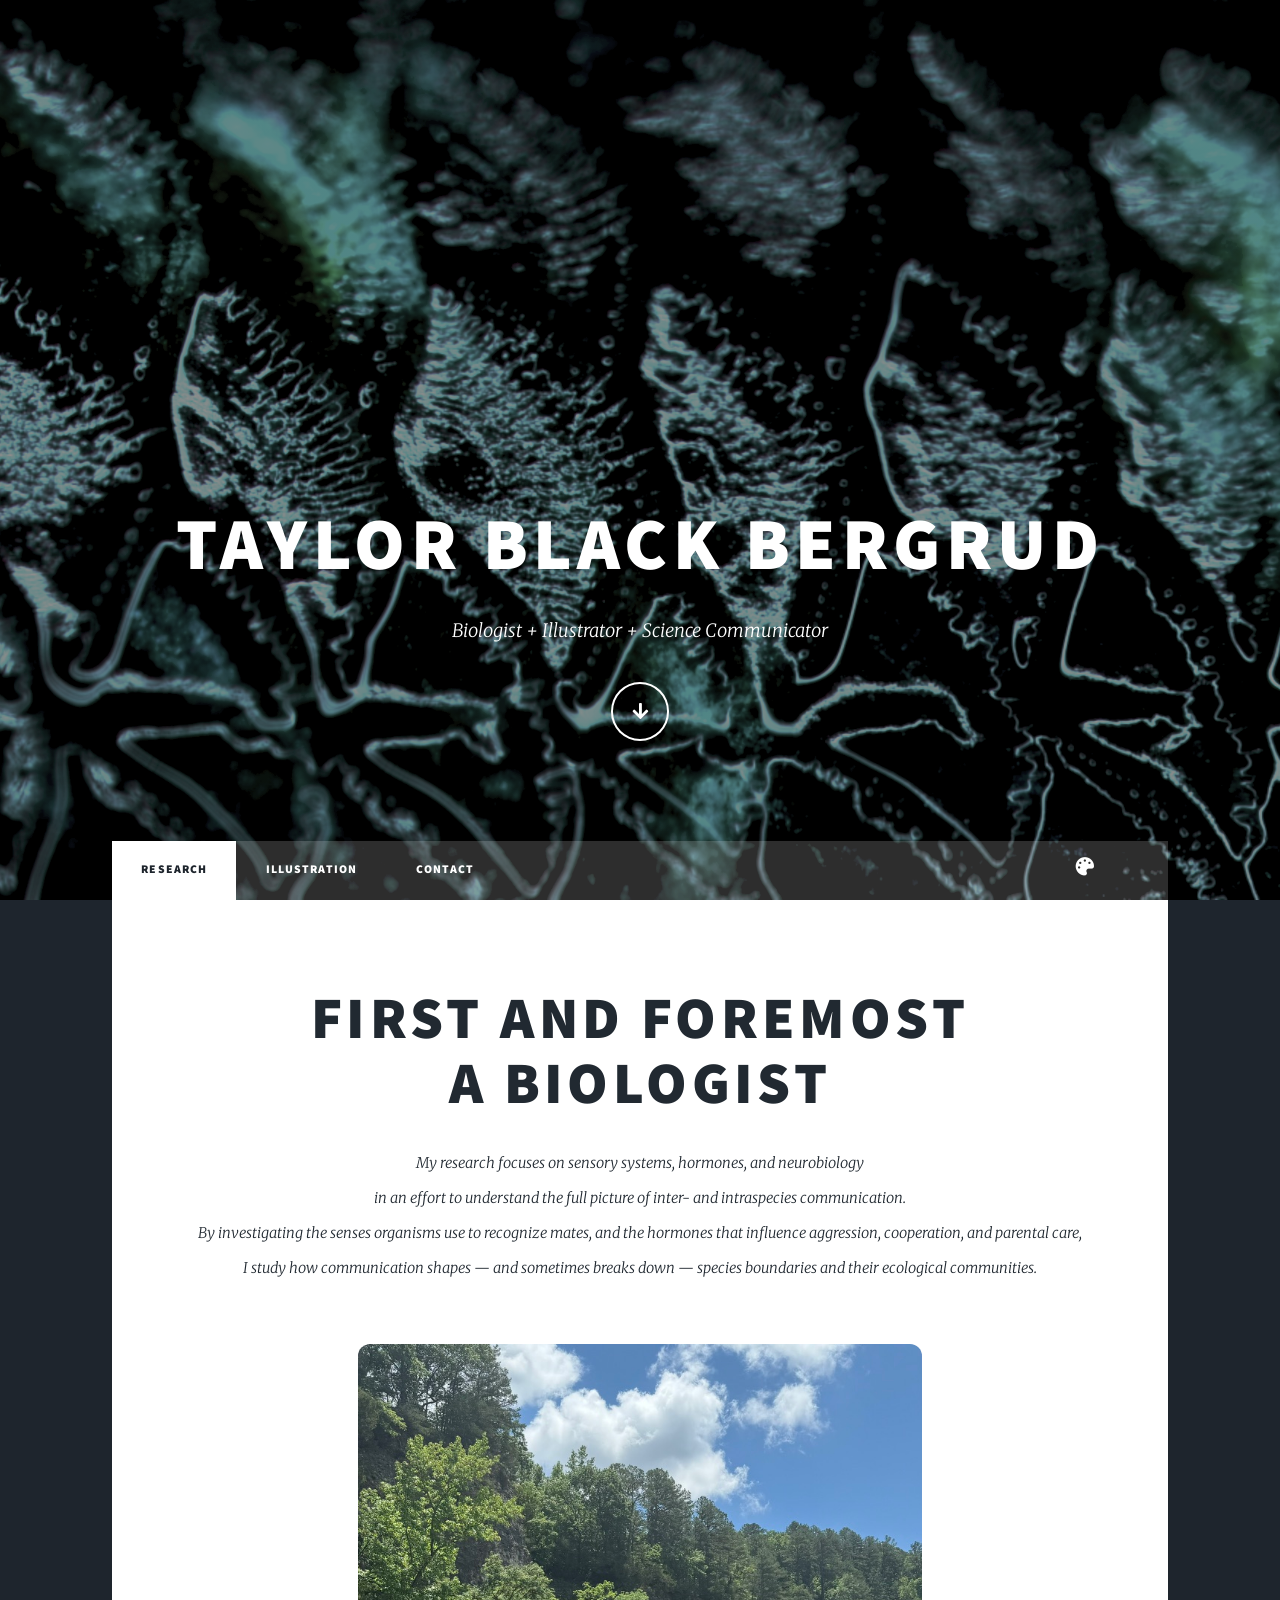
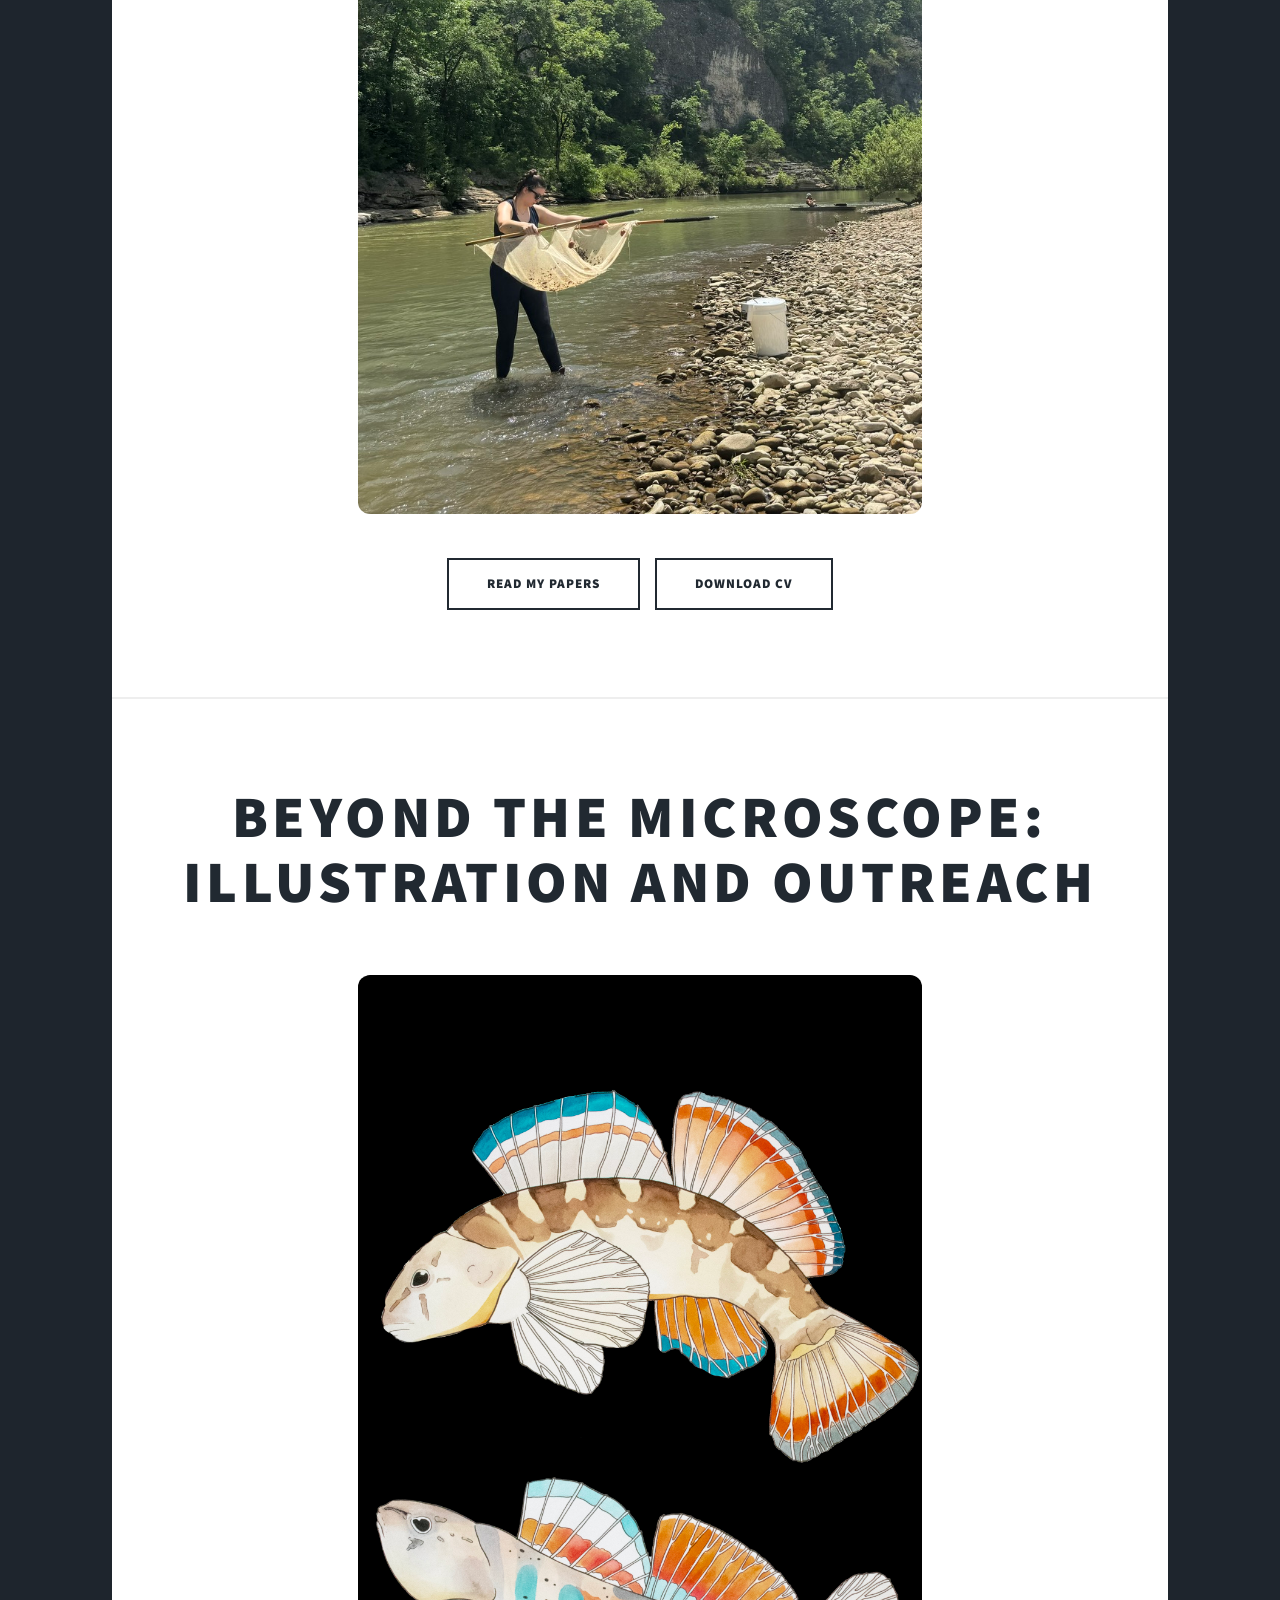
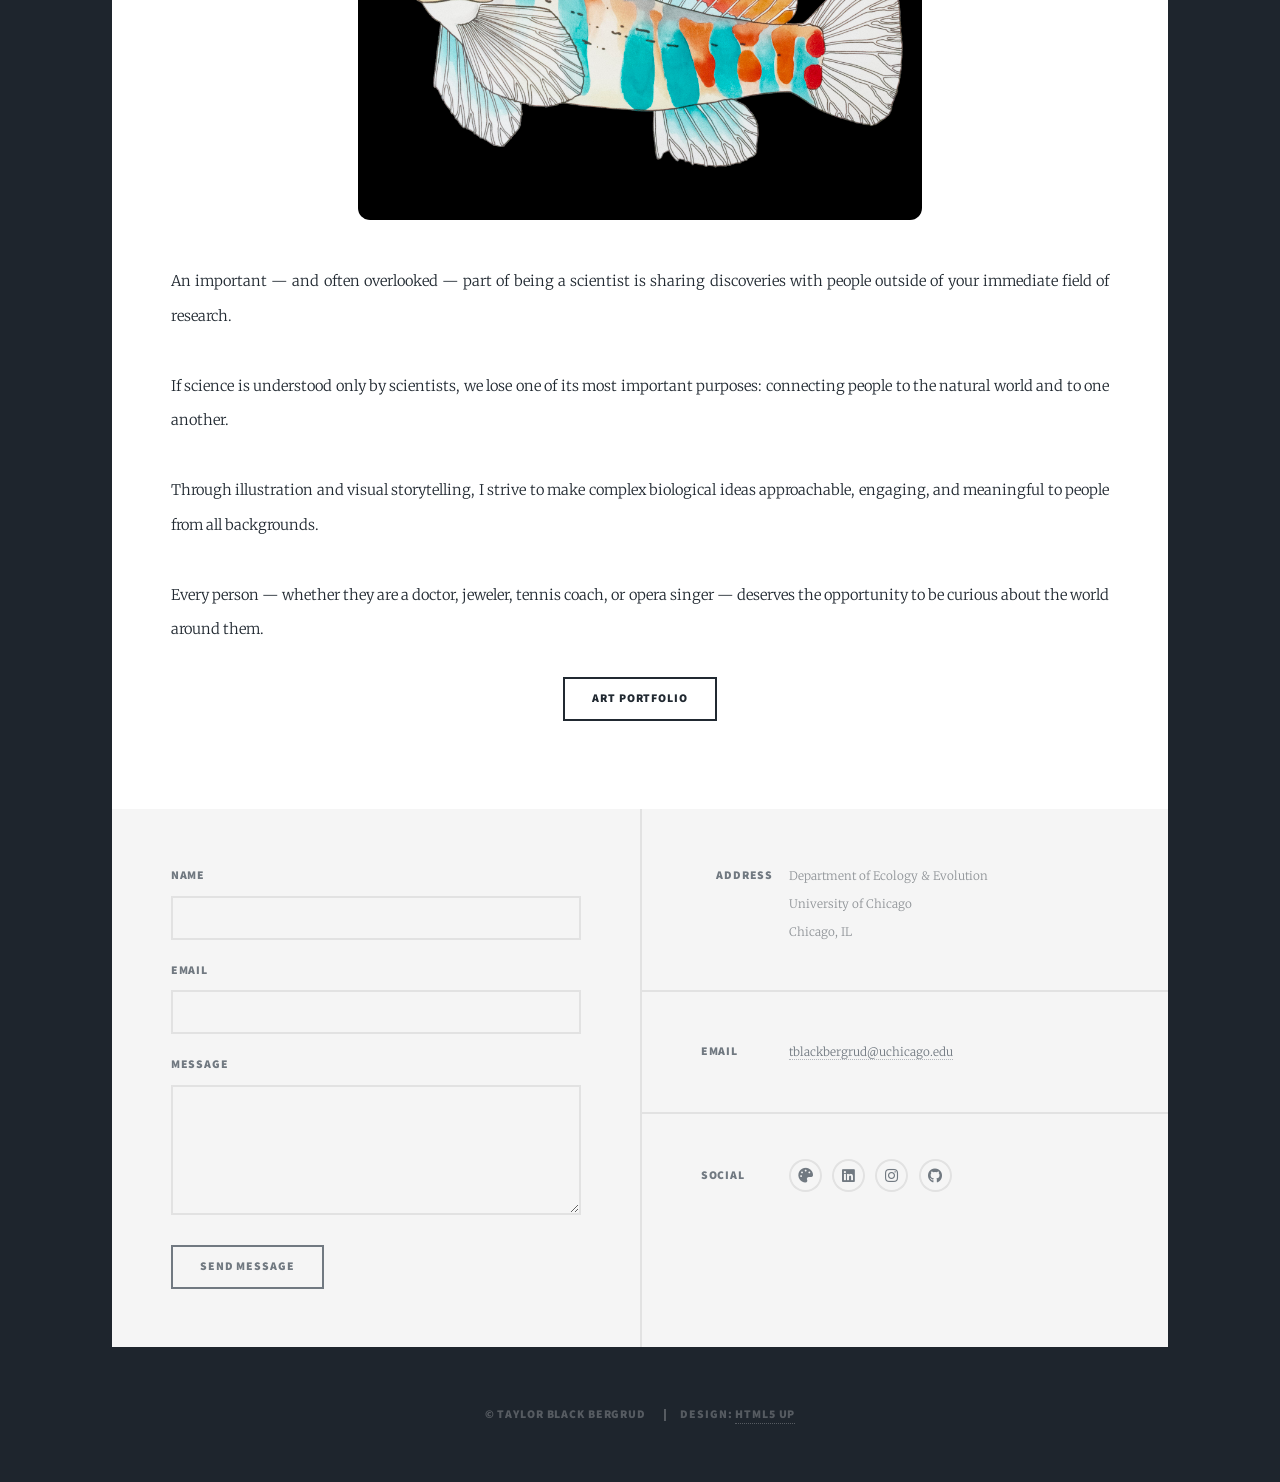
==== commit 95ec59f8: "undo language change index.html" ====
--- a/index.html
+++ b/index.html
@@ -39,20 +39,6 @@
 
 				<!-- Navigation -->
 					<nav id="nav">
-
-						<nav id="nav">
-
-    <div class="language-switcher">
-        <a href="index.html">
-            <img src="images/flags/uk.png" alt="English">
-            EN
-        </a>
-
-        <a href="norwegian.html">
-            <img src="images/flags/norway.png" alt="Norwegian">
-            NO
-        </a>
-    </div>
 
     <ul class="links">
 						<ul class="links">
--- a/assets/css/main.css
+++ b/assets/css/main.css
@@ -3606,6 +3606,7 @@
 /* Nav */
 
 	#nav {
+		position: relative;
 		color: #ffffff;
 		display: -moz-flex;
 		display: -webkit-flex;
@@ -4713,3 +4714,37 @@
 #intro p {
     color: white;
 }
+/* Language Switcher */
+
+.language-switcher {
+    position: absolute;
+    top: 0;
+    right: 2rem;
+    height: 4rem;
+
+    display: flex;
+    align-items: center;
+    gap: 1rem;
+
+    z-index: 1000;
+}
+
+.language-switcher a {
+    display: flex;
+    align-items: center;
+    gap: 0.4rem;
+
+    border-bottom: none;
+    text-decoration: none;
+
+    color: inherit;
+    font-size: 0.8rem;
+    font-weight: 600;
+    letter-spacing: 0.1em;
+}
+
+.language-switcher img {
+    width: 20px;
+    height: auto;
+    display: block;
+}
